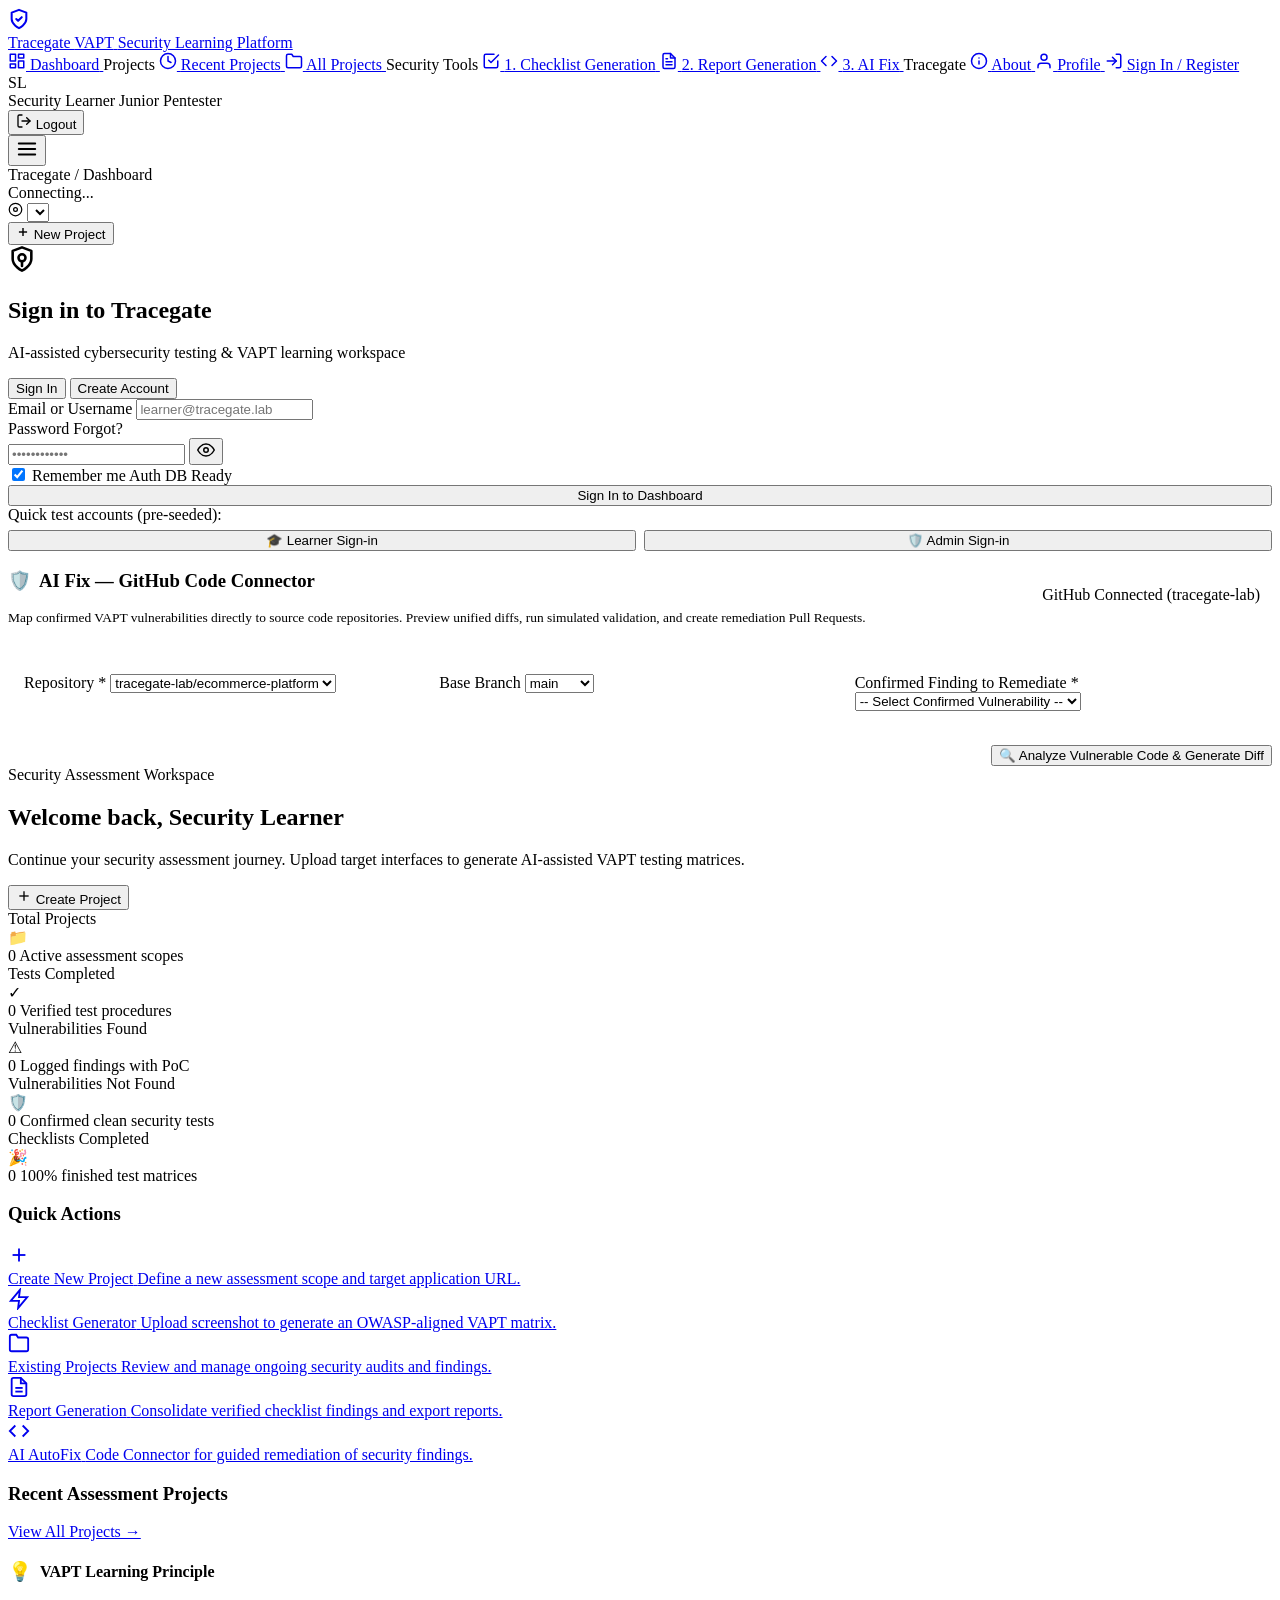
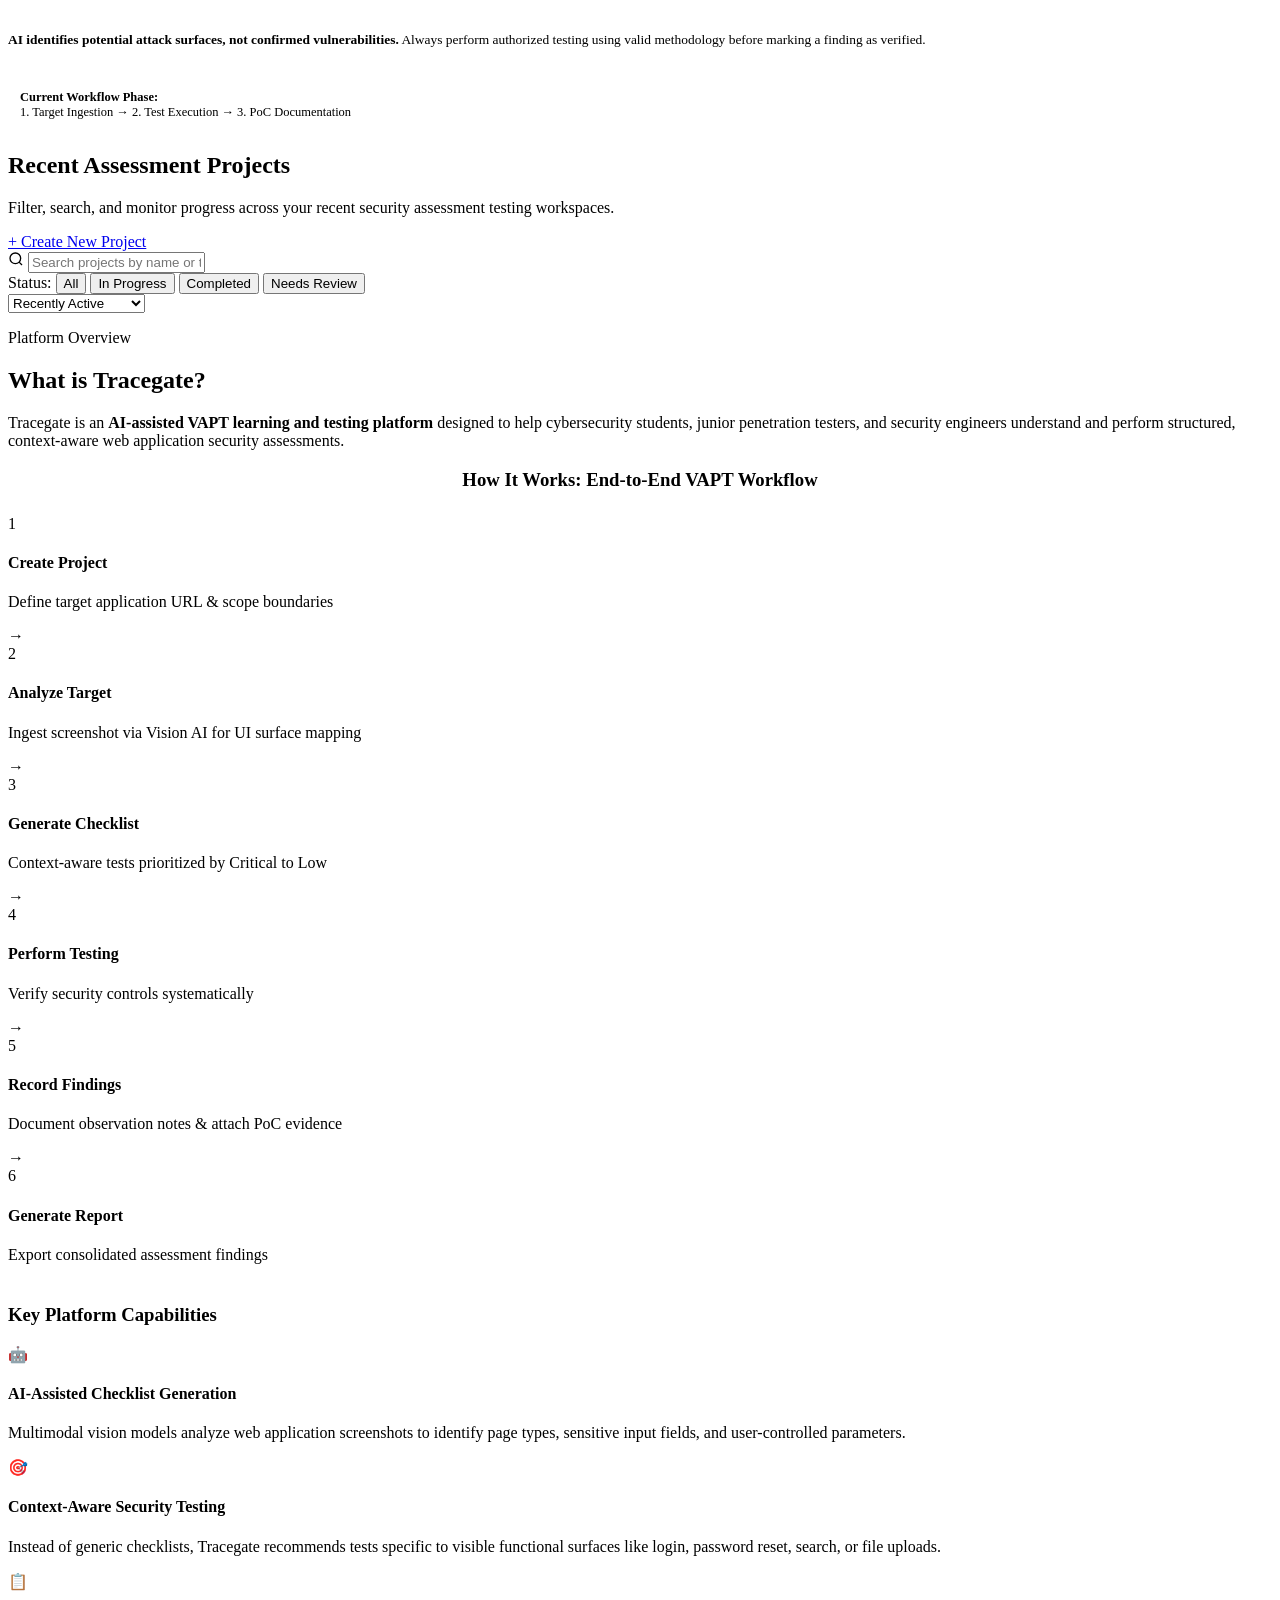
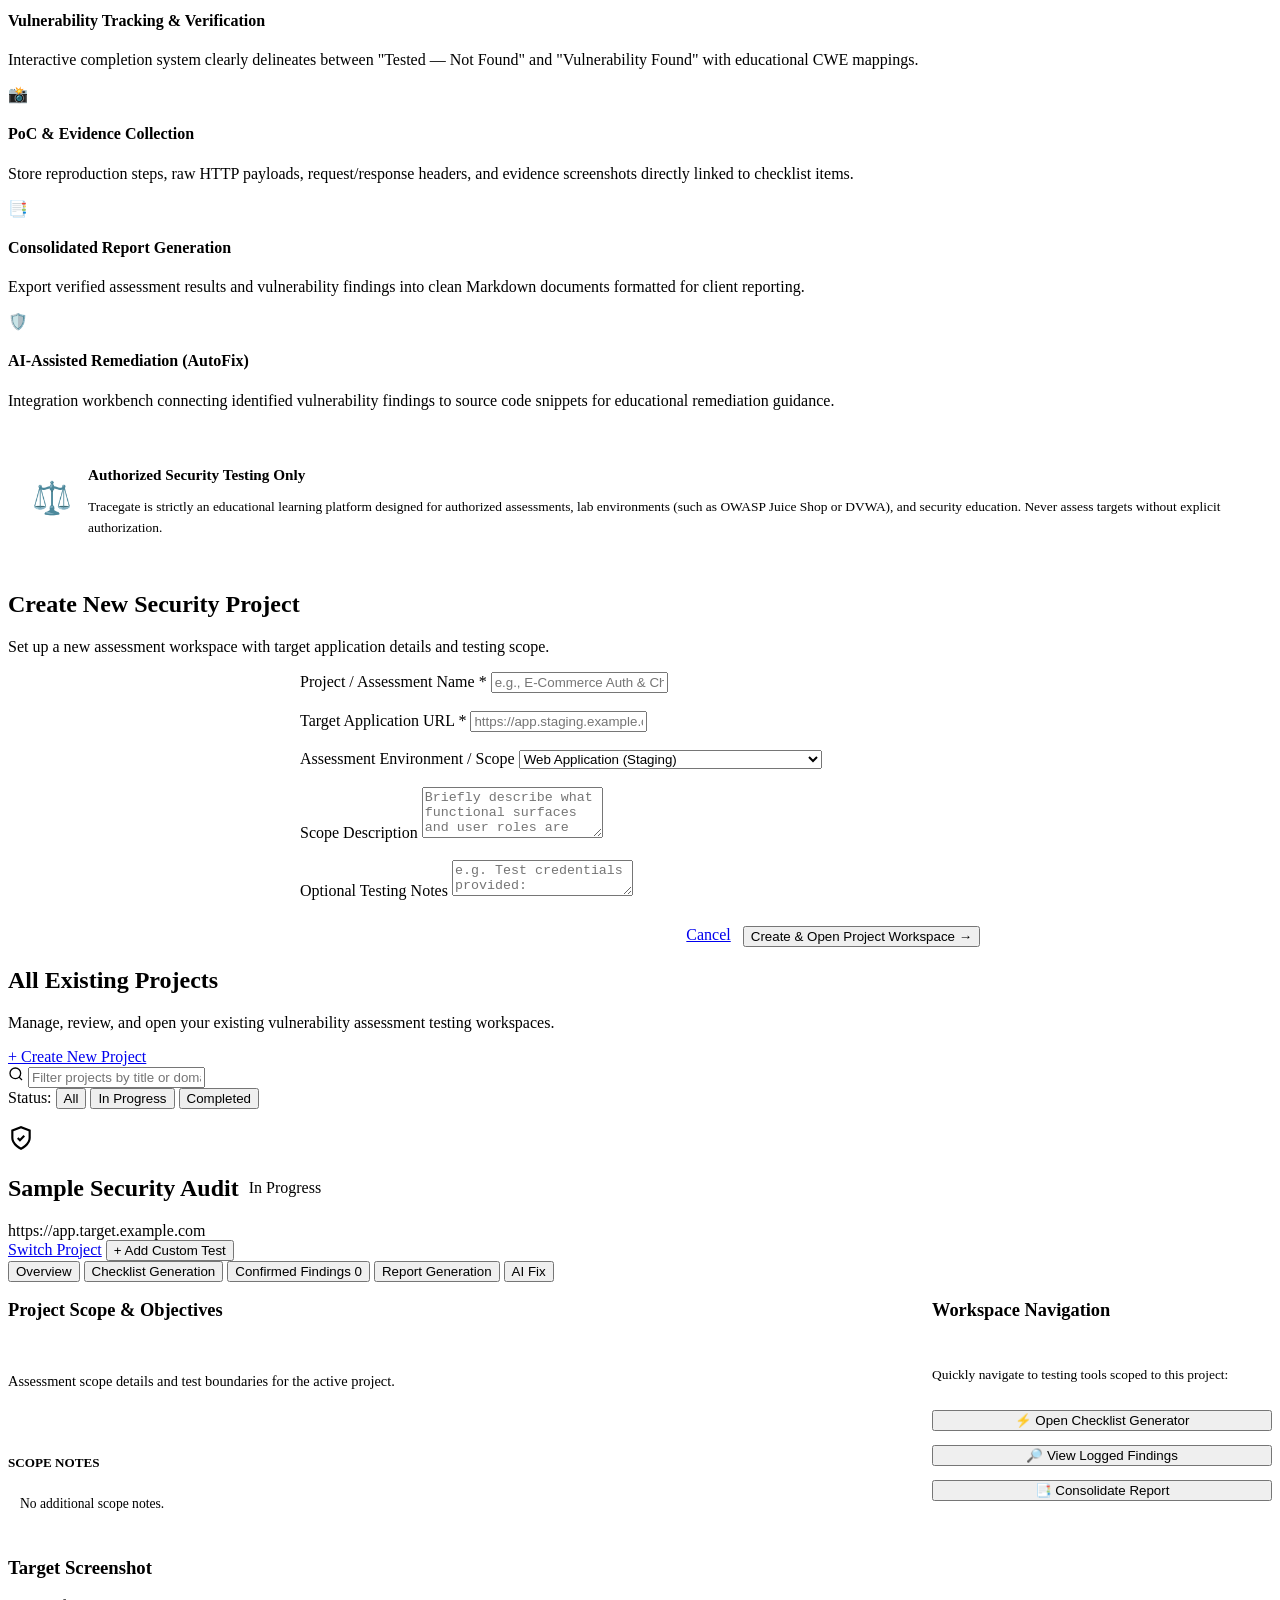
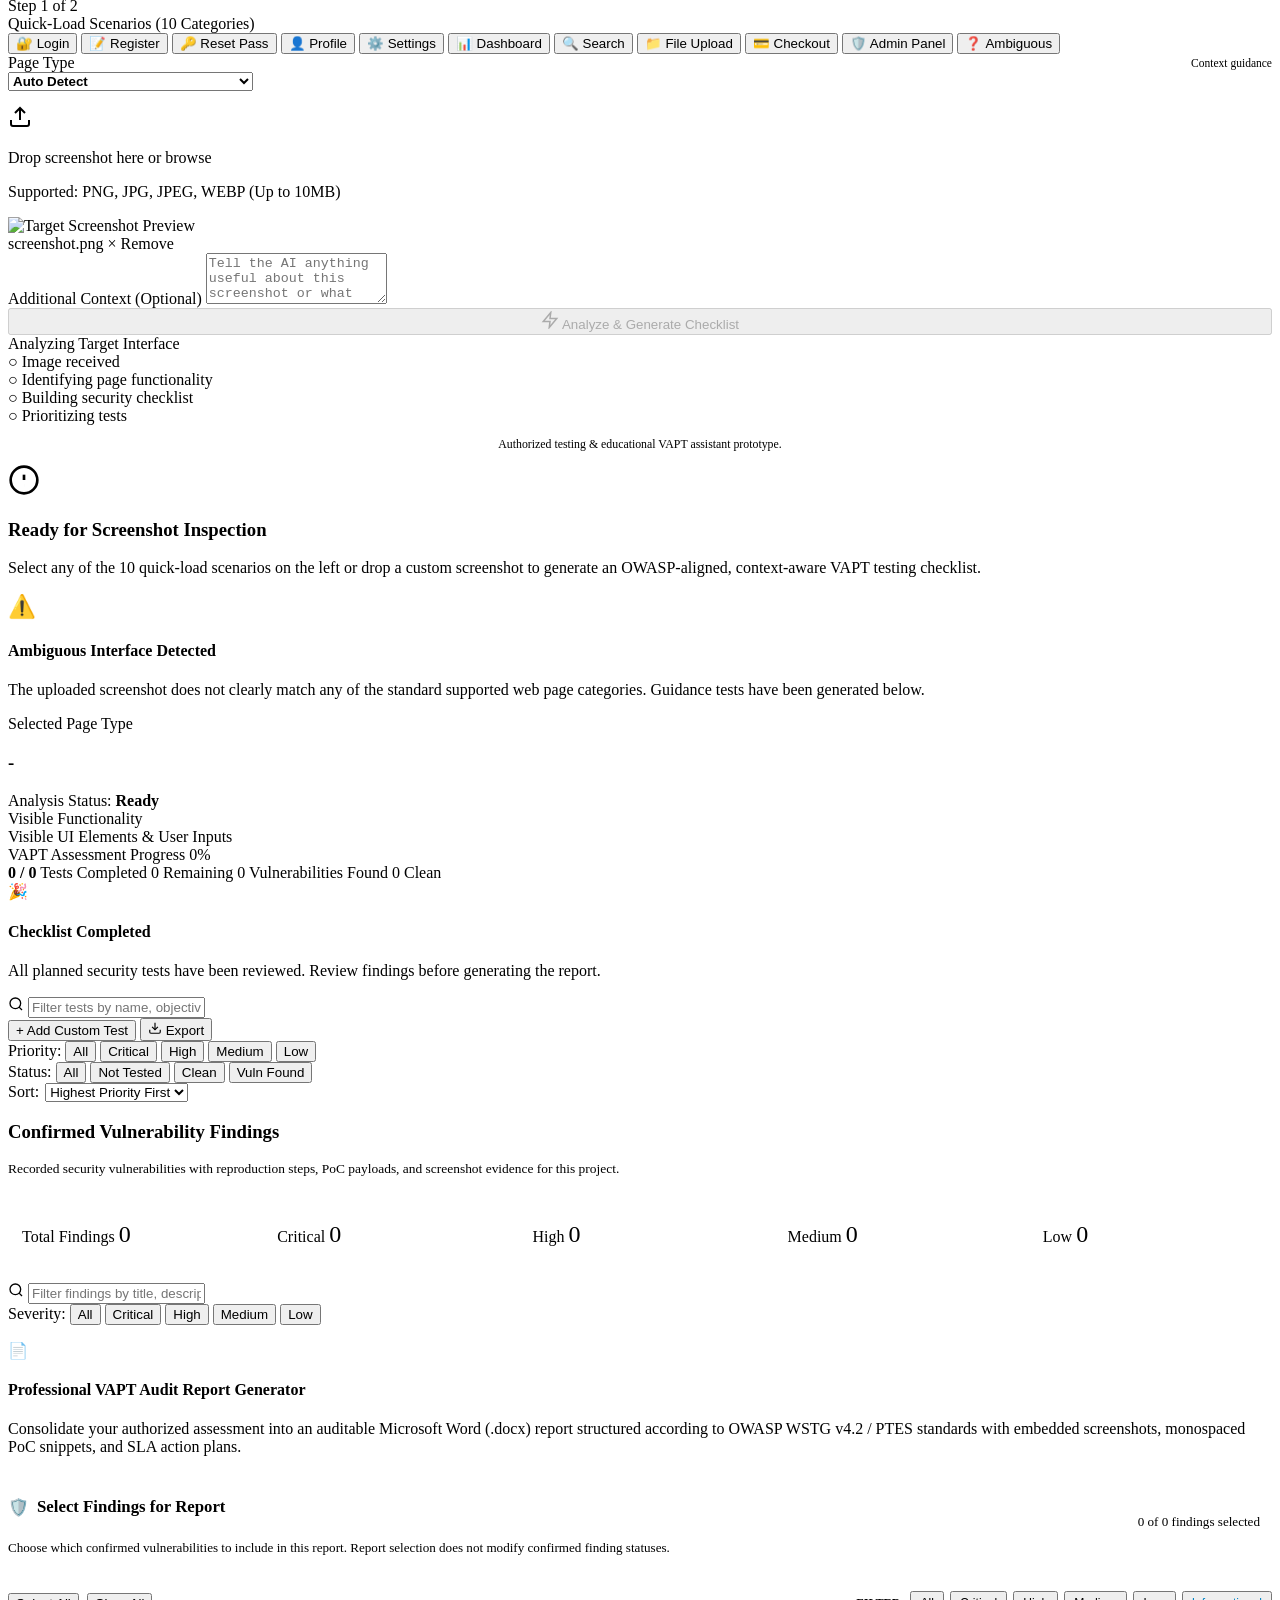
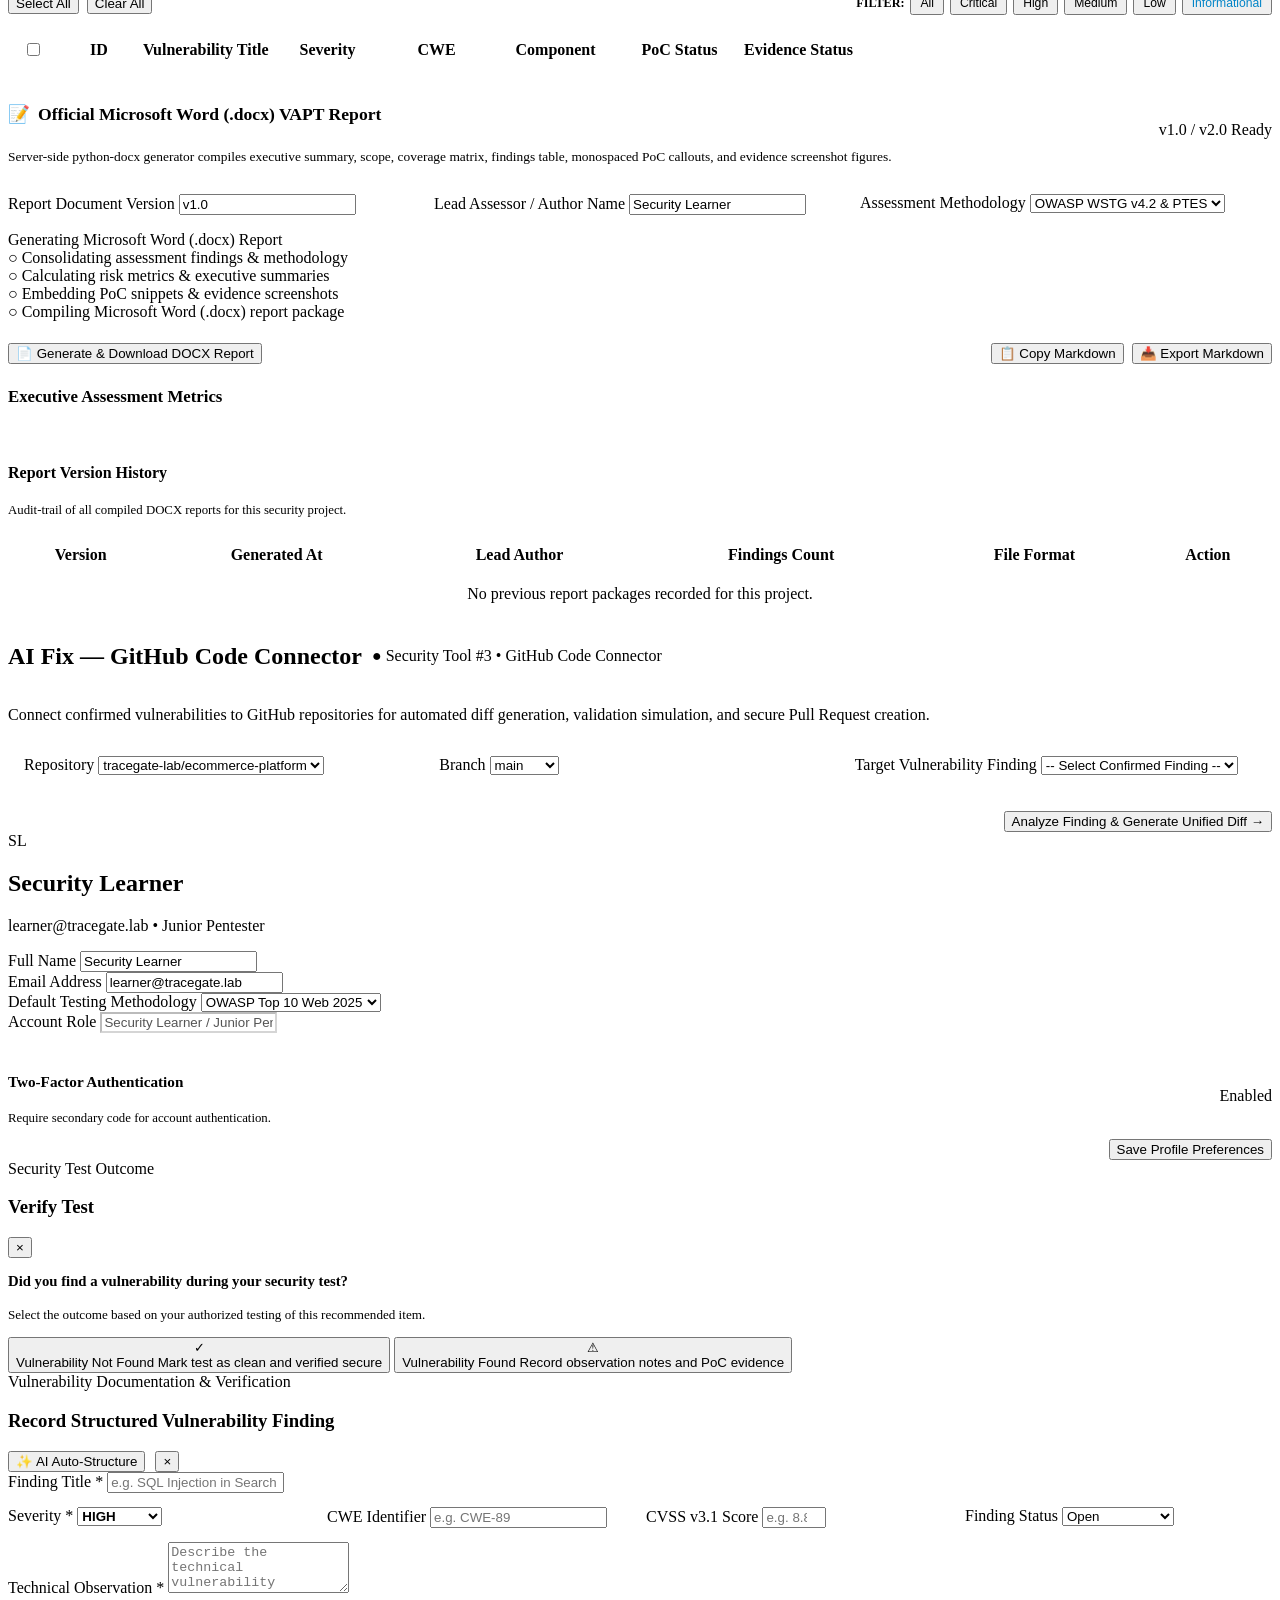
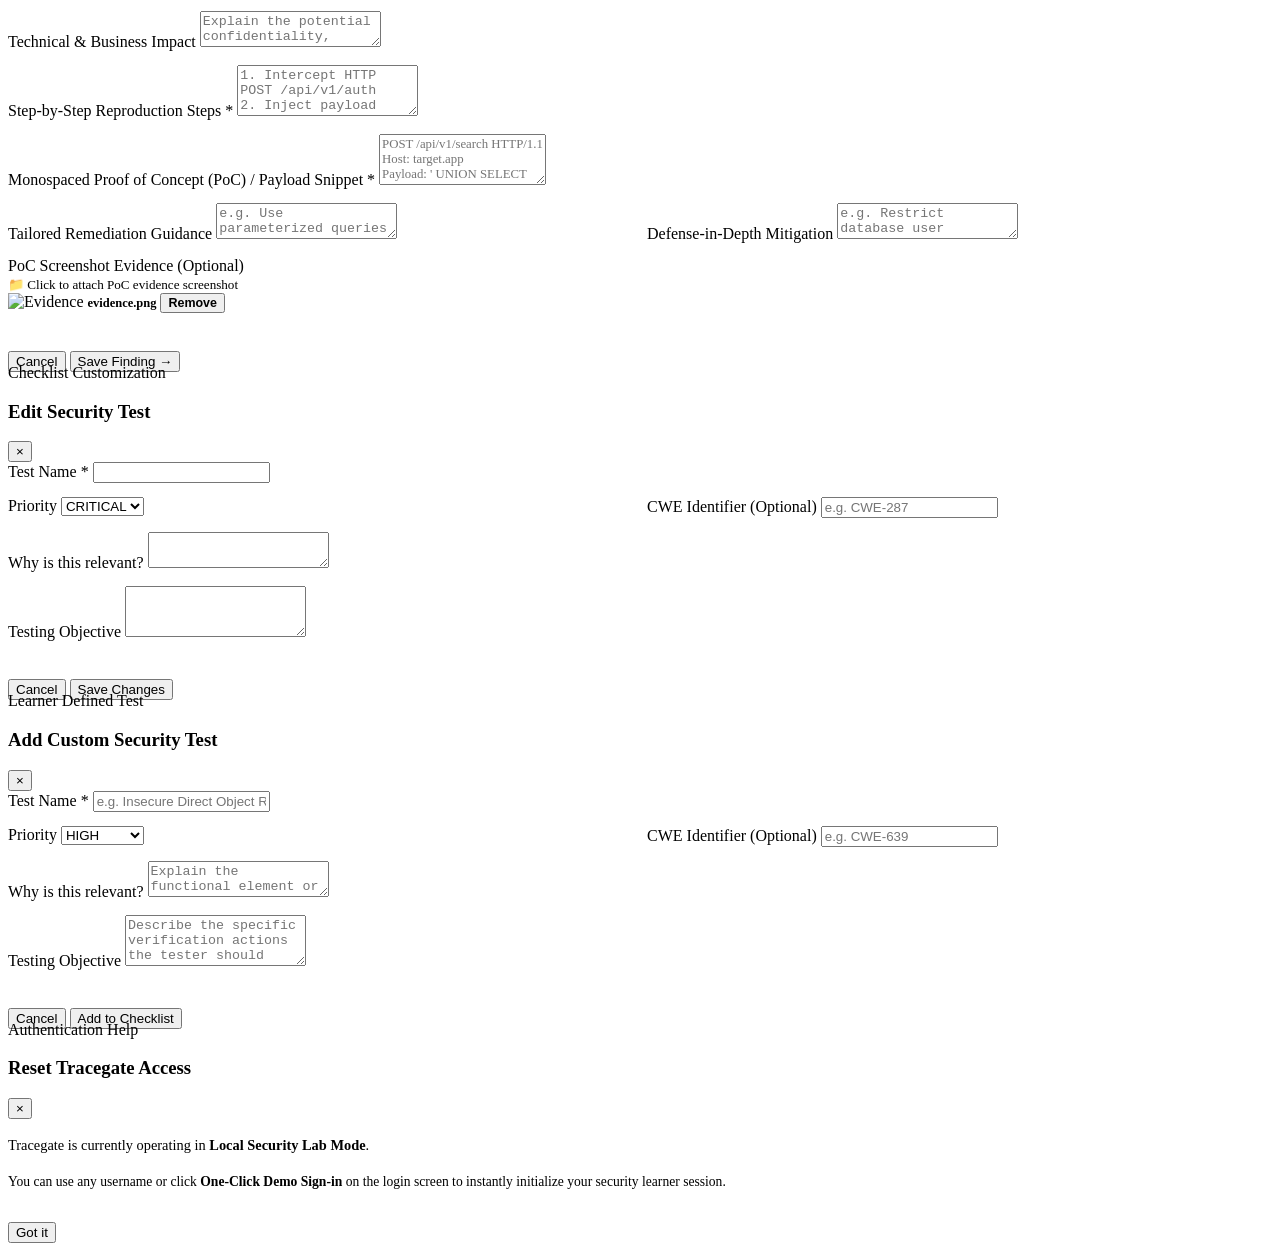
==== tracegate/frontend/index.html @ 669e4086 "Add files via upload" ====
<!DOCTYPE html>
<html lang="en">
<head>
    <meta charset="UTF-8">
    <meta name="viewport" content="width=device-width, initial-scale=1.0">
    <title>Tracegate — Premium Cybersecurity Learning & VAPT Platform</title>
    <meta name="description" content="Tracegate is an AI-assisted VAPT learning platform designed to help cybersecurity learners understand and perform structured security testing.">
    <link rel="preconnect" href="https://fonts.googleapis.com">
    <link rel="preconnect" href="https://fonts.gstatic.com" crossorigin>
    <link href="https://fonts.googleapis.com/css2?family=Fira+Code:wght@400;500;600&family=Plus+Jakarta+Sans:wght@400;500;600;700;800&display=swap" rel="stylesheet">
    <link rel="stylesheet" href="/static/css/style.css">
</head>
<body>
    <div class="app-wrapper">
        <!-- ================= SIDEBAR NAVIGATION ================= -->
        <aside class="sidebar" id="sidebar">
            <div class="sidebar-header">
                <a href="#dashboard" class="brand-link" id="brandLink">
                    <div class="brand-logo-icon">
                        <svg width="22" height="22" viewBox="0 0 24 24" fill="none" stroke="currentColor" stroke-width="2.2" stroke-linecap="round" stroke-linejoin="round">
                            <path d="M12 22s8-4 8-10V5l-8-3-8 3v7c0 6 8 10 8 10z"/>
                            <path d="M9 12l2 2 4-4"/>
                        </svg>
                    </div>
                    <div class="brand-meta">
                        <span class="brand-name">Tracegate <span class="brand-badge">VAPT</span></span>
                        <span class="brand-tagline">Security Learning Platform</span>
                    </div>
                </a>
            </div>

            <nav class="sidebar-nav">
                <!-- 1. Dashboard -->
                <a href="#dashboard" class="nav-item active" data-route="dashboard" title="Dashboard">
                    <span class="nav-icon">
                        <svg width="18" height="18" viewBox="0 0 24 24" fill="none" stroke="currentColor" stroke-width="2" stroke-linecap="round" stroke-linejoin="round">
                            <rect x="3" y="3" width="7" height="9"/>
                            <rect x="14" y="3" width="7" height="5"/>
                            <rect x="14" y="12" width="7" height="9"/>
                            <rect x="3" y="16" width="7" height="5"/>
                        </svg>
                    </span>
                    <span class="nav-label">Dashboard</span>
                </a>

                <!-- 2. Projects Section -->
                <span class="nav-section-title">Projects</span>
                <a href="#recent-projects" class="nav-item" data-route="recent-projects" title="Recent Projects">
                    <span class="nav-icon">
                        <svg width="18" height="18" viewBox="0 0 24 24" fill="none" stroke="currentColor" stroke-width="2" stroke-linecap="round" stroke-linejoin="round">
                            <circle cx="12" cy="12" r="10"/>
                            <polyline points="12 6 12 12 16 14"/>
                        </svg>
                    </span>
                    <span class="nav-label">Recent Projects</span>
                </a>
                <a href="#existing-projects" class="nav-item" data-route="existing-projects" title="All Projects">
                    <span class="nav-icon">
                        <svg width="18" height="18" viewBox="0 0 24 24" fill="none" stroke="currentColor" stroke-width="2" stroke-linecap="round" stroke-linejoin="round">
                            <path d="M22 19a2 2 0 0 1-2 2H4a2 2 0 0 1-2-2V5a2 2 0 0 1 2-2h5l2 3h9a2 2 0 0 1 2 2z"/>
                        </svg>
                    </span>
                    <span class="nav-label">All Projects</span>
                </a>

                <!-- 3. Security Tools (Strict Order: 1. Checklist Generation, 2. Report Generation, 3. AI Fix) -->
                <span class="nav-section-title">Security Tools</span>
                <a href="#tool-checklist" class="nav-item" data-route="tool-checklist" title="1. Checklist Generation">
                    <span class="nav-icon">
                        <svg width="18" height="18" viewBox="0 0 24 24" fill="none" stroke="currentColor" stroke-width="2" stroke-linecap="round" stroke-linejoin="round">
                            <polyline points="9 11 12 14 22 4"/>
                            <path d="M21 12v7a2 2 0 0 1-2 2H5a2 2 0 0 1-2-2V5a2 2 0 0 1 2-2h11"/>
                        </svg>
                    </span>
                    <span class="nav-label">1. Checklist Generation</span>
                </a>
                <a href="#tool-reports" class="nav-item" data-route="tool-reports" title="2. Report Generation">
                    <span class="nav-icon">
                        <svg width="18" height="18" viewBox="0 0 24 24" fill="none" stroke="currentColor" stroke-width="2" stroke-linecap="round" stroke-linejoin="round">
                            <path d="M14 2H6a2 2 0 0 0-2 2v16a2 2 0 0 0 2 2h12a2 2 0 0 0 2-2V8z"/>
                            <polyline points="14 2 14 8 20 8"/>
                            <line x1="16" y1="13" x2="8" y2="13"/>
                            <line x1="16" y1="17" x2="8" y2="17"/>
                            <polyline points="10 9 9 9 8 9"/>
                        </svg>
                    </span>
                    <span class="nav-label">2. Report Generation</span>
                </a>
                <a href="#autofix" class="nav-item" data-route="autofix" title="3. AI Fix (GitHub Connector)">
                    <span class="nav-icon">
                        <svg width="18" height="18" viewBox="0 0 24 24" fill="none" stroke="currentColor" stroke-width="2" stroke-linecap="round" stroke-linejoin="round">
                            <polyline points="16 18 22 12 16 6"/>
                            <polyline points="8 6 2 12 8 18"/>
                        </svg>
                    </span>
                    <span class="nav-label">3. AI Fix</span>
                </a>

                <!-- 4. Platform & User -->
                <span class="nav-section-title">Tracegate</span>
                <a href="#about" class="nav-item" data-route="about" title="About Tracegate">
                    <span class="nav-icon">
                        <svg width="18" height="18" viewBox="0 0 24 24" fill="none" stroke="currentColor" stroke-width="2" stroke-linecap="round" stroke-linejoin="round">
                            <circle cx="12" cy="12" r="10"/>
                            <line x1="12" y1="16" x2="12" y2="12"/>
                            <line x1="12" y1="8" x2="12.01" y2="8"/>
                        </svg>
                    </span>
                    <span class="nav-label">About</span>
                </a>
                <a href="#profile" class="nav-item" data-route="profile" title="Profile">
                    <span class="nav-icon">
                        <svg width="18" height="18" viewBox="0 0 24 24" fill="none" stroke="currentColor" stroke-width="2" stroke-linecap="round" stroke-linejoin="round">
                            <path d="M20 21v-2a4 4 0 0 0-4-4H8a4 4 0 0 0-4 4v2"/>
                            <circle cx="12" cy="7" r="4"/>
                        </svg>
                    </span>
                    <span class="nav-label">Profile</span>
                </a>
                <a href="#login" class="nav-item" id="navItemLogin" data-route="login" title="Sign In / Register">
                    <span class="nav-icon">
                        <svg width="18" height="18" viewBox="0 0 24 24" fill="none" stroke="currentColor" stroke-width="2" stroke-linecap="round" stroke-linejoin="round">
                            <path d="M15 3h4a2 2 0 0 1 2 2v14a2 2 0 0 1-2 2h-4"/>
                            <polyline points="10 17 15 12 10 7"/>
                            <line x1="15" y1="12" x2="3" y2="12"/>
                        </svg>
                    </span>
                    <span class="nav-label">Sign In / Register</span>
                </a>
            </nav>

            <div class="sidebar-footer">
                <div class="user-profile-widget" id="sidebarUserProfile" title="Logged in user profile">
                    <div class="user-avatar" id="sidebarUserAvatar">SL</div>
                    <div class="user-info">
                        <span class="user-name" id="sidebarUserName">Security Learner</span>
                        <span class="user-role" id="sidebarUserRole">Junior Pentester</span>
                    </div>
                </div>
                <button type="button" class="btn-sidebar-logout" id="btnLogout" title="Log out of session">
                    <svg width="16" height="16" viewBox="0 0 24 24" fill="none" stroke="currentColor" stroke-width="2" stroke-linecap="round" stroke-linejoin="round">
                        <path d="M9 21H5a2 2 0 0 1-2-2V5a2 2 0 0 1 2-2h4"/>
                        <polyline points="16 17 21 12 16 7"/>
                        <line x1="21" y1="12" x2="9" y2="12"/>
                    </svg>
                    <span class="nav-label">Logout</span>
                </button>
            </div>
        </aside>

        <!-- ================= MAIN LAYOUT WRAPPER ================= -->
        <div class="main-wrapper">
            <!-- Top App Bar -->
            <header class="topbar">
                <div class="topbar-left">
                    <button type="button" class="btn-mobile-toggle" id="btnMobileToggle" aria-label="Toggle Sidebar Navigation">
                        <svg width="22" height="22" viewBox="0 0 24 24" fill="none" stroke="currentColor" stroke-width="2" stroke-linecap="round" stroke-linejoin="round">
                            <line x1="3" y1="12" x2="21" y2="12"/>
                            <line x1="3" y1="6" x2="21" y2="6"/>
                            <line x1="3" y1="18" x2="21" y2="18"/>
                        </svg>
                    </button>
                    <div class="breadcrumbs" id="topbarBreadcrumbs">
                        <span>Tracegate</span>
                        <span>/</span>
                        <span class="crumb-current" id="crumbCurrentPage">Dashboard</span>
                    </div>
                </div>

                <div class="topbar-right">
                    <!-- Engine Status Indicator Pill -->
                    <div class="engine-status-pill" id="engineStatusPill" title="Backend Vision AI Status">
                        <span class="status-indicator-dot online-sim" id="engineStatusDot"></span>
                        <span id="engineStatusText">Connecting...</span>
                    </div>

                    <!-- Global Active Project Selector -->
                    <div class="topbar-project-select" id="topbarProjectSelectWrapper" title="Active Project Workspace">
                        <svg width="15" height="15" viewBox="0 0 24 24" fill="none" stroke="currentColor" stroke-width="2" stroke-linecap="round" stroke-linejoin="round">
                            <circle cx="12" cy="12" r="10"/>
                            <circle cx="12" cy="12" r="3"/>
                        </svg>
                        <select id="globalProjectSelect" aria-label="Active Security Assessment Project">
                            <!-- Populated dynamically by JS -->
                        </select>
                    </div>

                    <button type="button" class="btn btn-sm btn-outline-primary" id="btnTopNavNewProject">
                        <svg width="14" height="14" viewBox="0 0 24 24" fill="none" stroke="currentColor" stroke-width="2.5">
                            <line x1="12" y1="5" x2="12" y2="19"/>
                            <line x1="5" y1="12" x2="19" y2="12"/>
                        </svg>
                        <span>New Project</span>
                    </button>
                </div>
            </header>

            <!-- Page Views Container -->
            <main class="page-container">
                <!-- ================= 1. LOGIN VIEW ================= -->
                <section class="view-section" id="view-login">
                    <div class="login-view-wrapper">
                        <div class="login-card">
                            <div class="login-brand-header">
                                <div class="login-logo-circle">
                                    <svg width="28" height="28" viewBox="0 0 24 24" fill="none" stroke="currentColor" stroke-width="2.2" stroke-linecap="round" stroke-linejoin="round">
                                        <path d="M12 22s8-4 8-10V5l-8-3-8 3v7c0 6 8 10 8 10z"/>
                                        <circle cx="12" cy="11" r="3"/>
                                        <path d="M12 14v4"/>
                                    </svg>
                                </div>
                                <h2 class="login-title" id="authHeaderTitle">Sign in to Tracegate</h2>
                                <p class="login-subtitle">AI-assisted cybersecurity testing & VAPT learning workspace</p>
                            </div>

                            <!-- Auth Mode Switcher Tabs -->
                            <div class="auth-tabs-row">
                                <button type="button" class="auth-tab-btn active" id="tabAuthSignIn">Sign In</button>
                                <button type="button" class="auth-tab-btn" id="tabAuthSignUp">Create Account</button>
                            </div>

                            <!-- Backend Error / Notice Alert Box -->
                            <div class="auth-alert-box" id="authAlertBox" style="display: none;">
                                <span class="auth-alert-icon">⚠️</span>
                                <span class="auth-alert-message" id="authAlertMessage">Invalid credentials.</span>
                            </div>

                            <!-- Form 1: Sign In Form -->
                            <form id="loginForm" class="login-form" onsubmit="return false;">
                                <div class="form-group">
                                    <label for="loginEmailInput" class="form-label">Email or Username</label>
                                    <input type="text" id="loginEmailInput" class="form-input" placeholder="learner@tracegate.lab" required autocomplete="username" />
                                </div>

                                <div class="form-group">
                                    <div class="form-label">
                                        <span>Password</span>
                                        <span class="forgot-link" id="linkForgotPassword">Forgot?</span>
                                    </div>
                                    <div class="form-input-wrap">
                                        <input type="password" id="loginPasswordInput" class="form-input form-input-with-action" placeholder="••••••••••••" required autocomplete="current-password" />
                                        <button type="button" class="input-action-btn" id="btnTogglePassword" aria-label="Toggle password visibility">
                                            <svg width="18" height="18" viewBox="0 0 24 24" fill="none" stroke="currentColor" stroke-width="2" stroke-linecap="round" stroke-linejoin="round">
                                                <path d="M1 12s4-8 11-8 11 8 11 8-4 8-11 8-11-8-11-8z"/>
                                                <circle cx="12" cy="12" r="3"/>
                                            </svg>
                                        </button>
                                    </div>
                                </div>

                                <div class="form-options-row">
                                    <label class="checkbox-label">
                                        <input type="checkbox" id="chkRememberMe" class="checkbox-custom" checked />
                                        <span>Remember me</span>
                                    </label>
                                    <span class="badge badge-completed">Auth DB Ready</span>
                                </div>

                                <button type="button" class="btn btn-primary btn-lg" id="btnLoginSubmit" style="width: 100%;">
                                    <span id="loginBtnText">Sign In to Dashboard</span>
                                </button>

                                <div class="login-demo-bar">
                                    <span class="login-demo-hint">Quick test accounts (pre-seeded):</span>
                                    <div style="display: flex; gap: 8px; width: 100%; margin-top: 6px;">
                                        <button type="button" class="btn-demo-quickfill" id="btnDemoQuickLogin" style="flex: 1;">
                                            🎓 Learner Sign-in
                                        </button>
                                        <button type="button" class="btn-demo-quickfill" id="btnDemoQuickAdmin" style="flex: 1;">
                                            🛡️ Admin Sign-in
                                        </button>
                                    </div>
                                </div>
                            </form>

                            <!-- Form 2: Sign Up / Registration Form -->
                            <form id="signupForm" class="login-form" onsubmit="return false;" style="display: none;">
                                <div class="form-group">
                                    <label for="signupFullNameInput" class="form-label">Full Name *</label>
                                    <input type="text" id="signupFullNameInput" class="form-input" placeholder="e.g. Alex Mercer" required />
                                </div>

                                <div class="form-group">
                                    <label for="signupEmailInput" class="form-label">Email Address *</label>
                                    <input type="email" id="signupEmailInput" class="form-input" placeholder="alex@securitylab.test" required autocomplete="email" />
                                </div>

                                <div class="form-group">
                                    <label for="signupUsernameInput" class="form-label">Username *</label>
                                    <input type="text" id="signupUsernameInput" class="form-input" placeholder="alex_sec" required autocomplete="username" />
                                </div>

                                <div class="form-group">
                                    <label for="signupPasswordInput" class="form-label">Password * (Min 8 chars)</label>
                                    <input type="password" id="signupPasswordInput" class="form-input" placeholder="••••••••••••" required autocomplete="new-password" />
                                </div>

                                <div class="form-group">
                                    <label for="signupRoleSelect" class="form-label">Learner Experience / Role</label>
                                    <select id="signupRoleSelect" class="form-input">
                                        <option value="Junior Pentester / Security Learner">Junior Pentester / Security Learner</option>
                                        <option value="Cybersecurity Student">Cybersecurity Student</option>
                                        <option value="AppSec Engineer">AppSec Engineer</option>
                                        <option value="Senior Pentester">Senior Pentester / Lead Assessor</option>
                                    </select>
                                </div>

                                <button type="button" class="btn btn-primary btn-lg" id="btnSignupSubmit" style="width: 100%;">
                                    <span id="signupBtnText">Create Account & Sign In</span>
                                </button>
                            </form>
                        </div>
                    </div>
                    <!-- ================= TAB PANE 5: AI FIX (GITHUB CODE CONNECTOR) ================= -->
                    <div class="ws-tab-pane" id="pane-ws-autofix">
                        <div class="card">
                            <div class="card-body" style="display: flex; flex-direction: column; gap: 18px;">
                                <div class="section-title-row" style="display: flex; justify-content: space-between; align-items: center; flex-wrap: wrap; gap: 12px;">
                                    <div>
                                        <h3 class="section-title" style="display: flex; align-items: center; gap: 8px;">
                                            <span>🛡️</span> AI Fix — GitHub Code Connector
                                        </h3>
                                        <p style="font-size: 0.84rem; color: var(--text-muted);">
                                            Map confirmed VAPT vulnerabilities directly to source code repositories. Preview unified diffs, run simulated validation, and create remediation Pull Requests.
                                        </p>
                                    </div>
                                    <div id="githubConnectionPill" class="badge badge-in-progress" style="display: flex; align-items: center; gap: 6px; padding: 6px 12px;">
                                        <span class="status-indicator-dot online-sim"></span>
                                        <span id="githubStatusLabel">GitHub Connected (tracegate-lab)</span>
                                    </div>
                                </div>

                                <!-- Repository & Branch & Finding Controls -->
                                <div style="display: grid; grid-template-columns: repeat(auto-fit, minmax(220px, 1fr)); gap: 14px; background: var(--bg-subtle); padding: 16px; border-radius: var(--radius-md);">
                                    <div class="form-group">
                                        <label for="wsAutofixRepoSelect" class="form-label">Repository *</label>
                                        <select id="wsAutofixRepoSelect" class="form-input">
                                            <option value="tracegate-lab/ecommerce-platform">tracegate-lab/ecommerce-platform</option>
                                            <option value="tracegate-lab/identity-auth-service">tracegate-lab/identity-auth-service</option>
                                            <option value="tracegate-lab/patient-portal-api">tracegate-lab/patient-portal-api</option>
                                        </select>
                                    </div>
                                    <div class="form-group">
                                        <label for="wsAutofixBranchSelect" class="form-label">Base Branch</label>
                                        <select id="wsAutofixBranchSelect" class="form-input">
                                            <option value="main" selected>main</option>
                                            <option value="develop">develop</option>
                                            <option value="staging">staging</option>
                                        </select>
                                    </div>
                                    <div class="form-group">
                                        <label for="wsAutofixFindingSelect" class="form-label">Confirmed Finding to Remediate *</label>
                                        <select id="wsAutofixFindingSelect" class="form-input">
                                            <option value="">-- Select Confirmed Vulnerability --</option>
                                        </select>
                                    </div>
                                </div>

                                <div style="display: flex; justify-content: flex-end;">
                                    <button type="button" class="btn btn-primary" id="btnWsAnalyzeCodeFix">
                                        🔍 Analyze Vulnerable Code & Generate Diff
                                    </button>
                                </div>

                                <!-- Code Diff & Proposed Patch View -->
                                <div id="wsDiffViewerWrapper" style="display: none; flex-direction: column; gap: 14px;">
                                    <div style="background: #0f172a; border-radius: var(--radius-md); overflow: hidden; border: 1px solid #334155;">
                                        <div style="background: #1e293b; padding: 10px 16px; display: flex; justify-content: space-between; align-items: center; border-bottom: 1px solid #334155;">
                                            <span style="font-family: var(--font-mono); font-size: 0.85rem; color: #38bdf8;" id="wsDiffFilePath">server/controllers/userController.js</span>
                                            <span class="badge badge-warning" id="wsDiffVulnBadge">VULN-001 Remediation</span>
                                        </div>
                                        <div id="wsDiffContainer" style="padding: 14px; font-family: var(--font-mono); font-size: 0.82rem; line-height: 1.6; max-height: 360px; overflow-y: auto; color: #f8fafc; white-space: pre-wrap;">
                                            <!-- Injected diff lines -->
                                        </div>
                                    </div>

                                    <!-- Explanation & Safety Notice -->
                                    <div style="background: var(--bg-surface); border: 1px solid var(--border-subtle); padding: 14px 18px; border-radius: var(--radius-md); display: flex; flex-direction: column; gap: 6px;">
                                        <h5 style="font-size: 0.9rem; font-weight: 700; color: var(--primary-700);">Patch Rationale</h5>
                                        <p id="wsDiffExplanation" style="font-size: 0.84rem; color: var(--text-secondary); margin: 0;"></p>
                                        <span id="wsDiffSafetyNotes" style="font-size: 0.78rem; color: var(--text-muted); font-style: italic;"></span>
                                    </div>

                                    <!-- Decision Actions: Reject or Apply Fix -->
                                    <div style="display: flex; justify-content: flex-end; gap: 12px;">
                                        <button type="button" class="btn btn-secondary" id="btnWsRejectFix">
                                            ✕ Reject Fix
                                        </button>
                                        <button type="button" class="btn btn-primary" id="btnWsApplyFix">
                                            ✓ Apply Fix to Dedicated Branch
                                        </button>
                                    </div>
                                </div>

                                <!-- Post-Apply Status Card -->
                                <div id="wsFixAppliedCard" style="display: none; background: #ecfdf5; border: 1px solid #a7f3d0; border-radius: var(--radius-md); padding: 18px; flex-direction: column; gap: 12px;">
                                    <div style="display: flex; align-items: center; justify-content: space-between; flex-wrap: wrap; gap: 10px;">
                                        <div style="display: flex; align-items: center; gap: 10px;">
                                            <span style="font-size: 1.5rem;">🎉</span>
                                            <div>
                                                <h4 style="margin: 0; color: #065f46; font-size: 1rem; font-weight: 700;">Security Fix Successfully Applied</h4>
                                                <p style="margin: 2px 0 0; color: #047857; font-size: 0.82rem;">Dedicated branch created: <strong id="wsFixBranchName" style="font-family: var(--font-mono);">tracegate/fix/VULN-001</strong> | Commit SHA: <strong id="wsFixCommitSha" style="font-family: var(--font-mono);">a1b2c3d</strong></p>
                                            </div>
                                        </div>
                                        <button type="button" class="btn btn-primary btn-sm" id="btnWsCreatePR">
                                            🚀 Create GitHub Pull Request
                                        </button>
                                    </div>

                                    <div style="background: #ffffff; border: 1px solid #d1fae5; border-radius: var(--radius-sm); padding: 12px;">
                                        <span style="font-size: 0.78rem; font-weight: 700; color: #065f46; text-transform: uppercase; letter-spacing: 0.05em;">Automated Validation Pipeline:</span>
                                        <ul id="wsValidationList" style="margin: 6px 0 0 16px; font-size: 0.82rem; color: #047857; line-height: 1.6;">
                                            <li>1. Static AST Syntax & Lint Check: <strong>PASSED</strong></li>
                                            <li>2. Regression Test Suite: <strong>PASSED</strong></li>
                                            <li>3. Security Boundary Verification: <strong>VERIFIED</strong></li>
                                        </ul>
                                    </div>

                                    <div id="wsPRResultRow" style="display: none; align-items: center; justify-content: space-between; background: #f0fdf4; border: 1px solid #86efac; padding: 10px 14px; border-radius: var(--radius-sm);">
                                        <span style="font-size: 0.85rem; color: #166534;">Pull Request opened successfully!</span>
                                        <a href="#" target="_blank" id="wsPRLink" class="btn btn-outline-primary btn-sm">View PR on GitHub &rarr;</a>
                                    </div>
                                </div>
                            </div>
                        </div>
                    </div>
                </section>

                <!-- ================= 2. DASHBOARD VIEW ================= -->
                <section class="view-section active" id="view-dashboard">
                    <!-- Welcome Banner -->
                    <div class="dashboard-welcome-banner">
                        <div class="welcome-text-group">
                            <span class="welcome-eyebrow">Security Assessment Workspace</span>
                            <h2 class="welcome-heading">Welcome back, <span id="dashGreetingName">Security Learner</span></h2>
                            <p class="welcome-sub">Continue your security assessment journey. Upload target interfaces to generate AI-assisted VAPT testing matrices.</p>
                        </div>
                        <div class="view-header-actions">
                            <button type="button" class="btn btn-primary" id="btnDashQuickNewProject">
                                <svg width="16" height="16" viewBox="0 0 24 24" fill="none" stroke="currentColor" stroke-width="2">
                                    <line x1="12" y1="5" x2="12" y2="19"/>
                                    <line x1="5" y1="12" x2="19" y2="12"/>
                                </svg>
                                <span>Create Project</span>
                            </button>
                        </div>
                    </div>

                    <!-- 5 Statistics Cards -->
                    <div class="dashboard-stats-grid">
                        <div class="stat-card">
                            <div class="stat-header">
                                <span class="stat-label">Total Projects</span>
                                <div class="stat-icon-wrap stat-icon-blue">📁</div>
                            </div>
                            <span class="stat-value" id="statTotalProjects">0</span>
                            <span class="stat-footer-text">Active assessment scopes</span>
                        </div>

                        <div class="stat-card">
                            <div class="stat-header">
                                <span class="stat-label">Tests Completed</span>
                                <div class="stat-icon-wrap stat-icon-emerald">✓</div>
                            </div>
                            <span class="stat-value" id="statTestsCompleted">0</span>
                            <span class="stat-footer-text">Verified test procedures</span>
                        </div>

                        <div class="stat-card">
                            <div class="stat-header">
                                <span class="stat-label">Vulnerabilities Found</span>
                                <div class="stat-icon-wrap stat-icon-rose">⚠</div>
                            </div>
                            <span class="stat-value" id="statVulnsFound">0</span>
                            <span class="stat-footer-text">Logged findings with PoC</span>
                        </div>

                        <div class="stat-card">
                            <div class="stat-header">
                                <span class="stat-label">Vulnerabilities Not Found</span>
                                <div class="stat-icon-wrap stat-icon-amber">🛡️</div>
                            </div>
                            <span class="stat-value" id="statVulnsNotFound">0</span>
                            <span class="stat-footer-text">Confirmed clean security tests</span>
                        </div>

                        <div class="stat-card">
                            <div class="stat-header">
                                <span class="stat-label">Checklists Completed</span>
                                <div class="stat-icon-wrap stat-icon-purple">🎉</div>
                            </div>
                            <span class="stat-value" id="statChecklistsCompleted">0</span>
                            <span class="stat-footer-text">100% finished test matrices</span>
                        </div>
                    </div>

                    <!-- Quick Actions Grid (5 Items) -->
                    <div class="section-title-row">
                        <h3 class="section-title">Quick Actions</h3>
                    </div>
                    <div class="quick-actions-grid">
                        <a href="#create-project" class="quick-action-card">
                            <div class="quick-action-icon">
                                <svg width="22" height="22" viewBox="0 0 24 24" fill="none" stroke="currentColor" stroke-width="2">
                                    <line x1="12" y1="5" x2="12" y2="19"/>
                                    <line x1="5" y1="12" x2="19" y2="12"/>
                                </svg>
                            </div>
                            <span class="quick-action-name">Create New Project</span>
                            <span class="quick-action-desc">Define a new assessment scope and target application URL.</span>
                        </a>

                        <a href="#checklist-generator" class="quick-action-card">
                            <div class="quick-action-icon">
                                <svg width="22" height="22" viewBox="0 0 24 24" fill="none" stroke="currentColor" stroke-width="2">
                                    <polygon points="13 2 3 14 12 14 11 22 21 10 12 10 13 2"/>
                                </svg>
                            </div>
                            <span class="quick-action-name">Checklist Generator</span>
                            <span class="quick-action-desc">Upload screenshot to generate an OWASP-aligned VAPT matrix.</span>
                        </a>

                        <a href="#existing-projects" class="quick-action-card">
                            <div class="quick-action-icon">
                                <svg width="22" height="22" viewBox="0 0 24 24" fill="none" stroke="currentColor" stroke-width="2">
                                    <path d="M22 19a2 2 0 0 1-2 2H4a2 2 0 0 1-2-2V5a2 2 0 0 1 2-2h5l2 3h9a2 2 0 0 1 2 2z"/>
                                </svg>
                            </div>
                            <span class="quick-action-name">Existing Projects</span>
                            <span class="quick-action-desc">Review and manage ongoing security audits and findings.</span>
                        </a>

                        <a href="#report-generation" class="quick-action-card">
                            <div class="quick-action-icon">
                                <svg width="22" height="22" viewBox="0 0 24 24" fill="none" stroke="currentColor" stroke-width="2">
                                    <path d="M14 2H6a2 2 0 0 0-2 2v16a2 2 0 0 0 2 2h12a2 2 0 0 0 2-2V8z"/>
                                    <polyline points="14 2 14 8 20 8"/>
                                    <line x1="16" y1="13" x2="8" y2="13"/>
                                    <line x1="16" y1="17" x2="8" y2="17"/>
                                </svg>
                            </div>
                            <span class="quick-action-name">Report Generation</span>
                            <span class="quick-action-desc">Consolidate verified checklist findings and export reports.</span>
                        </a>

                        <a href="#autofix" class="quick-action-card">
                            <div class="quick-action-icon">
                                <svg width="22" height="22" viewBox="0 0 24 24" fill="none" stroke="currentColor" stroke-width="2">
                                    <polyline points="16 18 22 12 16 6"/>
                                    <polyline points="8 6 2 12 8 18"/>
                                </svg>
                            </div>
                            <span class="quick-action-name">AI AutoFix</span>
                            <span class="quick-action-desc">Code Connector for guided remediation of security findings.</span>
                        </a>
                    </div>

                    <!-- Recent Projects & Security Tip Grid -->
                    <div class="dashboard-content-grid">
                        <div class="card">
                            <div class="card-body">
                                <div class="section-title-row">
                                    <h3 class="section-title">Recent Assessment Projects</h3>
                                    <a href="#recent-projects" class="section-link">View All Projects &rarr;</a>
                                </div>
                                <div class="project-card-list" id="dashRecentProjectsList">
                                    <!-- Populated dynamically by JS -->
                                </div>
                            </div>
                        </div>

                        <div class="card" style="align-self: start;">
                            <div class="card-body" style="display: flex; flex-direction: column; gap: 14px;">
                                <div style="display: flex; align-items: center; gap: 8px;">
                                    <span style="font-size: 1.2rem;">💡</span>
                                    <h4 style="font-size: 1rem; font-weight: 700;">VAPT Learning Principle</h4>
                                </div>
                                <p style="font-size: 0.84rem; color: var(--text-secondary); line-height: 1.6;">
                                    <strong>AI identifies potential attack surfaces, not confirmed vulnerabilities.</strong>
                                    Always perform authorized testing using valid methodology before marking a finding as verified.
                                </p>
                                <div style="background-color: var(--primary-50); border: 1px solid var(--primary-200); border-radius: var(--radius-md); padding: 12px; font-size: 0.78rem; color: var(--primary-700);">
                                    <strong>Current Workflow Phase:</strong><br/>
                                    1. Target Ingestion &rarr; 2. Test Execution &rarr; 3. PoC Documentation
                                </div>
                            </div>
                        </div>
                    </div>
                </section>

                <!-- ================= 3. RECENT PROJECTS VIEW ================= -->
                <section class="view-section" id="view-recent-projects">
                    <div class="view-header">
                        <div class="view-header-content">
                            <h2 class="view-title">Recent Assessment Projects</h2>
                            <p class="view-subtitle">Filter, search, and monitor progress across your recent security assessment testing workspaces.</p>
                        </div>
                        <div class="view-header-actions">
                            <a href="#create-project" class="btn btn-primary">+ Create New Project</a>
                        </div>
                    </div>

                    <div class="card">
                        <div class="card-body" style="display: flex; flex-direction: column; gap: 16px;">
                            <!-- Filter Strip -->
                            <div class="controls-top-row">
                                <div class="checklist-search-box">
                                    <svg class="checklist-search-icon" width="16" height="16" viewBox="0 0 24 24" fill="none" stroke="currentColor" stroke-width="2">
                                        <circle cx="11" cy="11" r="8"/>
                                        <line x1="21" y1="21" x2="16.65" y2="16.65"/>
                                    </svg>
                                    <input type="text" id="recentProjectsSearchInput" placeholder="Search projects by name or target URL..." />
                                </div>
                                <div class="filter-group">
                                    <span class="filter-group-label">Status:</span>
                                    <button type="button" class="filter-btn active" data-recent-status="ALL">All</button>
                                    <button type="button" class="filter-btn" data-recent-status="IN_PROGRESS">In Progress</button>
                                    <button type="button" class="filter-btn" data-recent-status="COMPLETED">Completed</button>
                                    <button type="button" class="filter-btn" data-recent-status="NEEDS_REVIEW">Needs Review</button>
                                </div>
                                <select class="sort-select" id="recentProjectsSortSelect">
                                    <option value="recent">Recently Active</option>
                                    <option value="progress">Highest Progress</option>
                                    <option value="name">Project Name (A-Z)</option>
                                </select>
                            </div>

                            <!-- Projects List Container -->
                            <div class="project-card-list" id="recentProjectsFullList">
                                <!-- Populated dynamically by JS -->
                            </div>
                        </div>
                    </div>
                </section>

                <!-- ================= 4. ABOUT VIEW ================= -->
                <section class="view-section" id="view-about">
                    <div class="about-hero">
                        <span class="about-eyebrow">Platform Overview</span>
                        <h2 class="about-title">What is Tracegate?</h2>
                        <p class="about-desc">
                            Tracegate is an <strong>AI-assisted VAPT learning and testing platform</strong> designed to help cybersecurity students, junior penetration testers, and security engineers understand and perform structured, context-aware web application security assessments.
                        </p>
                    </div>

                    <!-- Interactive Workflow Pipeline -->
                    <div class="section-title-row" style="text-align: center; justify-content: center; margin-bottom: 24px;">
                        <h3 class="section-title">How It Works: End-to-End VAPT Workflow</h3>
                    </div>

                    <div class="workflow-pipeline">
                        <div class="pipeline-step">
                            <div class="pipeline-step-num">1</div>
                            <h4 class="pipeline-step-title">Create Project</h4>
                            <p class="pipeline-step-sub">Define target application URL & scope boundaries</p>
                        </div>
                        <span class="pipeline-arrow">&rarr;</span>

                        <div class="pipeline-step">
                            <div class="pipeline-step-num">2</div>
                            <h4 class="pipeline-step-title">Analyze Target</h4>
                            <p class="pipeline-step-sub">Ingest screenshot via Vision AI for UI surface mapping</p>
                        </div>
                        <span class="pipeline-arrow">&rarr;</span>

                        <div class="pipeline-step">
                            <div class="pipeline-step-num">3</div>
                            <h4 class="pipeline-step-title">Generate Checklist</h4>
                            <p class="pipeline-step-sub">Context-aware tests prioritized by Critical to Low</p>
                        </div>
                        <span class="pipeline-arrow">&rarr;</span>

                        <div class="pipeline-step">
                            <div class="pipeline-step-num">4</div>
                            <h4 class="pipeline-step-title">Perform Testing</h4>
                            <p class="pipeline-step-sub">Verify security controls systematically</p>
                        </div>
                        <span class="pipeline-arrow">&rarr;</span>

                        <div class="pipeline-step">
                            <div class="pipeline-step-num">5</div>
                            <h4 class="pipeline-step-title">Record Findings</h4>
                            <p class="pipeline-step-sub">Document observation notes & attach PoC evidence</p>
                        </div>
                        <span class="pipeline-arrow">&rarr;</span>

                        <div class="pipeline-step">
                            <div class="pipeline-step-num">6</div>
                            <h4 class="pipeline-step-title">Generate Report</h4>
                            <p class="pipeline-step-sub">Export consolidated assessment findings</p>
                        </div>
                    </div>

                    <!-- Key Platform Features Grid -->
                    <div class="section-title-row" style="margin-top: 40px;">
                        <h3 class="section-title">Key Platform Capabilities</h3>
                    </div>

                    <div class="features-grid">
                        <div class="feature-box">
                            <div class="feature-icon-circle">🤖</div>
                            <h4 class="feature-title">AI-Assisted Checklist Generation</h4>
                            <p class="feature-desc">Multimodal vision models analyze web application screenshots to identify page types, sensitive input fields, and user-controlled parameters.</p>
                        </div>

                        <div class="feature-box">
                            <div class="feature-icon-circle">🎯</div>
                            <h4 class="feature-title">Context-Aware Security Testing</h4>
                            <p class="feature-desc">Instead of generic checklists, Tracegate recommends tests specific to visible functional surfaces like login, password reset, search, or file uploads.</p>
                        </div>

                        <div class="feature-box">
                            <div class="feature-icon-circle">📋</div>
                            <h4 class="feature-title">Vulnerability Tracking & Verification</h4>
                            <p class="feature-desc">Interactive completion system clearly delineates between "Tested — Not Found" and "Vulnerability Found" with educational CWE mappings.</p>
                        </div>

                        <div class="feature-box">
                            <div class="feature-icon-circle">📸</div>
                            <h4 class="feature-title">PoC & Evidence Collection</h4>
                            <p class="feature-desc">Store reproduction steps, raw HTTP payloads, request/response headers, and evidence screenshots directly linked to checklist items.</p>
                        </div>

                        <div class="feature-box">
                            <div class="feature-icon-circle">📑</div>
                            <h4 class="feature-title">Consolidated Report Generation</h4>
                            <p class="feature-desc">Export verified assessment results and vulnerability findings into clean Markdown documents formatted for client reporting.</p>
                        </div>

                        <div class="feature-box">
                            <div class="feature-icon-circle">🛡️</div>
                            <h4 class="feature-title">AI-Assisted Remediation (AutoFix)</h4>
                            <p class="feature-desc">Integration workbench connecting identified vulnerability findings to source code snippets for educational remediation guidance.</p>
                        </div>
                    </div>

                    <!-- Ethical Notice -->
                    <div style="background-color: var(--primary-50); border: 1px solid var(--primary-200); border-radius: var(--radius-lg); padding: 20px 24px; display: flex; align-items: center; gap: 16px;">
                        <span style="font-size: 2rem;">⚖️</span>
                        <div>
                            <h4 style="font-size: 0.95rem; font-weight: 700; color: var(--primary-700); margin-bottom: 2px;">Authorized Security Testing Only</h4>
                            <p style="font-size: 0.84rem; color: var(--text-secondary); line-height: 1.5;">
                                Tracegate is strictly an educational learning platform designed for authorized assessments, lab environments (such as OWASP Juice Shop or DVWA), and security education. Never assess targets without explicit authorization.
                            </p>
                        </div>
                    </div>
                </section>

                <!-- ================= 5. CREATE PROJECT VIEW ================= -->
                <section class="view-section" id="view-create-project">
                    <div class="view-header">
                        <div class="view-header-content">
                            <h2 class="view-title">Create New Security Project</h2>
                            <p class="view-subtitle">Set up a new assessment workspace with target application details and testing scope.</p>
                        </div>
                    </div>

                    <div class="card" style="max-width: 680px; margin: 0 auto;">
                        <div class="card-body">
                            <form id="createProjectForm" onsubmit="return false;" style="display: flex; flex-direction: column; gap: 18px;">
                                <div class="form-group">
                                    <label for="newProjName" class="form-label">Project / Assessment Name *</label>
                                    <input type="text" id="newProjName" class="form-input" placeholder="e.g., E-Commerce Auth & Checkout Audit" required />
                                </div>

                                <div class="form-group">
                                    <label for="newProjTarget" class="form-label">Target Application URL *</label>
                                    <input type="url" id="newProjTarget" class="form-input" placeholder="https://app.staging.example.com" required />
                                </div>

                                <div class="form-group">
                                    <label for="newProjEnv" class="form-label">Assessment Environment / Scope</label>
                                    <select id="newProjEnv" class="form-input">
                                        <option value="Web Application (Staging)">Web Application (Staging)</option>
                                        <option value="Web Application (Production)">Web Application (Production / Authorized)</option>
                                        <option value="API & Microservices">API & Microservices</option>
                                        <option value="Vulnerable Lab / CTF">Vulnerable Lab / CTF (Juice Shop, DVWA, etc.)</option>
                                    </select>
                                </div>

                                <div class="form-group">
                                    <label for="newProjDesc" class="form-label">Scope Description</label>
                                    <textarea id="newProjDesc" class="form-input" rows="3" placeholder="Briefly describe what functional surfaces and user roles are within scope for this test..."></textarea>
                                </div>

                                <div class="form-group">
                                    <label for="newProjNotes" class="form-label">Optional Testing Notes</label>
                                    <textarea id="newProjNotes" class="form-input" rows="2" placeholder="e.g. Test credentials provided: testuser@example.com / TestPass123!"></textarea>
                                </div>

                                <div style="display: flex; justify-content: flex-end; gap: 12px; margin-top: 8px;">
                                    <a href="#existing-projects" class="btn btn-secondary">Cancel</a>
                                    <button type="button" class="btn btn-primary" id="btnSubmitCreateProject">
                                        Create & Open Project Workspace &rarr;
                                    </button>
                                </div>
                            </form>
                        </div>
                    </div>
                </section>

                <!-- ================= 6. EXISTING PROJECTS VIEW ================= -->
                <section class="view-section" id="view-existing-projects">
                    <div class="view-header">
                        <div class="view-header-content">
                            <h2 class="view-title">All Existing Projects</h2>
                            <p class="view-subtitle">Manage, review, and open your existing vulnerability assessment testing workspaces.</p>
                        </div>
                        <div class="view-header-actions">
                            <a href="#create-project" class="btn btn-primary">+ Create New Project</a>
                        </div>
                    </div>

                    <div class="card">
                        <div class="card-body" style="display: flex; flex-direction: column; gap: 16px;">
                            <div class="controls-top-row">
                                <div class="checklist-search-box">
                                    <svg class="checklist-search-icon" width="16" height="16" viewBox="0 0 24 24" fill="none" stroke="currentColor" stroke-width="2">
                                        <circle cx="11" cy="11" r="8"/>
                                        <line x1="21" y1="21" x2="16.65" y2="16.65"/>
                                    </svg>
                                    <input type="text" id="existingProjectsSearchInput" placeholder="Filter projects by title or domain..." />
                                </div>
                                <div class="filter-group">
                                    <span class="filter-group-label">Status:</span>
                                    <button type="button" class="filter-btn active" data-existing-status="ALL">All</button>
                                    <button type="button" class="filter-btn" data-existing-status="IN_PROGRESS">In Progress</button>
                                    <button type="button" class="filter-btn" data-existing-status="COMPLETED">Completed</button>
                                </div>
                            </div>

                            <div class="project-card-list" id="existingProjectsFullList">
                                <!-- Populated dynamically by JS -->
                            </div>
                        </div>
                    </div>
                </section>

                <!-- ================= 7. PROJECT WORKSPACE VIEW ================= -->
                <section class="view-section" id="view-project-workspace">
                    <!-- Project Context Header Card -->
                    <div class="workspace-header-card">
                        <div class="workspace-header-top">
                            <div class="workspace-title-group">
                                <div class="workspace-badge-icon">
                                    <svg width="26" height="26" viewBox="0 0 24 24" fill="none" stroke="currentColor" stroke-width="2">
                                        <path d="M12 22s8-4 8-10V5l-8-3-8 3v7c0 6 8 10 8 10z"/>
                                        <path d="M9 12l2 2 4-4"/>
                                    </svg>
                                </div>
                                <div class="workspace-title-meta">
                                    <div style="display: flex; align-items: center; gap: 10px;">
                                        <h2 class="workspace-name" id="wsProjectName">Sample Security Audit</h2>
                                        <span class="badge badge-in-progress" id="wsProjectStatusBadge">In Progress</span>
                                    </div>
                                    <span class="workspace-target-url" id="wsProjectTargetUrl">https://app.target.example.com</span>
                                </div>
                            </div>

                            <div class="view-header-actions">
                                <a href="#existing-projects" class="btn btn-secondary btn-sm">Switch Project</a>
                                <button type="button" class="btn btn-outline-primary btn-sm" id="btnWsQuickAddTest">+ Add Custom Test</button>
                            </div>
                        </div>

                        <!-- 5 Workspace Sub-Tabs -->
                        <div class="workspace-tabs">
                            <button type="button" class="ws-tab-btn" data-tab="overview">
                                <span>Overview</span>
                            </button>
                            <button type="button" class="ws-tab-btn active" data-tab="checklist">
                                <span>Checklist Generation</span>
                            </button>
                            <button type="button" class="ws-tab-btn" data-tab="findings">
                                <span>Confirmed Findings</span>
                                <span class="ws-tab-badge" id="wsFindingsBadgeCount">0</span>
                            </button>
                            <button type="button" class="ws-tab-btn" data-tab="report">
                                <span>Report Generation</span>
                            </button>
                            <button type="button" class="ws-tab-btn" data-tab="autofix">
                                <span>AI Fix</span>
                            </button>
                        </div>
                    </div>

                    <!-- ================= TAB PANE 1: OVERVIEW ================= -->
                    <div class="ws-tab-pane" id="pane-ws-overview">
                        <div style="display: grid; grid-template-columns: 1fr 340px; gap: 24px;">
                            <div class="card">
                                <div class="card-body" style="display: flex; flex-direction: column; gap: 16px;">
                                    <h3 style="font-size: 1.15rem; font-weight: 700;">Project Scope & Objectives</h3>
                                    <p id="wsOverviewDescription" style="font-size: 0.9rem; line-height: 1.6;">
                                        Assessment scope details and test boundaries for the active project.
                                    </p>
                                    <div style="border-top: 1px solid var(--border-subtle); padding-top: 14px;">
                                        <h4 style="font-size: 0.82rem; text-transform: uppercase; color: var(--text-muted); margin-bottom: 8px;">Scope Notes</h4>
                                        <p id="wsOverviewNotes" style="font-size: 0.85rem; color: var(--text-secondary); background: var(--bg-main); padding: 12px; border-radius: var(--radius-md); border: 1px solid var(--border-subtle);">
                                            No additional scope notes.
                                        </p>
                                    </div>
                                </div>
                            </div>

                            <div class="card">
                                <div class="card-body" style="display: flex; flex-direction: column; gap: 14px;">
                                    <h3 style="font-size: 1.15rem; font-weight: 700;">Workspace Navigation</h3>
                                    <p style="font-size: 0.84rem; color: var(--text-muted);">Quickly navigate to testing tools scoped to this project:</p>
                                    <button type="button" class="btn btn-outline-primary" style="justify-content: flex-start;" onclick="switchWorkspaceTab('checklist')">
                                        ⚡ Open Checklist Generator
                                    </button>
                                    <button type="button" class="btn btn-secondary" style="justify-content: flex-start;" onclick="switchWorkspaceTab('findings')">
                                        🔎 View Logged Findings
                                    </button>
                                    <button type="button" class="btn btn-secondary" style="justify-content: flex-start;" onclick="switchWorkspaceTab('report')">
                                        📑 Consolidate Report
                                    </button>
                                </div>
                            </div>
                        </div>
                    </div>

                    <!-- ================= TAB PANE 2: CHECKLIST GENERATOR (CORE FEATURE) ================= -->
                    <div class="ws-tab-pane active" id="pane-ws-checklist">
                        <div class="checklist-workspace-layout">
                            <!-- Left Column: Upload & Inspection Control -->
                            <div class="control-column">
                                <div class="control-panel">
                                    <div class="panel-header-row">
                                        <h3 class="panel-title">Target Screenshot</h3>
                                        <span class="step-indicator">Step 1 of 2</span>
                                    </div>

                                    <!-- 10 Quick-Load Scenarios -->
                                    <div class="quick-samples-wrapper">
                                        <span class="quick-samples-label">Quick-Load Scenarios (10 Categories)</span>
                                        <div class="samples-pill-container" id="samplePills">
                                            <button type="button" class="sample-pill-btn" data-sample="login" title="Login Page">🔐 Login</button>
                                            <button type="button" class="sample-pill-btn" data-sample="registration" title="Registration Page">📝 Register</button>
                                            <button type="button" class="sample-pill-btn" data-sample="forgot_password" title="Forgot Password">🔑 Reset Pass</button>
                                            <button type="button" class="sample-pill-btn" data-sample="profile" title="Account / Profile">👤 Profile</button>
                                            <button type="button" class="sample-pill-btn" data-sample="settings" title="Settings Page">⚙️ Settings</button>
                                            <button type="button" class="sample-pill-btn" data-sample="dashboard" title="Home / Dashboard">📊 Dashboard</button>
                                            <button type="button" class="sample-pill-btn" data-sample="search" title="Search Page">🔍 Search</button>
                                            <button type="button" class="sample-pill-btn" data-sample="file_upload" title="File Upload">📁 File Upload</button>
                                            <button type="button" class="sample-pill-btn" data-sample="checkout" title="Checkout / Payment">💳 Checkout</button>
                                            <button type="button" class="sample-pill-btn" data-sample="admin_panel" title="Admin Panel">🛡️ Admin Panel</button>
                                            <button type="button" class="sample-pill-btn" data-sample="ambiguous" title="Non-Web / Ambiguous">❓ Ambiguous</button>
                                        </div>
                                    </div>

                                    <!-- Page Type Selector (Section 6) -->
                                    <div class="form-group" style="margin-bottom: 14px;">
                                        <label for="pageTypeSelect" class="form-label" style="display: flex; justify-content: space-between; align-items: center;">
                                            <span>Page Type</span>
                                            <span style="font-size: 0.72rem; color: var(--text-muted); font-weight: 500;">Context guidance</span>
                                        </label>
                                        <select id="pageTypeSelect" class="form-input" style="font-weight: 600; cursor: pointer;">
                                            <option value="Auto Detect" selected>Auto Detect</option>
                                            <option value="Login / Sign In">Login / Sign In</option>
                                            <option value="Sign Up / Registration">Sign Up / Registration</option>
                                            <option value="Forgot Password / Password Reset">Forgot Password / Password Reset</option>
                                            <option value="Account / Profile">Account / Profile</option>
                                            <option value="Settings / Security Settings">Settings / Security Settings</option>
                                            <option value="Dashboard">Dashboard</option>
                                            <option value="Search / Search Results">Search / Search Results</option>
                                            <option value="File Upload">File Upload</option>
                                            <option value="Checkout / Payment">Checkout / Payment</option>
                                            <option value="Admin Panel">Admin Panel</option>
                                            <option value="Other">Other</option>
                                        </select>
                                        <div id="pageTypeOtherContainer" style="display: none; margin-top: 8px;">
                                            <input type="text" id="pageTypeOtherInput" class="form-input" placeholder="Specify custom page type (e.g., API Docs, Multi-step Wizard)..." />
                                        </div>
                                    </div>

                                    <!-- Drag & Drop Upload Zone -->
                                    <div class="dropzone-area" id="dropZone">
                                        <input type="file" id="fileInput" accept="image/png,image/jpeg,image/jpg,image/webp" hidden>
                                        
                                        <div class="dropzone-empty-content" id="uploadEmptyState">
                                            <div class="dropzone-icon-circle">
                                                <svg width="24" height="24" viewBox="0 0 24 24" fill="none" stroke="currentColor" stroke-width="2">
                                                    <path d="M21 15v4a2 2 0 0 1-2 2H5a2 2 0 0 1-2-2v-4"/>
                                                    <polyline points="17 8 12 3 7 8"/>
                                                    <line x1="12" y1="3" x2="12" y2="15"/>
                                                </svg>
                                            </div>
                                            <p class="dropzone-prompt">Drop screenshot here or <span>browse</span></p>
                                            <p class="dropzone-limits">Supported: PNG, JPG, JPEG, WEBP (Up to 10MB)</p>
                                        </div>

                                        <!-- Preview State -->
                                        <div class="dropzone-preview" id="uploadPreviewState">
                                            <div class="preview-image-box">
                                                <img id="imagePreview" alt="Target Screenshot Preview" />
                                            </div>
                                            <div class="preview-file-bar">
                                                <span class="preview-file-name" id="previewFileName">screenshot.png</span>
                                                <span class="btn-remove-preview" id="btnClearImage">&times; Remove</span>
                                            </div>
                                        </div>
                                    </div>

                                    <!-- Optional Additional Context (Section 7) -->
                                    <div class="instructions-box">
                                        <label for="promptInput" class="form-label">Additional Context (Optional)</label>
                                        <textarea id="promptInput" rows="3" placeholder="Tell the AI anything useful about this screenshot or what you want to focus on."></textarea>
                                    </div>

                                    <!-- Action Button -->
                                    <button type="button" class="btn btn-primary btn-lg" id="btnAnalyze" disabled style="width: 100%;">
                                        <svg width="18" height="18" viewBox="0 0 24 24" fill="none" stroke="currentColor" stroke-width="2">
                                            <polygon points="13 2 3 14 12 14 11 22 21 10 12 10 13 2"/>
                                        </svg>
                                        <span id="btnAnalyzeText">Analyze & Generate Checklist</span>
                                    </button>

                                    <!-- 4-Step Animated AI Loading Experience -->
                                    <div class="analysis-stepper-box" id="analysisStepperBox">
                                        <div class="stepper-header">
                                            <div class="stepper-spinner"></div>
                                            <span class="stepper-title">Analyzing Target Interface</span>
                                        </div>
                                        <div class="stepper-steps-list">
                                            <div class="step-item" id="loadingStep1">○ Image received</div>
                                            <div class="step-item" id="loadingStep2">○ Identifying page functionality</div>
                                            <div class="step-item" id="loadingStep3">○ Building security checklist</div>
                                            <div class="step-item" id="loadingStep4">○ Prioritizing tests</div>
                                        </div>
                                    </div>

                                    <p style="font-size: 0.74rem; color: var(--text-light); text-align: center;">
                                        Authorized testing & educational VAPT assistant prototype.
                                    </p>
                                </div>
                            </div>

                            <!-- Right Column: Analysis & VAPT Checklist Results -->
                            <div class="results-column">
                                <!-- Initial Idle State -->
                                <div class="checklist-idle-card" id="idleState">
                                    <div class="idle-icon-sphere">
                                        <svg width="32" height="32" viewBox="0 0 24 24" fill="none" stroke="currentColor" stroke-width="2">
                                            <circle cx="12" cy="12" r="10"/>
                                            <line x1="12" y1="8" x2="12" y2="12"/>
                                            <line x1="12" y1="16" x2="12.01" y2="16"/>
                                        </svg>
                                    </div>
                                    <h3 class="idle-title">Ready for Screenshot Inspection</h3>
                                    <p class="idle-desc">Select any of the 10 quick-load scenarios on the left or drop a custom screenshot to generate an OWASP-aligned, context-aware VAPT testing checklist.</p>
                                </div>

                                <!-- Results Content View -->
                                <div class="checklist-results-view" id="resultsContent">
                                    <!-- Mismatch Alert Banner permanently disabled for simplified architecture -->
                                    <div class="conflict-alert-box" id="pageTypeConflictBanner" style="display: none !important;">
                                        <div class="conflict-alert-icon">ℹ️</div>
                                        <div class="conflict-alert-body">
                                            <div class="conflict-alert-header">
                                                <h4>Page Type Mismatch Detected</h4>
                                                <span class="badge badge-warning">Informational Context</span>
                                            </div>
                                            <p id="conflictReasonText">Visual features extracted from screenshot.</p>
                                        </div>
                                    </div>

                                    <!-- Stale Analysis Invalidation Banner -->
                                    <div class="stale-analysis-box" id="staleAnalysisBanner" style="display: none;">
                                        <div style="display: flex; align-items: center; gap: 10px;">
                                            <span style="font-size: 1.2rem;">🔄</span>
                                            <div class="stale-content">
                                                <h4 style="margin: 0; font-size: 0.92rem; font-weight: 700; color: #92400e;">Page Type Changed</h4>
                                                <p style="margin: 2px 0 0; font-size: 0.82rem; color: #b45309;">Page type changed. Generate a new checklist using the selected page type.</p>
                                            </div>
                                        </div>
                                        <button type="button" class="btn btn-sm btn-primary" id="btnRegenerateChecklist">
                                            Generate Checklist
                                        </button>
                                    </div>

                                    <!-- Ambiguity Warning Banner -->
                                    <div class="ambiguity-box" id="ambiguityBanner">
                                        <span style="font-size: 1.4rem;">⚠️</span>
                                        <div class="ambiguity-body">
                                            <h4>Ambiguous Interface Detected</h4>
                                            <p id="ambiguityText">The uploaded screenshot does not clearly match any of the standard supported web page categories. Guidance tests have been generated below.</p>
                                        </div>
                                    </div>

                                    <!-- Page Analysis Card -->
                                    <div class="page-analysis-card">
                                        <div class="analysis-header-row">
                                            <div class="detected-category-group">
                                                <span class="detected-eyebrow">Selected Page Type</span>
                                                <h3 class="detected-page-name" id="detectedPageType">-</h3>
                                            </div>
                                            <div class="confidence-widget">
                                                <span class="confidence-readout">Analysis Status: <strong id="confidenceValue">Ready</strong></span>
                                                <div class="confidence-bar-track">
                                                    <div class="confidence-bar-value" id="confidenceBarFill" style="width: 0%;"></div>
                                                </div>
                                            </div>
                                        </div>

                                        <div class="analysis-tags-section">
                                            <span class="tags-label">Visible Functionality</span>
                                            <div class="tags-cloud" id="detectedFunctionalitiesList">
                                                <!-- Functionality pills injected here -->
                                            </div>
                                        </div>

                                        <div class="analysis-tags-section">
                                            <span class="tags-label">Visible UI Elements & User Inputs</span>
                                            <div class="tags-cloud" id="detectedElementsList">
                                                <!-- Element tags injected here -->
                                            </div>
                                        </div>
                                    </div>

                                    <!-- Dynamic Checklist Progress Header -->
                                    <div class="checklist-progress-panel">
                                        <div class="progress-headline-row">
                                            <span class="progress-title">VAPT Assessment Progress</span>
                                            <span class="progress-pct-badge" id="progressPctText">0%</span>
                                        </div>
                                        <div class="assessment-progress-track">
                                            <div class="assessment-progress-fill" id="progressTrackFill" style="width: 0%;"></div>
                                        </div>
                                        <div class="progress-stats-row">
                                            <span class="stat-metric-pill" id="statCompletedFraction"><strong>0 / 0</strong> Tests Completed</span>
                                            <span class="stat-metric-pill" id="statRemainingCount">0 Remaining</span>
                                            <span class="stat-metric-pill" style="color: var(--crit-color);" id="statVulnsBadge">0 Vulnerabilities Found</span>
                                            <span class="stat-metric-pill" style="color: var(--clean-color);" id="statCleanBadge">0 Clean</span>
                                        </div>
                                    </div>

                                    <!-- Completion Milestone Celebration Banner -->
                                    <div class="completion-banner" id="completionBanner">
                                        <span class="completion-icon">🎉</span>
                                        <div class="completion-text">
                                            <h4>Checklist Completed</h4>
                                            <p>All planned security tests have been reviewed. Review findings before generating the report.</p>
                                        </div>
                                    </div>

                                    <!-- Controls & Filter Toolbar -->
                                    <div class="checklist-controls-card">
                                        <div class="controls-top-row">
                                            <div class="checklist-search-box">
                                                <svg class="checklist-search-icon" width="16" height="16" viewBox="0 0 24 24" fill="none" stroke="currentColor" stroke-width="2">
                                                    <circle cx="11" cy="11" r="8"/>
                                                    <line x1="21" y1="21" x2="16.65" y2="16.65"/>
                                                </svg>
                                                <input type="text" id="checklistSearchInput" placeholder="Filter tests by name, objective, or CWE..." />
                                            </div>
                                            <div class="controls-actions-group">
                                                <button type="button" class="btn btn-outline-primary btn-sm" id="btnAddCustomTestBtn">
                                                    + Add Custom Test
                                                </button>
                                                <button type="button" class="btn btn-secondary btn-sm" id="btnExportMarkdown">
                                                    <svg width="14" height="14" viewBox="0 0 24 24" fill="none" stroke="currentColor" stroke-width="2">
                                                        <path d="M21 15v4a2 2 0 0 1-2 2H5a2 2 0 0 1-2-2v-4"/>
                                                        <polyline points="7 10 12 15 17 10"/>
                                                        <line x1="12" y1="15" x2="12" y2="3"/>
                                                    </svg>
                                                    <span>Export</span>
                                                </button>
                                            </div>
                                        </div>

                                        <div class="filters-pills-row">
                                            <div class="filter-group">
                                                <span class="filter-group-label">Priority:</span>
                                                <button type="button" class="filter-btn active" data-priority="ALL">All</button>
                                                <button type="button" class="filter-btn" data-priority="CRITICAL">Critical</button>
                                                <button type="button" class="filter-btn" data-priority="HIGH">High</button>
                                                <button type="button" class="filter-btn" data-priority="MEDIUM">Medium</button>
                                                <button type="button" class="filter-btn" data-priority="LOW">Low</button>
                                            </div>

                                            <div class="filter-group">
                                                <span class="filter-group-label">Status:</span>
                                                <button type="button" class="filter-btn active" data-status="ALL">All</button>
                                                <button type="button" class="filter-btn" data-status="NOT_TESTED">Not Tested</button>
                                                <button type="button" class="filter-btn" data-status="TESTED_NOT_FOUND">Clean</button>
                                                <button type="button" class="filter-btn" data-status="VULNERABILITY_FOUND">Vuln Found</button>
                                            </div>

                                            <div style="display: flex; align-items: center; gap: 6px;">
                                                <span class="filter-group-label">Sort:</span>
                                                <select class="sort-select" id="sortChecklistSelect">
                                                    <option value="priority_desc">Highest Priority First</option>
                                                    <option value="priority_asc">Lowest Priority First</option>
                                                    <option value="untested_first">Not Tested First</option>
                                                    <option value="recently_completed">Recently Completed</option>
                                                </select>
                                            </div>
                                        </div>
                                    </div>

                                    <!-- Dynamic Checklist Items Container -->
                                    <div class="checklist-container" id="checklistContainer">
                                        <!-- Injected by JavaScript -->
                                    </div>
                                </div>
                            </div>
                        </div>
                    </div>

                    <!-- ================= TAB PANE 3: FINDINGS ================= -->
                    <div class="ws-tab-pane" id="pane-ws-findings">
                        <div class="card">
                            <div class="card-body" style="display: flex; flex-direction: column; gap: 16px;">
                                <div class="section-title-row">
                                    <div>
                                        <h3 class="section-title">Confirmed Vulnerability Findings</h3>
                                        <p style="font-size: 0.84rem; color: var(--text-muted);">Recorded security vulnerabilities with reproduction steps, PoC payloads, and screenshot evidence for this project.</p>
                                    </div>
                                </div>

                                <!-- Findings Metrics Grid -->
                                <div class="findings-stats-grid" style="display: grid; grid-template-columns: repeat(auto-fit, minmax(130px, 1fr)); gap: 12px;">
                                    <div class="stat-card" style="padding: 14px;">
                                        <span class="stat-label">Total Findings</span>
                                        <span class="stat-value" id="findingsStatTotal" style="font-size: 1.5rem; margin-top: 4px;">0</span>
                                    </div>
                                    <div class="stat-card" style="padding: 14px; border-left: 3px solid var(--crit-color);">
                                        <span class="stat-label" style="color: var(--crit-color);">Critical</span>
                                        <span class="stat-value" id="findingsStatCrit" style="font-size: 1.5rem; margin-top: 4px; color: var(--crit-color);">0</span>
                                    </div>
                                    <div class="stat-card" style="padding: 14px; border-left: 3px solid var(--high-color);">
                                        <span class="stat-label" style="color: var(--high-color);">High</span>
                                        <span class="stat-value" id="findingsStatHigh" style="font-size: 1.5rem; margin-top: 4px; color: var(--high-color);">0</span>
                                    </div>
                                    <div class="stat-card" style="padding: 14px; border-left: 3px solid var(--med-color);">
                                        <span class="stat-label" style="color: var(--med-color);">Medium</span>
                                        <span class="stat-value" id="findingsStatMed" style="font-size: 1.5rem; margin-top: 4px; color: var(--med-color);">0</span>
                                    </div>
                                    <div class="stat-card" style="padding: 14px; border-left: 3px solid var(--low-color);">
                                        <span class="stat-label" style="color: var(--low-color);">Low</span>
                                        <span class="stat-value" id="findingsStatLow" style="font-size: 1.5rem; margin-top: 4px; color: var(--low-color);">0</span>
                                    </div>
                                </div>

                                <!-- Findings Search & Filter Controls -->
                                <div class="controls-top-row" style="margin-top: 4px;">
                                    <div class="checklist-search-box">
                                        <svg class="checklist-search-icon" width="16" height="16" viewBox="0 0 24 24" fill="none" stroke="currentColor" stroke-width="2">
                                            <circle cx="11" cy="11" r="8"/>
                                            <line x1="21" y1="21" x2="16.65" y2="16.65"/>
                                        </svg>
                                        <input type="text" id="findingsSearchInput" placeholder="Filter findings by title, description, or test..." />
                                    </div>
                                    <div class="filter-group">
                                        <span class="filter-group-label">Severity:</span>
                                        <button type="button" class="filter-btn active" data-finding-severity="ALL">All</button>
                                        <button type="button" class="filter-btn" data-finding-severity="CRITICAL">Critical</button>
                                        <button type="button" class="filter-btn" data-finding-severity="HIGH">High</button>
                                        <button type="button" class="filter-btn" data-finding-severity="MEDIUM">Medium</button>
                                        <button type="button" class="filter-btn" data-finding-severity="LOW">Low</button>
                                    </div>
                                </div>

                                <div class="findings-container" id="wsFindingsList">
                                    <!-- Populated dynamically by JS -->
                                </div>
                            </div>
                        </div>
                    </div>

                    <!-- ================= TAB PANE 4: REPORT GENERATION ================= -->
                    <div class="ws-tab-pane" id="pane-ws-report">
                        <div class="report-workspace-card">
                            <!-- Notice Banner -->
                            <div class="report-notice-banner">
                                <div class="report-notice-icon">📄</div>
                                <div class="report-notice-body">
                                    <h4>Professional VAPT Audit Report Generator</h4>
                                    <p>Consolidate your authorized assessment into an auditable Microsoft Word (.docx) report structured according to OWASP WSTG v4.2 / PTES standards with embedded screenshots, monospaced PoC snippets, and SLA action plans.</p>
                                </div>
                            </div>

                            <!-- 1. Select Findings for Report (Per-Finding Selection & Summary) -->
                            <div class="card" style="margin-top: 18px;" id="reportFindingsSelectionCard">
                                <div class="card-body" style="display: flex; flex-direction: column; gap: 14px;">
                                    <div style="display: flex; align-items: center; justify-content: space-between; flex-wrap: wrap; gap: 10px;">
                                        <div>
                                            <h4 style="font-size: 1.05rem; font-weight: 700; color: var(--text-primary); display: flex; align-items: center; gap: 8px;">
                                                <span>🛡️</span> Select Findings for Report
                                            </h4>
                                            <p style="font-size: 0.82rem; color: var(--text-muted); margin-top: 2px;">
                                                Choose which confirmed vulnerabilities to include in this report. Report selection does not modify confirmed finding statuses.
                                            </p>
                                        </div>
                                        <div style="display: flex; align-items: center; gap: 8px;">
                                            <span class="badge badge-completed" id="reportSelectionBadge" style="font-size: 0.82rem; padding: 6px 12px;">0 of 0 findings selected</span>
                                        </div>
                                    </div>

                                    <!-- Selection Controls & Severity Filters -->
                                    <div style="display: flex; align-items: center; justify-content: space-between; flex-wrap: wrap; gap: 10px; padding: 8px 0; border-top: 1px solid var(--border-subtle); border-bottom: 1px solid var(--border-subtle);">
                                        <div style="display: flex; gap: 8px; flex-wrap: wrap;">
                                            <button type="button" class="btn btn-outline-primary btn-sm" id="btnReportSelectAll">Select All</button>
                                            <button type="button" class="btn btn-secondary btn-sm" id="btnReportClearAll">Clear All</button>
                                        </div>
                                        <div style="display: flex; gap: 6px; align-items: center; flex-wrap: wrap;">
                                            <span style="font-size: 0.76rem; font-weight: 600; color: var(--text-muted); text-transform: uppercase;">Filter:</span>
                                            <button type="button" class="btn btn-secondary btn-sm" id="btnFilterAll" style="font-size: 0.76rem; padding: 3px 8px;">All</button>
                                            <button type="button" class="btn btn-secondary btn-sm" id="btnFilterCrit" style="font-size: 0.76rem; padding: 3px 8px; color: var(--crit-badge);">Critical</button>
                                            <button type="button" class="btn btn-secondary btn-sm" id="btnFilterHigh" style="font-size: 0.76rem; padding: 3px 8px; color: var(--high-badge);">High</button>
                                            <button type="button" class="btn btn-secondary btn-sm" id="btnFilterMed" style="font-size: 0.76rem; padding: 3px 8px; color: var(--med-badge);">Medium</button>
                                            <button type="button" class="btn btn-secondary btn-sm" id="btnFilterLow" style="font-size: 0.76rem; padding: 3px 8px; color: var(--low-badge);">Low</button>
                                            <button type="button" class="btn btn-secondary btn-sm" id="btnFilterInfo" style="font-size: 0.76rem; padding: 3px 8px; color: #0284c7;">Informational</button>
                                        </div>
                                    </div>

                                    <!-- Findings Selection Table -->
                                    <div style="overflow-x: auto;">
                                        <table class="report-table" id="reportFindingsTable">
                                            <thead>
                                                <tr>
                                                    <th style="width: 44px; text-align: center;">
                                                        <input type="checkbox" id="chkReportSelectAllHeader" title="Toggle All" style="cursor: pointer;" />
                                                    </th>
                                                    <th style="width: 80px;">ID</th>
                                                    <th>Vulnerability Title</th>
                                                    <th style="width: 110px;">Severity</th>
                                                    <th style="width: 100px;">CWE</th>
                                                    <th style="width: 130px;">Component</th>
                                                    <th style="width: 110px;">PoC Status</th>
                                                    <th style="width: 120px;">Evidence Status</th>
                                                </tr>
                                            </thead>
                                            <tbody id="reportFindingsSelectTbody">
                                                <!-- Populated dynamically by JS -->
                                            </tbody>
                                        </table>
                                    </div>

                                    <!-- Clean Assessment Report Option (Section 27) -->
                                    <div id="cleanReportOptionBox" style="display: none; background: var(--bg-subtle); padding: 12px 16px; border-radius: var(--radius-md); border: 1px dashed var(--border-default); align-items: center; justify-content: space-between;">
                                        <div style="display: flex; align-items: center; gap: 10px;">
                                            <input type="checkbox" id="chkAllowCleanReport" style="width: 16px; height: 16px; cursor: pointer;" />
                                            <label for="chkAllowCleanReport" style="cursor: pointer; font-size: 0.85rem; font-weight: 600; color: var(--text-primary); margin: 0;">
                                                Generate Clean Assessment Report (Formal certification of 0 identified vulnerabilities across evaluated controls)
                                            </label>
                                        </div>
                                    </div>

                                    <!-- Selected Findings Dynamic Metrics Summary (Section 6 & 44) -->
                                    <div id="reportSelectedMetricsPanel" style="display: grid; grid-template-columns: repeat(auto-fit, minmax(130px, 1fr)); gap: 10px; margin-top: 4px;">
                                        <!-- Populated dynamically by JS -->
                                    </div>
                                </div>
                            </div>

                            <!-- Real Microsoft Word (.docx) Generation Control Box -->
                            <div class="card" style="border: 1px solid var(--primary-200); background: linear-gradient(135deg, #ffffff 0%, var(--primary-50) 100%);">
                                <div class="card-body" style="display: flex; flex-direction: column; gap: 16px;">
                                    <div style="display: flex; align-items: center; justify-content: space-between; flex-wrap: wrap; gap: 12px;">
                                        <div>
                                            <h4 style="font-size: 1.1rem; font-weight: 700; color: var(--primary-700); display: flex; align-items: center; gap: 8px;">
                                                <span>📝</span> Official Microsoft Word (.docx) VAPT Report
                                            </h4>
                                            <p style="font-size: 0.84rem; color: var(--text-secondary); margin-top: 2px;">
                                                Server-side python-docx generator compiles executive summary, scope, coverage matrix, findings table, monospaced PoC callouts, and evidence screenshot figures.
                                            </p>
                                        </div>
                                        <span class="badge badge-completed">v1.0 / v2.0 Ready</span>
                                    </div>

                                    <div style="display: grid; grid-template-columns: repeat(auto-fit, minmax(220px, 1fr)); gap: 14px;">
                                        <div class="form-group">
                                            <label for="docxReportVersion" class="form-label">Report Document Version</label>
                                            <input type="text" id="docxReportVersion" class="form-input" value="v1.0" placeholder="e.g. v1.0, v1.1" />
                                        </div>
                                        <div class="form-group">
                                            <label for="docxAuthorName" class="form-label">Lead Assessor / Author Name</label>
                                            <input type="text" id="docxAuthorName" class="form-input" value="Security Learner" placeholder="Your Name" />
                                        </div>
                                        <div class="form-group">
                                            <label for="docxMethodologySelect" class="form-label">Assessment Methodology</label>
                                            <select id="docxMethodologySelect" class="form-input">
                                                <option value="owasp_wstg" selected>OWASP WSTG v4.2 & PTES</option>
                                                <option value="owasp_top10">OWASP Top 10 Web (2025)</option>
                                                <option value="asvs_l2">OWASP ASVS Level 2</option>
                                            </select>
                                        </div>
                                    </div>

                                    <!-- Stepper for DOCX Generation -->
                                    <div class="analysis-stepper-box" id="reportGenStepperBox">
                                        <div class="stepper-header">
                                            <div class="stepper-spinner"></div>
                                            <span class="stepper-title" id="reportGenStepperTitle">Generating Microsoft Word (.docx) Report</span>
                                        </div>
                                        <div class="stepper-steps-list">
                                            <div class="step-item" id="loadingDocxStep1">○ Consolidating assessment findings & methodology</div>
                                            <div class="step-item" id="loadingDocxStep2">○ Calculating risk metrics & executive summaries</div>
                                            <div class="step-item" id="loadingDocxStep3">○ Embedding PoC snippets & evidence screenshots</div>
                                            <div class="step-item" id="loadingDocxStep4">○ Compiling Microsoft Word (.docx) report package</div>
                                        </div>
                                    </div>

                                    <div style="display: flex; align-items: center; justify-content: space-between; flex-wrap: wrap; gap: 12px; padding-top: 6px;">
                                        <div style="display: flex; gap: 10px;">
                                            <button type="button" class="btn btn-primary btn-lg" id="btnGenerateDocxReport">
                                                <span>📄 Generate & Download DOCX Report</span>
                                            </button>
                                        </div>
                                        <div style="display: flex; gap: 8px;">
                                            <button type="button" class="btn btn-outline-primary btn-sm" id="btnReportCopyMarkdown">
                                                📋 Copy Markdown
                                            </button>
                                            <button type="button" class="btn btn-secondary btn-sm" id="btnReportDownloadMarkdown">
                                                📥 Export Markdown
                                            </button>
                                        </div>
                                    </div>
                                </div>
                            </div>

                            <!-- Executive Summary & Metrics Preview -->
                            <div class="report-summary-preview" style="margin-top: 20px;">
                                <h4 style="font-size: 1.05rem; font-weight: 700; margin-bottom: 12px;">Executive Assessment Metrics</h4>
                                <div id="reportSummaryContent" style="display: flex; flex-direction: column; gap: 14px; font-size: 0.88rem;">
                                    <!-- Populated dynamically by JS -->
                                </div>
                            </div>

                            <!-- Generated Report Version History Table -->
                            <div class="card" style="margin-top: 24px;">
                                <div class="card-body" style="display: flex; flex-direction: column; gap: 12px;">
                                    <div class="section-title-row">
                                        <div>
                                            <h4 style="font-size: 1rem; font-weight: 700;">Report Version History</h4>
                                            <p style="font-size: 0.8rem; color: var(--text-muted);">Audit-trail of all compiled DOCX reports for this security project.</p>
                                        </div>
                                    </div>
                                    <table class="report-table">
                                        <thead>
                                            <tr>
                                                <th>Version</th>
                                                <th>Generated At</th>
                                                <th>Lead Author</th>
                                                <th>Findings Count</th>
                                                <th>File Format</th>
                                                <th>Action</th>
                                            </tr>
                                        </thead>
                                        <tbody id="reportHistoryTableBody">
                                            <tr><td colspan="6" style="text-align: center; color: var(--text-muted); padding: 18px;">No previous report packages recorded for this project.</td></tr>
                                        </tbody>
                                    </table>
                                </div>
                            </div>
                        </div>
                    </div>
                </section>

                <!-- ================= 8. STANDALONE AI AUTOFIX VIEW ================= -->
                <section class="view-section" id="view-autofix">
                    <div class="view-header">
                        <div class="view-header-content">
                            <div style="display: flex; align-items: center; gap: 10px;">
                                <h2 class="view-title">AI Fix — GitHub Code Connector</h2>
                                <span class="connector-status-badge">● Security Tool #3 • GitHub Code Connector</span>
                            </div>
                            <p class="view-subtitle">Connect confirmed vulnerabilities to GitHub repositories for automated diff generation, validation simulation, and secure Pull Request creation.</p>
                        </div>
                    </div>

                    <div class="card">
                        <div class="card-body" style="display: flex; flex-direction: column; gap: 20px;">
                            <!-- Repository, Branch & Finding Controls -->
                            <div style="display: grid; grid-template-columns: repeat(auto-fit, minmax(220px, 1fr)); gap: 14px; background: var(--bg-subtle); padding: 16px; border-radius: var(--radius-md);">
                                <div class="form-group">
                                    <label for="standaloneRepoSelect" class="form-label">Repository</label>
                                    <select id="standaloneRepoSelect" class="form-input">
                                        <option value="tracegate-lab/ecommerce-platform">tracegate-lab/ecommerce-platform</option>
                                        <option value="tracegate-lab/identity-auth-service">tracegate-lab/identity-auth-service</option>
                                        <option value="tracegate-lab/patient-portal-api">tracegate-lab/patient-portal-api</option>
                                    </select>
                                </div>
                                <div class="form-group">
                                    <label for="standaloneBranchSelect" class="form-label">Branch</label>
                                    <select id="standaloneBranchSelect" class="form-input">
                                        <option value="main" selected>main</option>
                                        <option value="develop">develop</option>
                                    </select>
                                </div>
                                <div class="form-group">
                                    <label for="autofixFindingSelect" class="form-label">Target Vulnerability Finding</label>
                                    <select id="autofixFindingSelect" class="form-input">
                                        <option value="">-- Select Confirmed Finding --</option>
                                    </select>
                                </div>
                            </div>

                            <div style="display: flex; justify-content: flex-end;">
                                <button type="button" class="btn btn-primary" id="btnRunAutoFixPreview">
                                    Analyze Finding & Generate Unified Diff &rarr;
                                </button>
                            </div>

                            <!-- Diff & Remediation Area -->
                            <div id="standaloneDiffWrapper" style="display: none; flex-direction: column; gap: 14px;">
                                <div style="background: #0f172a; border-radius: var(--radius-md); overflow: hidden; border: 1px solid #334155;">
                                    <div style="background: #1e293b; padding: 10px 16px; display: flex; justify-content: space-between; align-items: center; border-bottom: 1px solid #334155;">
                                        <span style="font-family: var(--font-mono); font-size: 0.85rem; color: #38bdf8;" id="standaloneDiffFilePath">server/controllers/userController.js</span>
                                        <span class="badge badge-warning" id="standaloneVulnBadge">Remediation Patch</span>
                                    </div>
                                    <div id="autofixOutputBox" style="padding: 14px; font-family: var(--font-mono); font-size: 0.82rem; line-height: 1.6; max-height: 360px; overflow-y: auto; color: #f8fafc; white-space: pre-wrap;"></div>
                                </div>

                                <div style="display: flex; justify-content: flex-end; gap: 12px;">
                                    <button type="button" class="btn btn-secondary" id="btnStandaloneReject">✕ Reject Fix</button>
                                    <button type="button" class="btn btn-primary" id="btnApplyAutoFix">✓ Apply Fix to Dedicated Branch</button>
                                </div>
                            </div>

                            <div id="standaloneFixAppliedCard" style="display: none; background: #ecfdf5; border: 1px solid #a7f3d0; border-radius: var(--radius-md); padding: 18px; flex-direction: column; gap: 12px;">
                                <div style="display: flex; align-items: center; justify-content: space-between; flex-wrap: wrap; gap: 10px;">
                                    <div>
                                        <h4 style="margin: 0; color: #065f46; font-size: 1rem; font-weight: 700;">Security Fix Branch Created</h4>
                                        <p style="margin: 2px 0 0; color: #047857; font-size: 0.82rem;">Branch: <strong id="standaloneFixBranch" style="font-family: var(--font-mono);">tracegate/fix/VULN-001</strong> | Validation: <strong>PASSED (38/38 checks)</strong></p>
                                    </div>
                                    <button type="button" class="btn btn-primary btn-sm" id="btnStandaloneCreatePR">🚀 Create Pull Request</button>
                                </div>
                                <div id="standalonePRResultRow" style="display: none; background: #f0fdf4; border: 1px solid #86efac; padding: 10px 14px; border-radius: var(--radius-sm);">
                                    <a href="#" target="_blank" id="standalonePRLink" class="btn btn-outline-primary btn-sm">View Created PR on GitHub &rarr;</a>
                                </div>
                            </div>
                        </div>
                    </div>
                </section>

                <!-- ================= 8. PROFILE VIEW ================= -->
                <section class="view-section" id="view-profile">
                    <div class="profile-card">
                        <div class="profile-top-row">
                            <div class="profile-avatar-large" id="profileAvatarLarge">SL</div>
                            <div class="profile-name-block">
                                <h2 id="profileNameDisplay">Security Learner</h2>
                                <p id="profileEmailDisplay">learner@tracegate.lab • Junior Pentester</p>
                            </div>
                        </div>

                        <div class="profile-fields-grid">
                            <div class="form-group">
                                <label class="form-label">Full Name</label>
                                <input type="text" id="profileInputName" class="form-input" value="Security Learner" />
                            </div>
                            <div class="form-group">
                                <label class="form-label">Email Address</label>
                                <input type="email" id="profileInputEmail" class="form-input" value="learner@tracegate.lab" />
                            </div>
                            <div class="form-group">
                                <label class="form-label">Default Testing Methodology</label>
                                <select class="form-input" id="profileSelectMethodology">
                                    <option value="owasp_top10" selected>OWASP Top 10 Web 2025</option>
                                    <option value="asvs_l2">OWASP ASVS Level 2</option>
                                    <option value="cwe_sans">CWE/SANS Top 25</option>
                                </select>
                            </div>
                            <div class="form-group">
                                <label class="form-label">Account Role</label>
                                <input type="text" class="form-input" value="Security Learner / Junior Pentester" disabled style="background-color: var(--bg-subtle);" />
                            </div>
                        </div>

                        <div style="border-top: 1px solid var(--border-subtle); padding-top: 20px; display: flex; justify-content: space-between; align-items: center; flex-wrap: wrap; gap: 12px;">
                            <div>
                                <h4 style="font-size: 0.95rem; font-weight: 700;">Two-Factor Authentication</h4>
                                <p style="font-size: 0.8rem; color: var(--text-muted);">Require secondary code for account authentication.</p>
                            </div>
                            <span class="badge badge-completed">Enabled</span>
                        </div>

                        <div style="display: flex; justify-content: flex-end; gap: 10px;">
                            <button type="button" class="btn btn-primary" id="btnSaveProfile">Save Profile Preferences</button>
                        </div>
                    </div>
                </section>
            </main>
        </div>
    </div>

    <!-- ================= MODALS CONTAINER ================= -->

    <!-- 1. Verification Modal (Did you find a vulnerability?) -->
    <div class="modal-overlay" id="modalVerify">
        <div class="modal-card modal-sm">
            <div class="modal-header-bar">
                <div class="modal-title-group">
                    <span class="modal-title-eyebrow">Security Test Outcome</span>
                    <h3 id="verifyTestTitle">Verify Test</h3>
                </div>
                <button type="button" class="modal-close-icon" id="btnCloseVerifyModal">&times;</button>
            </div>
            <div class="modal-body-content">
                <p style="font-size: 0.92rem; font-weight: 600; color: var(--text-primary);">
                    Did you find a vulnerability during your security test?
                </p>
                <p style="font-size: 0.82rem; color: var(--text-muted); line-height: 1.5;">
                    Select the outcome based on your authorized testing of this recommended item.
                </p>

                <div class="verify-choice-grid">
                    <button type="button" class="btn-choice-option btn-choice-not-found" id="btnVerifyClean">
                        <div class="choice-icon-box choice-icon-clean">✓</div>
                        <div class="choice-text-col">
                            <span class="choice-heading">Vulnerability Not Found</span>
                            <span class="choice-sub">Mark test as clean and verified secure</span>
                        </div>
                    </button>

                    <button type="button" class="btn-choice-option btn-choice-found" id="btnVerifyVuln">
                        <div class="choice-icon-box choice-icon-vuln">⚠</div>
                        <div class="choice-text-col">
                            <span class="choice-heading">Vulnerability Found</span>
                            <span class="choice-sub">Record observation notes and PoC evidence</span>
                        </div>
                    </button>
                </div>
            </div>
        </div>
    </div>

    <!-- 2. Record Vulnerability Finding Modal -->
    <div class="modal-overlay" id="modalFinding">
        <div class="modal-card modal-lg">
            <div class="modal-header-bar">
                <div class="modal-title-group">
                    <span class="modal-title-eyebrow" style="color: var(--crit-color);">Vulnerability Documentation & Verification</span>
                    <h3>Record Structured Vulnerability Finding</h3>
                </div>
                <div style="display: flex; align-items: center; gap: 10px;">
                    <button type="button" class="btn btn-outline-primary btn-sm" id="btnAiAutoStructure" title="Auto-populate observation, CWE, CVSS, PoC, remediation, and mitigation from controlled knowledge base">
                        ✨ AI Auto-Structure
                    </button>
                    <button type="button" class="modal-close-icon" id="btnCloseFindingModal">&times;</button>
                </div>
            </div>
            <div class="modal-body-content">
                <form id="findingForm" onsubmit="return false;" style="display: flex; flex-direction: column; gap: 14px;">
                    <div class="form-group">
                        <label for="findingNameInput" class="form-label">Finding Title *</label>
                        <input type="text" id="findingNameInput" class="form-input" placeholder="e.g. SQL Injection in Search Parameter" required />
                    </div>

                    <div style="display: grid; grid-template-columns: repeat(auto-fit, minmax(140px, 1fr)); gap: 12px;">
                        <div class="form-group">
                            <label for="findingSeverityInput" class="form-label">Severity *</label>
                            <select id="findingSeverityInput" class="form-input" style="font-weight: 700;">
                                <option value="CRITICAL">CRITICAL</option>
                                <option value="HIGH" selected>HIGH</option>
                                <option value="MEDIUM">MEDIUM</option>
                                <option value="LOW">LOW</option>
                            </select>
                        </div>

                        <div class="form-group">
                            <label for="findingCweInput" class="form-label">CWE Identifier</label>
                            <input type="text" id="findingCweInput" class="form-input" placeholder="e.g. CWE-89" />
                        </div>

                        <div class="form-group">
                            <label for="findingCvssInput" class="form-label">CVSS v3.1 Score</label>
                            <input type="number" step="0.1" min="0" max="10" id="findingCvssInput" class="form-input" placeholder="e.g. 8.8" />
                        </div>

                        <div class="form-group">
                            <label for="findingStatusInput" class="form-label">Finding Status</label>
                            <select id="findingStatusInput" class="form-input">
                                <option value="Open" selected>Open</option>
                                <option value="In Remediation">In Remediation</option>
                                <option value="Remediated">Remediated</option>
                                <option value="Accepted Risk">Accepted Risk</option>
                            </select>
                        </div>
                    </div>

                    <div class="form-group">
                        <label for="findingDescInput" class="form-label">Technical Observation *</label>
                        <textarea id="findingDescInput" class="form-input" rows="3" placeholder="Describe the technical vulnerability observation, mechanism, and root cause..." required></textarea>
                    </div>

                    <div class="form-group">
                        <label for="findingImpactInput" class="form-label">Technical & Business Impact</label>
                        <textarea id="findingImpactInput" class="form-input" rows="2" placeholder="Explain the potential confidentiality, integrity, availability, or business impact..."></textarea>
                    </div>

                    <div class="form-group">
                        <label for="findingNotesInput" class="form-label">Step-by-Step Reproduction Steps *</label>
                        <textarea id="findingNotesInput" class="form-input" rows="3" placeholder="1. Intercept HTTP POST /api/v1/auth&#10;2. Inject payload into username parameter&#10;3. Observe response and bypass verification" required></textarea>
                    </div>

                    <div class="form-group">
                        <label for="findingPocInput" class="form-label">Monospaced Proof of Concept (PoC) / Payload Snippet *</label>
                        <textarea id="findingPocInput" class="form-input" rows="3" style="font-family: var(--font-mono); font-size: 0.8rem;" placeholder="POST /api/v1/search HTTP/1.1&#10;Host: target.app&#10;Payload: ' UNION SELECT null, username, password FROM users--" required></textarea>
                    </div>

                    <div style="display: grid; grid-template-columns: 1fr 1fr; gap: 14px;">
                        <div class="form-group">
                            <label for="findingRemediationInput" class="form-label">Tailored Remediation Guidance</label>
                            <textarea id="findingRemediationInput" class="form-input" rows="2" placeholder="e.g. Use parameterized queries / prepared statements (CWE-89)"></textarea>
                        </div>
                        <div class="form-group">
                            <label for="findingMitigationInput" class="form-label">Defense-in-Depth Mitigation</label>
                            <textarea id="findingMitigationInput" class="form-input" rows="2" placeholder="e.g. Restrict database user privileges, deploy WAF rules"></textarea>
                        </div>
                    </div>

                    <div class="form-group">
                        <label class="form-label">PoC Screenshot Evidence (Optional)</label>
                        <div class="evidence-dropzone" id="evidenceDropzone">
                            <input type="file" id="evidenceFileInput" accept="image/png,image/jpeg,image/webp" hidden />
                            <span id="evidenceEmptyLabel" style="font-size: 0.82rem; color: var(--text-muted);">
                                📁 Click to attach PoC evidence screenshot
                            </span>
                            <div class="evidence-preview-wrap" id="evidencePreviewWrap">
                                <img id="evidencePreviewImg" class="evidence-img-thumb" alt="Evidence" />
                                <span id="evidenceFileName" style="font-size: 0.78rem; font-weight: 600;">evidence.png</span>
                                <button type="button" id="btnClearEvidence" style="color: var(--crit-color); font-weight: 600; font-size: 0.78rem;">Remove</button>
                            </div>
                        </div>
                    </div>

                    <div class="modal-footer-bar" style="margin: 8px -24px -24px; padding: 16px 24px;">
                        <button type="button" class="btn btn-secondary" id="btnCancelFinding">Cancel</button>
                        <button type="button" class="btn btn-danger" id="btnSaveFinding">
                            Save Finding &rarr;
                        </button>
                    </div>
                </form>
            </div>
        </div>
    </div>

    <!-- 3. Edit Checklist Item Modal -->
    <div class="modal-overlay" id="modalEditItem">
        <div class="modal-card modal-md">
            <div class="modal-header-bar">
                <div class="modal-title-group">
                    <span class="modal-title-eyebrow">Checklist Customization</span>
                    <h3>Edit Security Test</h3>
                </div>
                <button type="button" class="modal-close-icon" id="btnCloseEditModal">&times;</button>
            </div>
            <div class="modal-body-content">
                <form id="editItemForm" onsubmit="return false;" style="display: flex; flex-direction: column; gap: 14px;">
                    <div class="form-group">
                        <label for="editItemName" class="form-label">Test Name *</label>
                        <input type="text" id="editItemName" class="form-input" required />
                    </div>

                    <div style="display: grid; grid-template-columns: 1fr 1fr; gap: 14px;">
                        <div class="form-group">
                            <label for="editItemPriority" class="form-label">Priority</label>
                            <select id="editItemPriority" class="form-input">
                                <option value="CRITICAL">CRITICAL</option>
                                <option value="HIGH">HIGH</option>
                                <option value="MEDIUM">MEDIUM</option>
                                <option value="LOW">LOW</option>
                            </select>
                        </div>
                        <div class="form-group">
                            <label for="editItemCwe" class="form-label">CWE Identifier (Optional)</label>
                            <input type="text" id="editItemCwe" class="form-input" placeholder="e.g. CWE-287" />
                        </div>
                    </div>

                    <div class="form-group">
                        <label for="editItemReason" class="form-label">Why is this relevant?</label>
                        <textarea id="editItemReason" class="form-input" rows="2" required></textarea>
                    </div>

                    <div class="form-group">
                        <label for="editItemObjective" class="form-label">Testing Objective</label>
                        <textarea id="editItemObjective" class="form-input" rows="3" required></textarea>
                    </div>

                    <div class="modal-footer-bar" style="margin: 8px -24px -24px; padding: 16px 24px;">
                        <button type="button" class="btn btn-secondary" id="btnCancelEdit">Cancel</button>
                        <button type="button" class="btn btn-primary" id="btnSaveEdit">Save Changes</button>
                    </div>
                </form>
            </div>
        </div>
    </div>

    <!-- 4. Add Custom Test Modal -->
    <div class="modal-overlay" id="modalAddCustomTest">
        <div class="modal-card modal-md">
            <div class="modal-header-bar">
                <div class="modal-title-group">
                    <span class="modal-title-eyebrow">Learner Defined Test</span>
                    <h3>Add Custom Security Test</h3>
                </div>
                <button type="button" class="modal-close-icon" id="btnCloseAddCustomModal">&times;</button>
            </div>
            <div class="modal-body-content">
                <form id="addCustomTestForm" onsubmit="return false;" style="display: flex; flex-direction: column; gap: 14px;">
                    <div class="form-group">
                        <label for="customTestName" class="form-label">Test Name *</label>
                        <input type="text" id="customTestName" class="form-input" placeholder="e.g. Insecure Direct Object Reference (IDOR)" required />
                    </div>

                    <div style="display: grid; grid-template-columns: 1fr 1fr; gap: 14px;">
                        <div class="form-group">
                            <label for="customTestPriority" class="form-label">Priority</label>
                            <select id="customTestPriority" class="form-input">
                                <option value="CRITICAL">CRITICAL</option>
                                <option value="HIGH" selected>HIGH</option>
                                <option value="MEDIUM">MEDIUM</option>
                                <option value="LOW">LOW</option>
                            </select>
                        </div>
                        <div class="form-group">
                            <label for="customTestCwe" class="form-label">CWE Identifier (Optional)</label>
                            <input type="text" id="customTestCwe" class="form-input" placeholder="e.g. CWE-639" />
                        </div>
                    </div>

                    <div class="form-group">
                        <label for="customTestReason" class="form-label">Why is this relevant?</label>
                        <textarea id="customTestReason" class="form-input" rows="2" placeholder="Explain the functional element or parameter motivating this test..." required></textarea>
                    </div>

                    <div class="form-group">
                        <label for="customTestObjective" class="form-label">Testing Objective</label>
                        <textarea id="customTestObjective" class="form-input" rows="3" placeholder="Describe the specific verification actions the tester should perform..." required></textarea>
                    </div>

                    <div class="modal-footer-bar" style="margin: 8px -24px -24px; padding: 16px 24px;">
                        <button type="button" class="btn btn-secondary" id="btnCancelCustomTest">Cancel</button>
                        <button type="button" class="btn btn-primary" id="btnSaveCustomTest">Add to Checklist</button>
                    </div>
                </form>
            </div>
        </div>
    </div>

    <!-- 5. Forgot Password Info Modal -->
    <div class="modal-overlay" id="modalForgotPassword">
        <div class="modal-card modal-sm">
            <div class="modal-header-bar">
                <div class="modal-title-group">
                    <span class="modal-title-eyebrow">Authentication Help</span>
                    <h3>Reset Tracegate Access</h3>
                </div>
                <button type="button" class="modal-close-icon" id="btnCloseForgotModal">&times;</button>
            </div>
            <div class="modal-body-content">
                <p style="font-size: 0.9rem; line-height: 1.6; color: var(--text-secondary);">
                    Tracegate is currently operating in <strong>Local Security Lab Mode</strong>.
                </p>
                <p style="font-size: 0.85rem; line-height: 1.6; color: var(--text-muted);">
                    You can use any username or click <strong>One-Click Demo Sign-in</strong> on the login screen to instantly initialize your security learner session.
                </p>
                <div class="modal-footer-bar" style="margin: 8px -24px -24px; padding: 16px 24px;">
                    <button type="button" class="btn btn-primary" id="btnForgotModalOk">Got it</button>
                </div>
            </div>
        </div>
    </div>

    <!-- Toast Container -->
    <div class="toast-container" id="toastContainer"></div>

    <!-- Main JavaScript Application Bundle -->
    <script src="/static/js/app.js"></script>
</body>
</html>
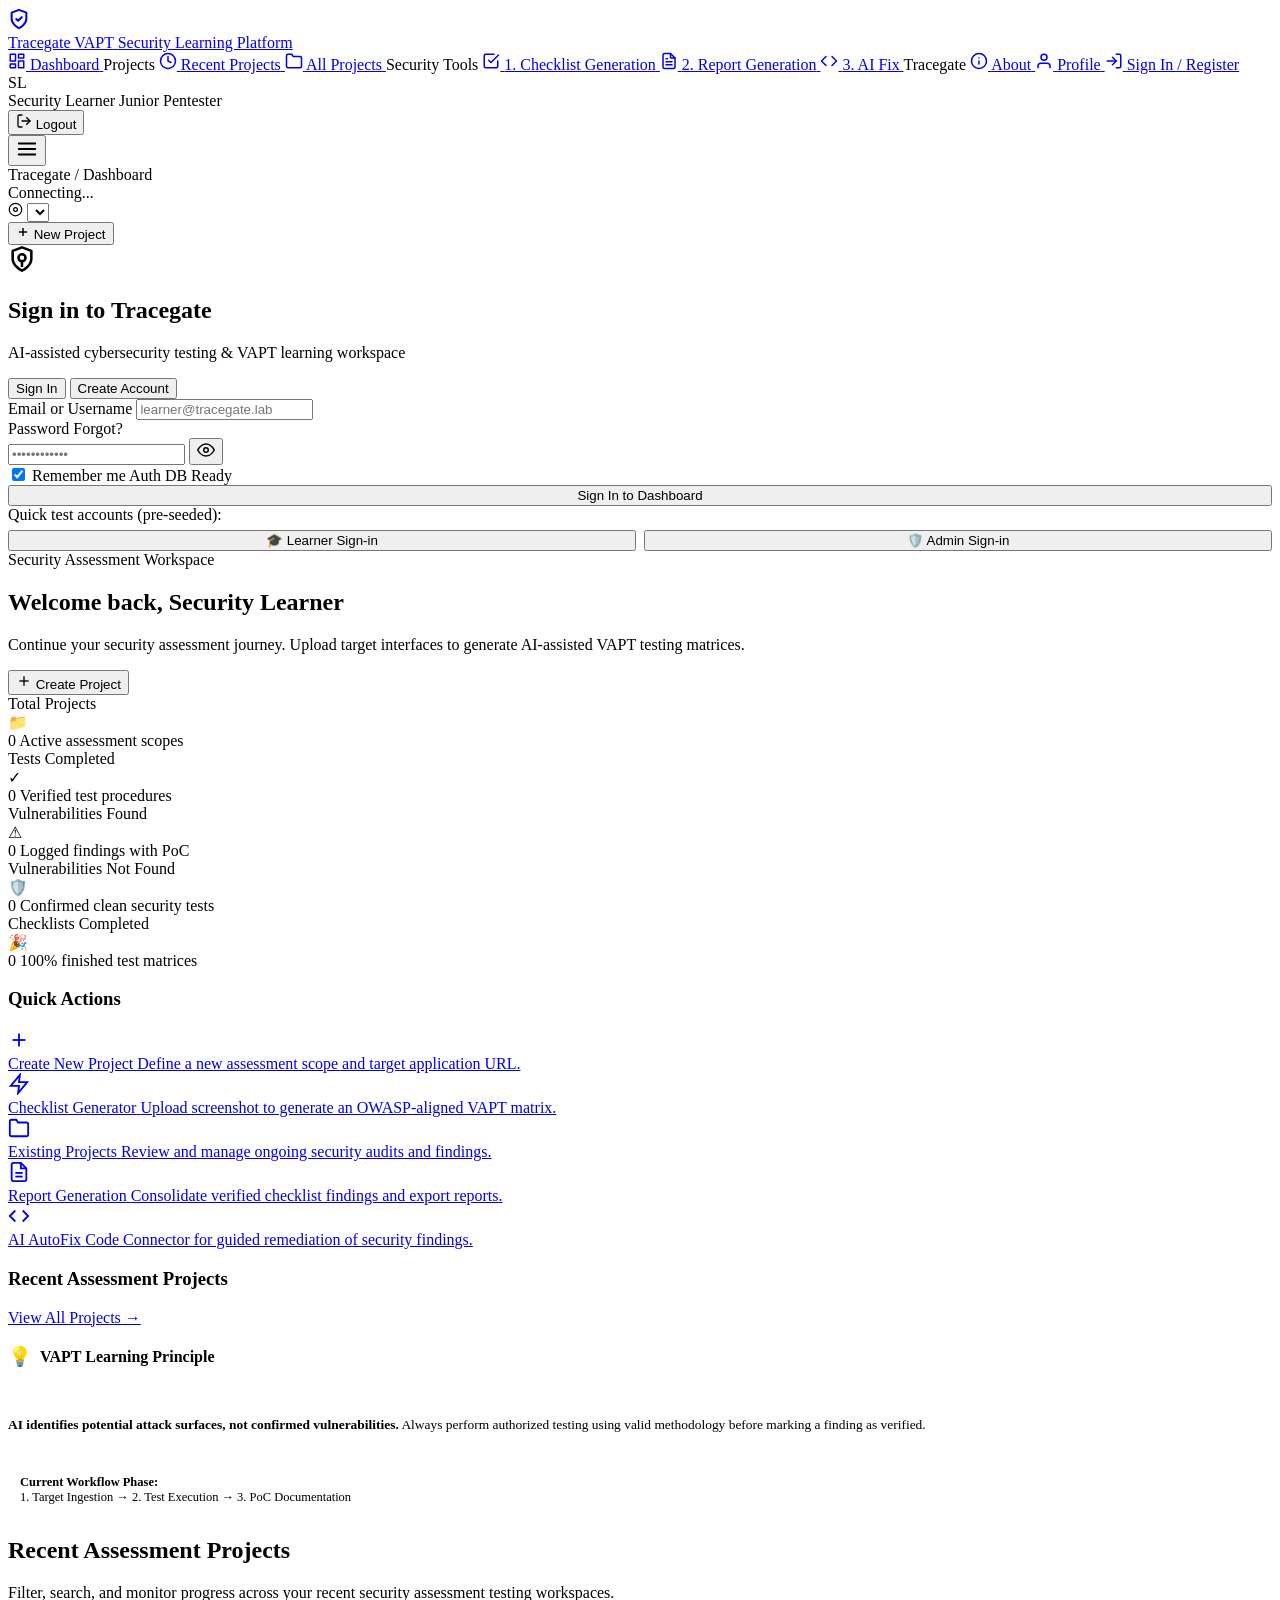
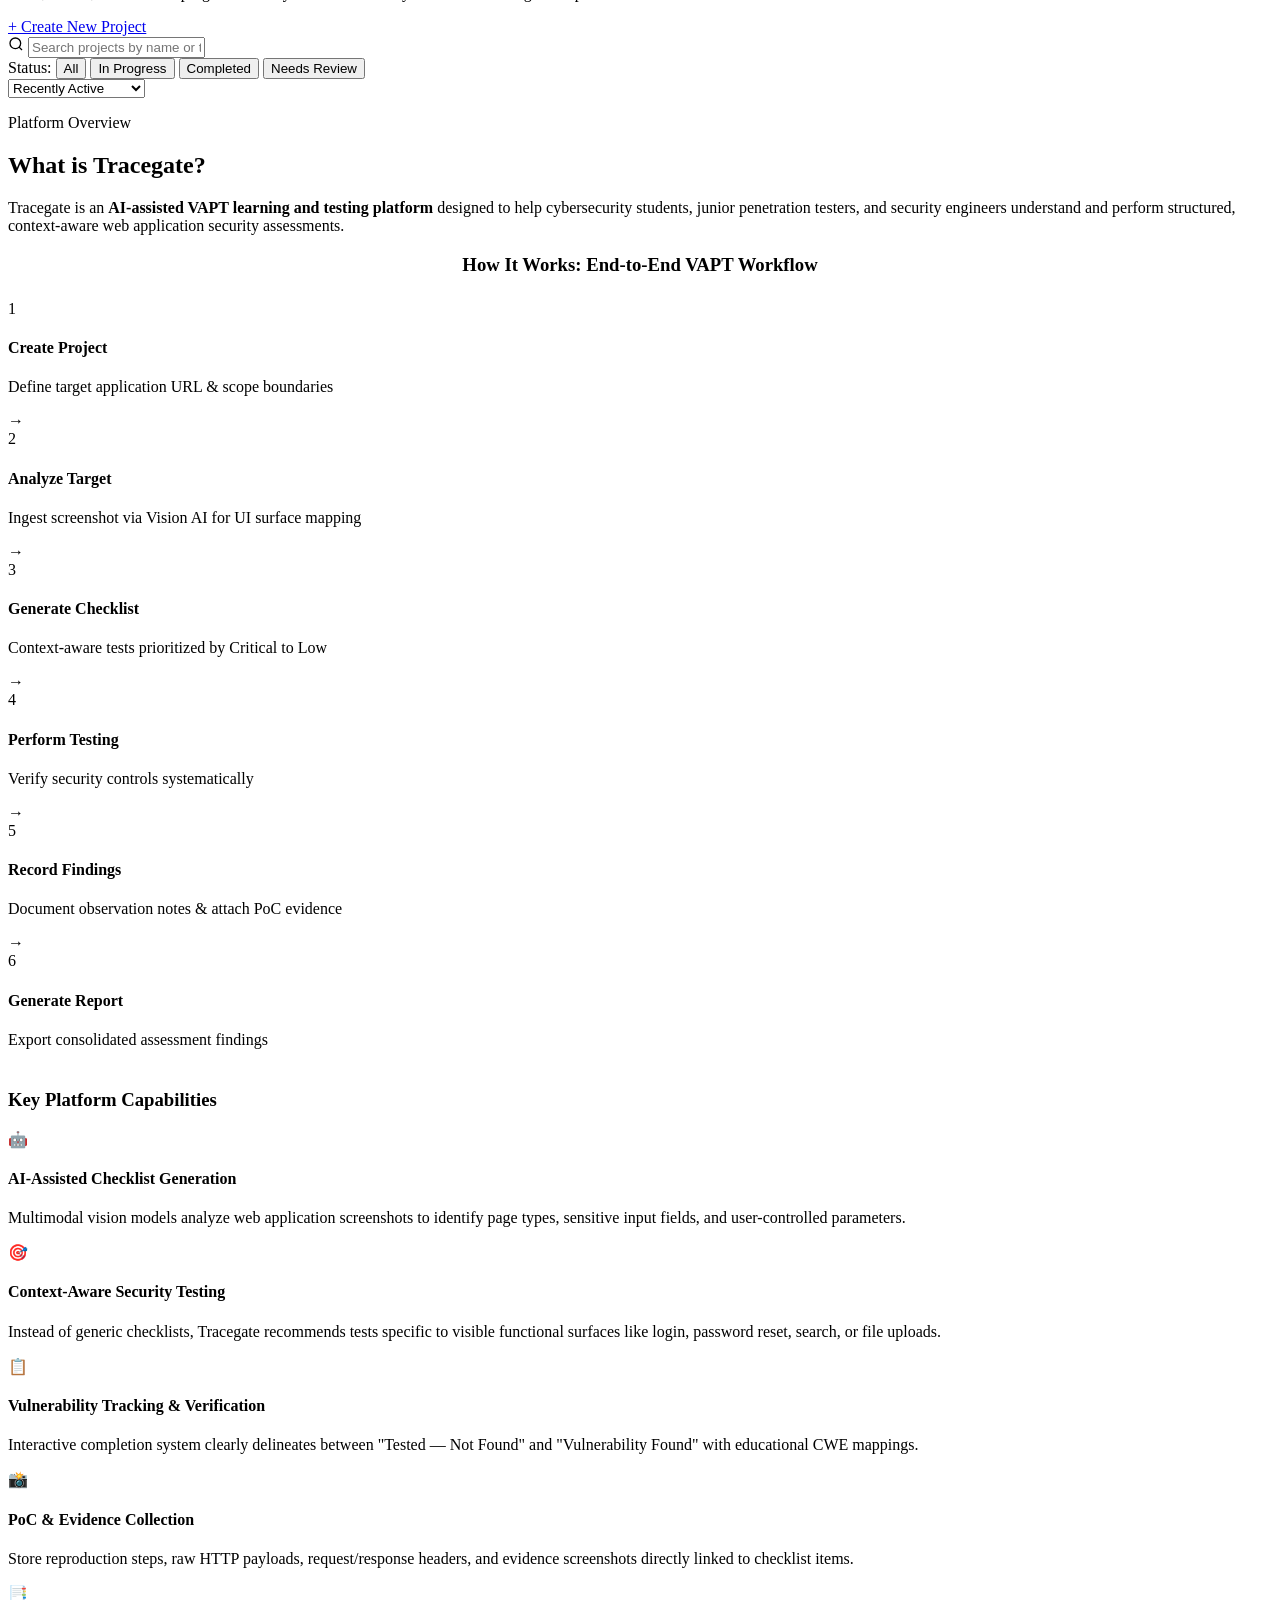
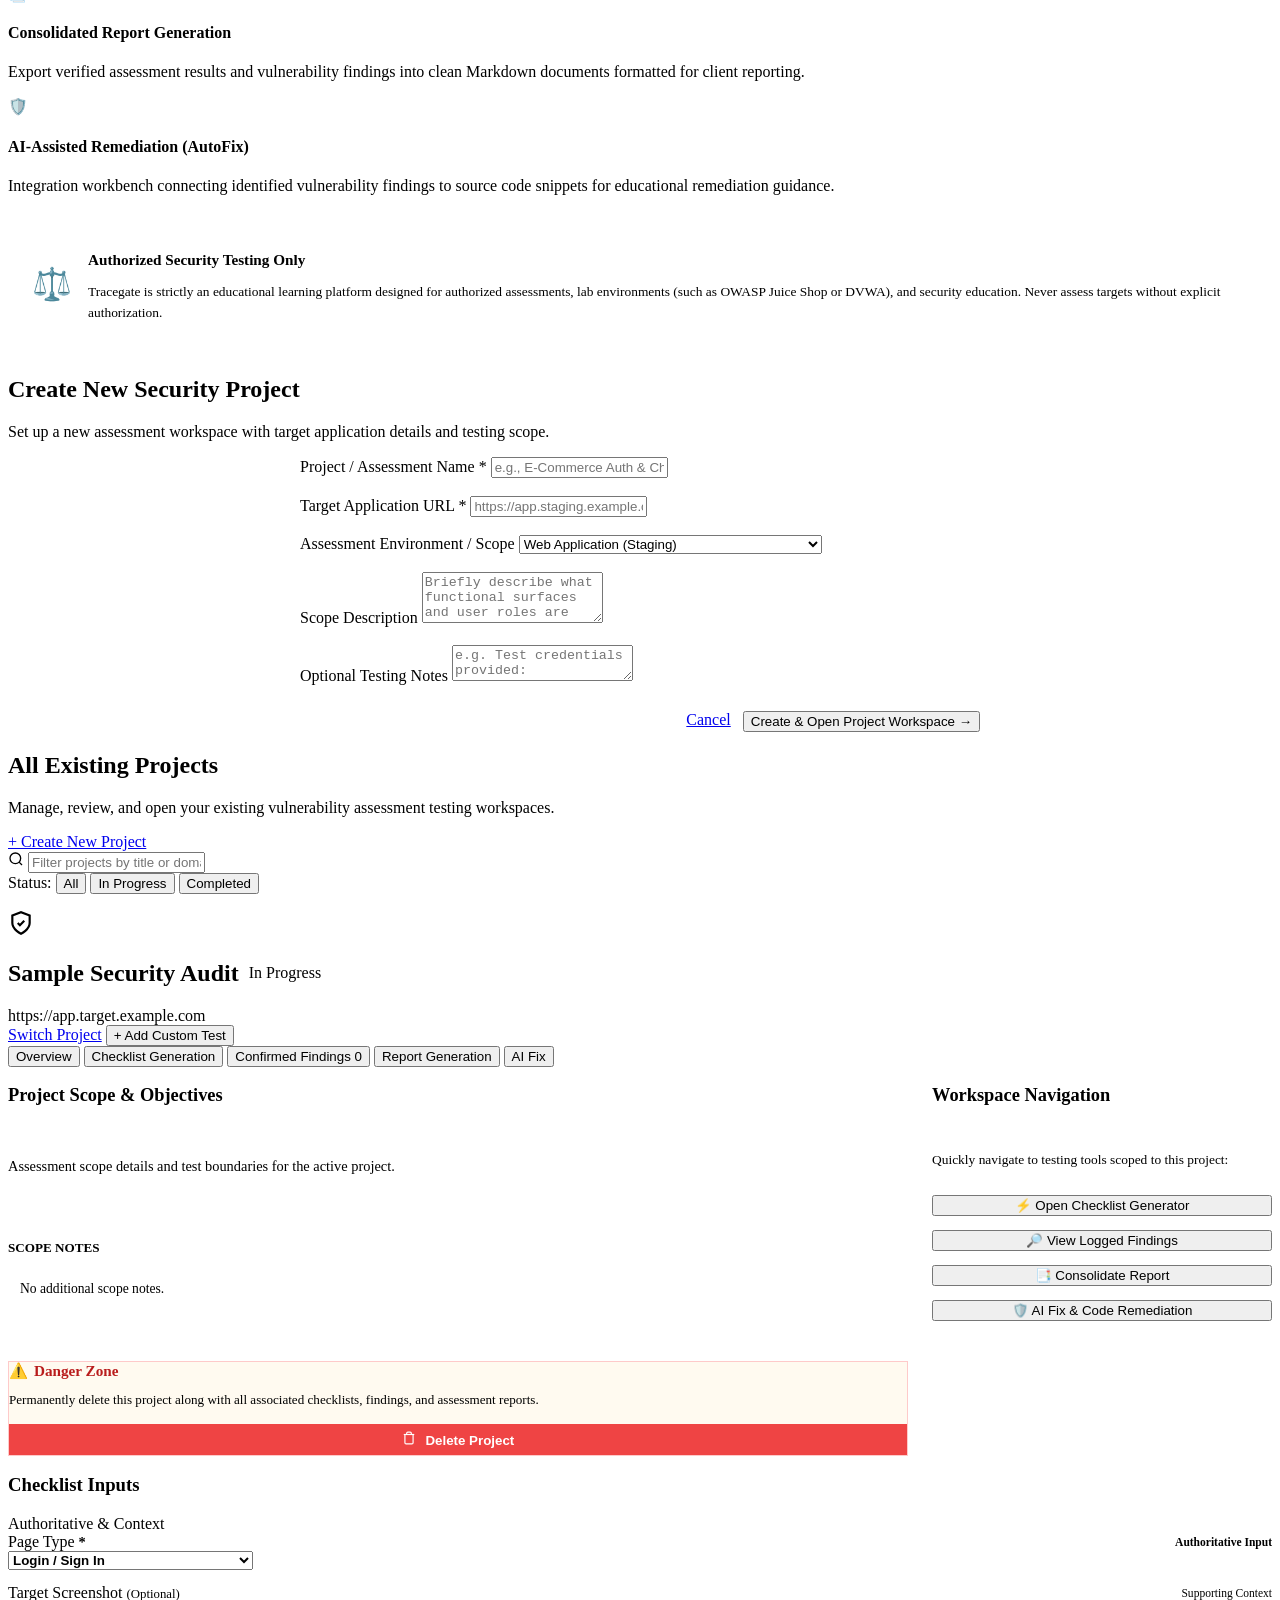
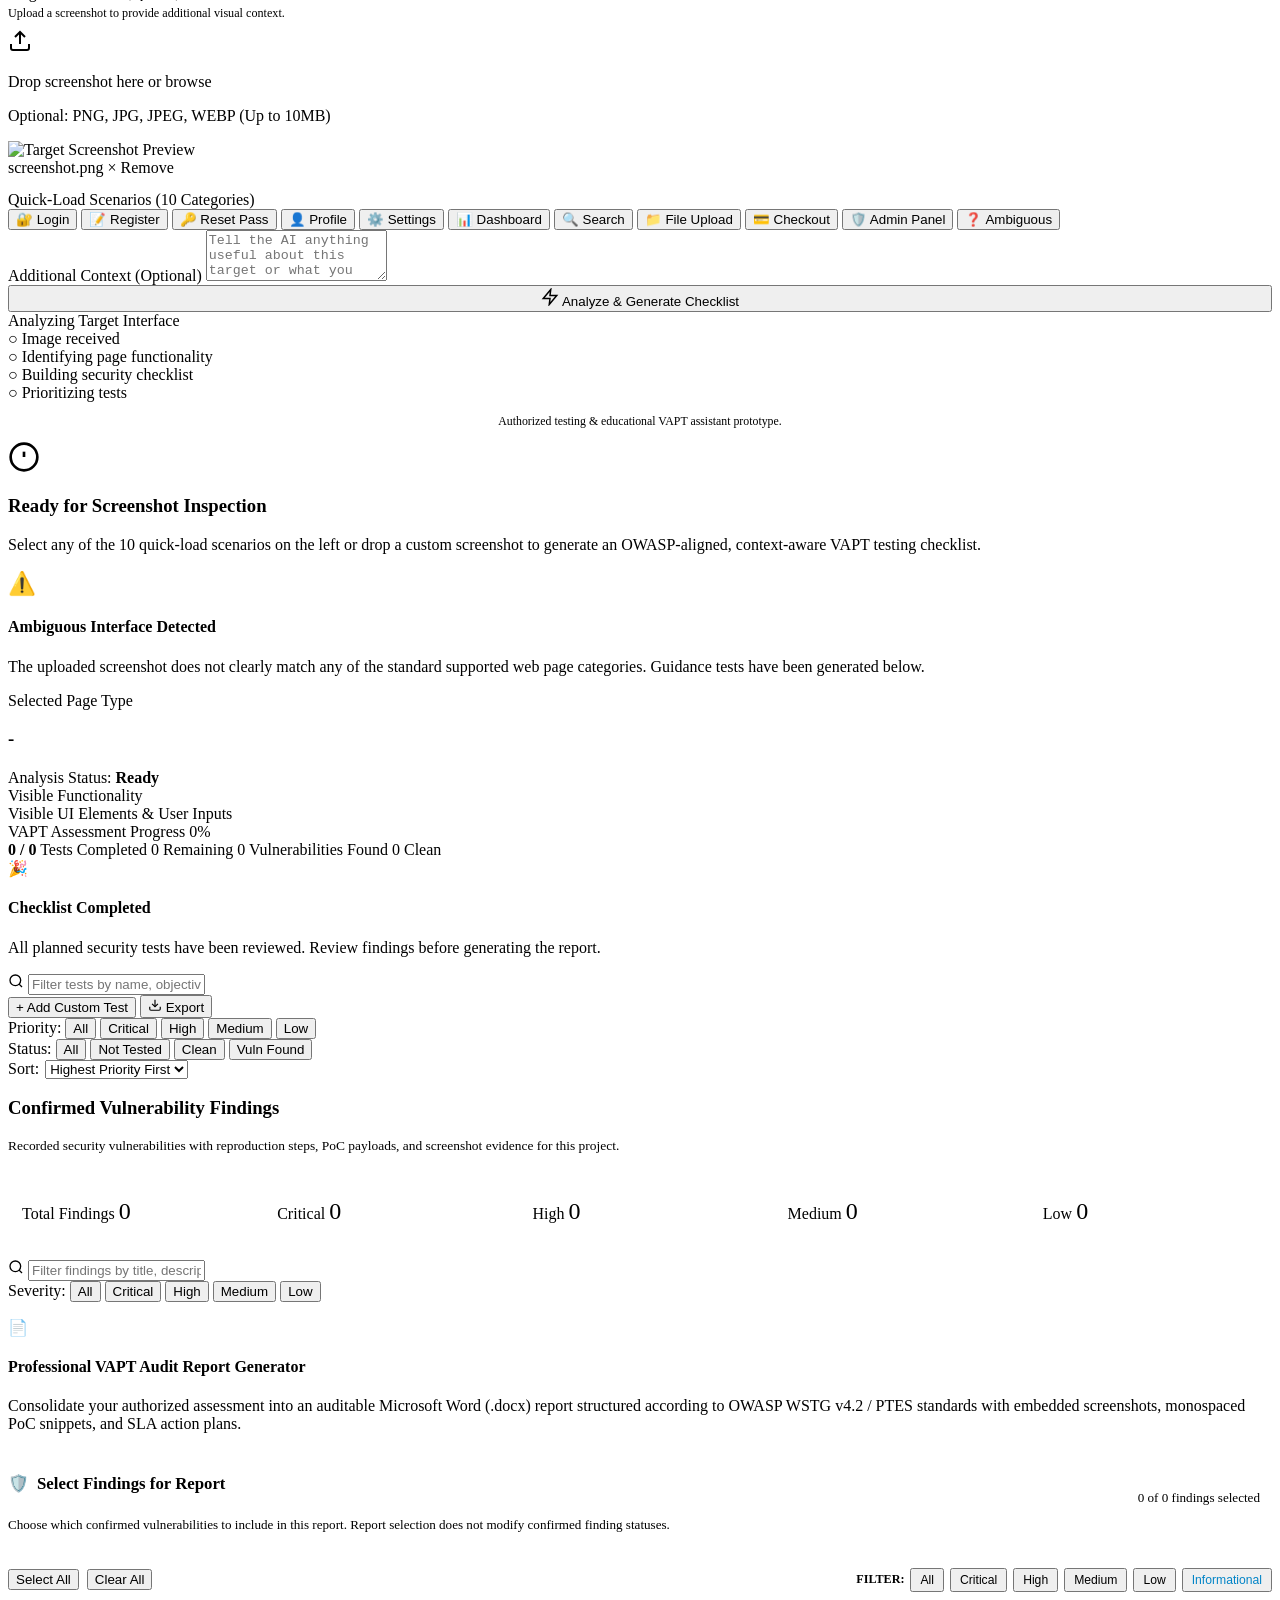
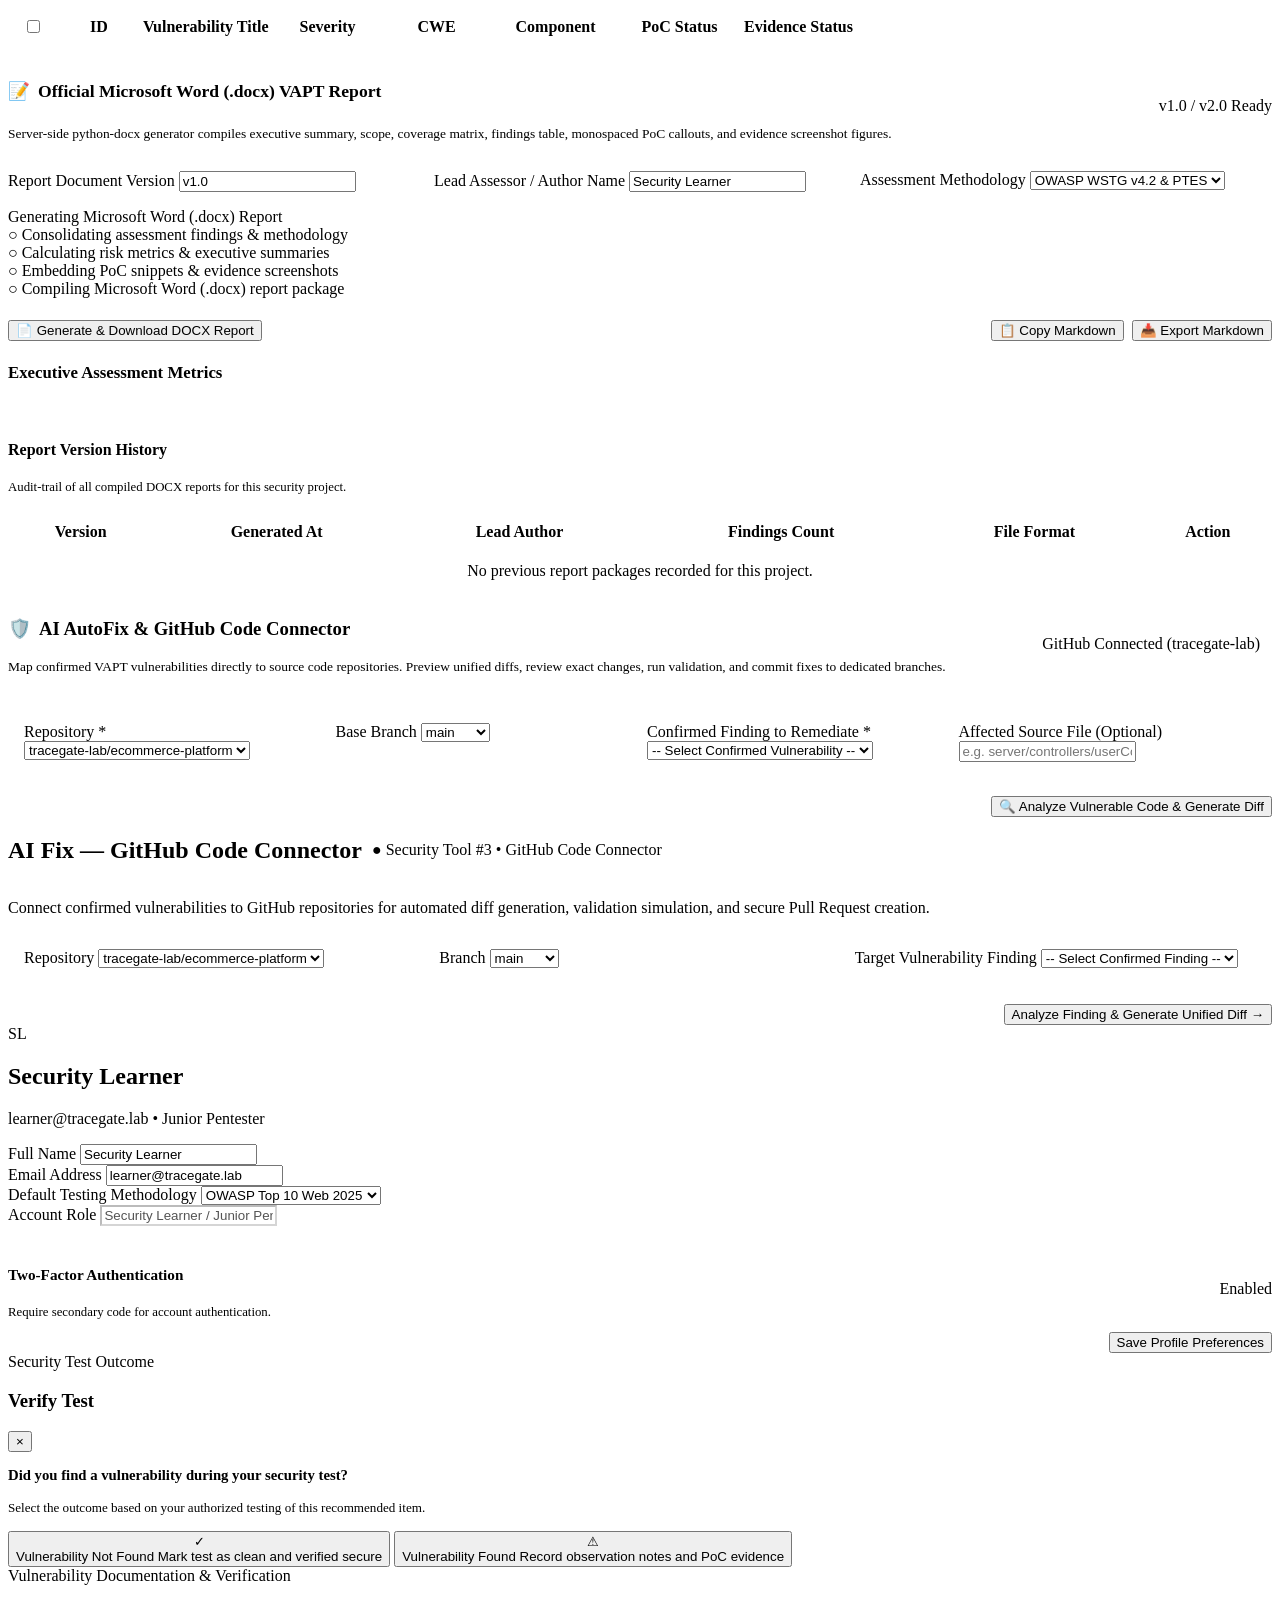
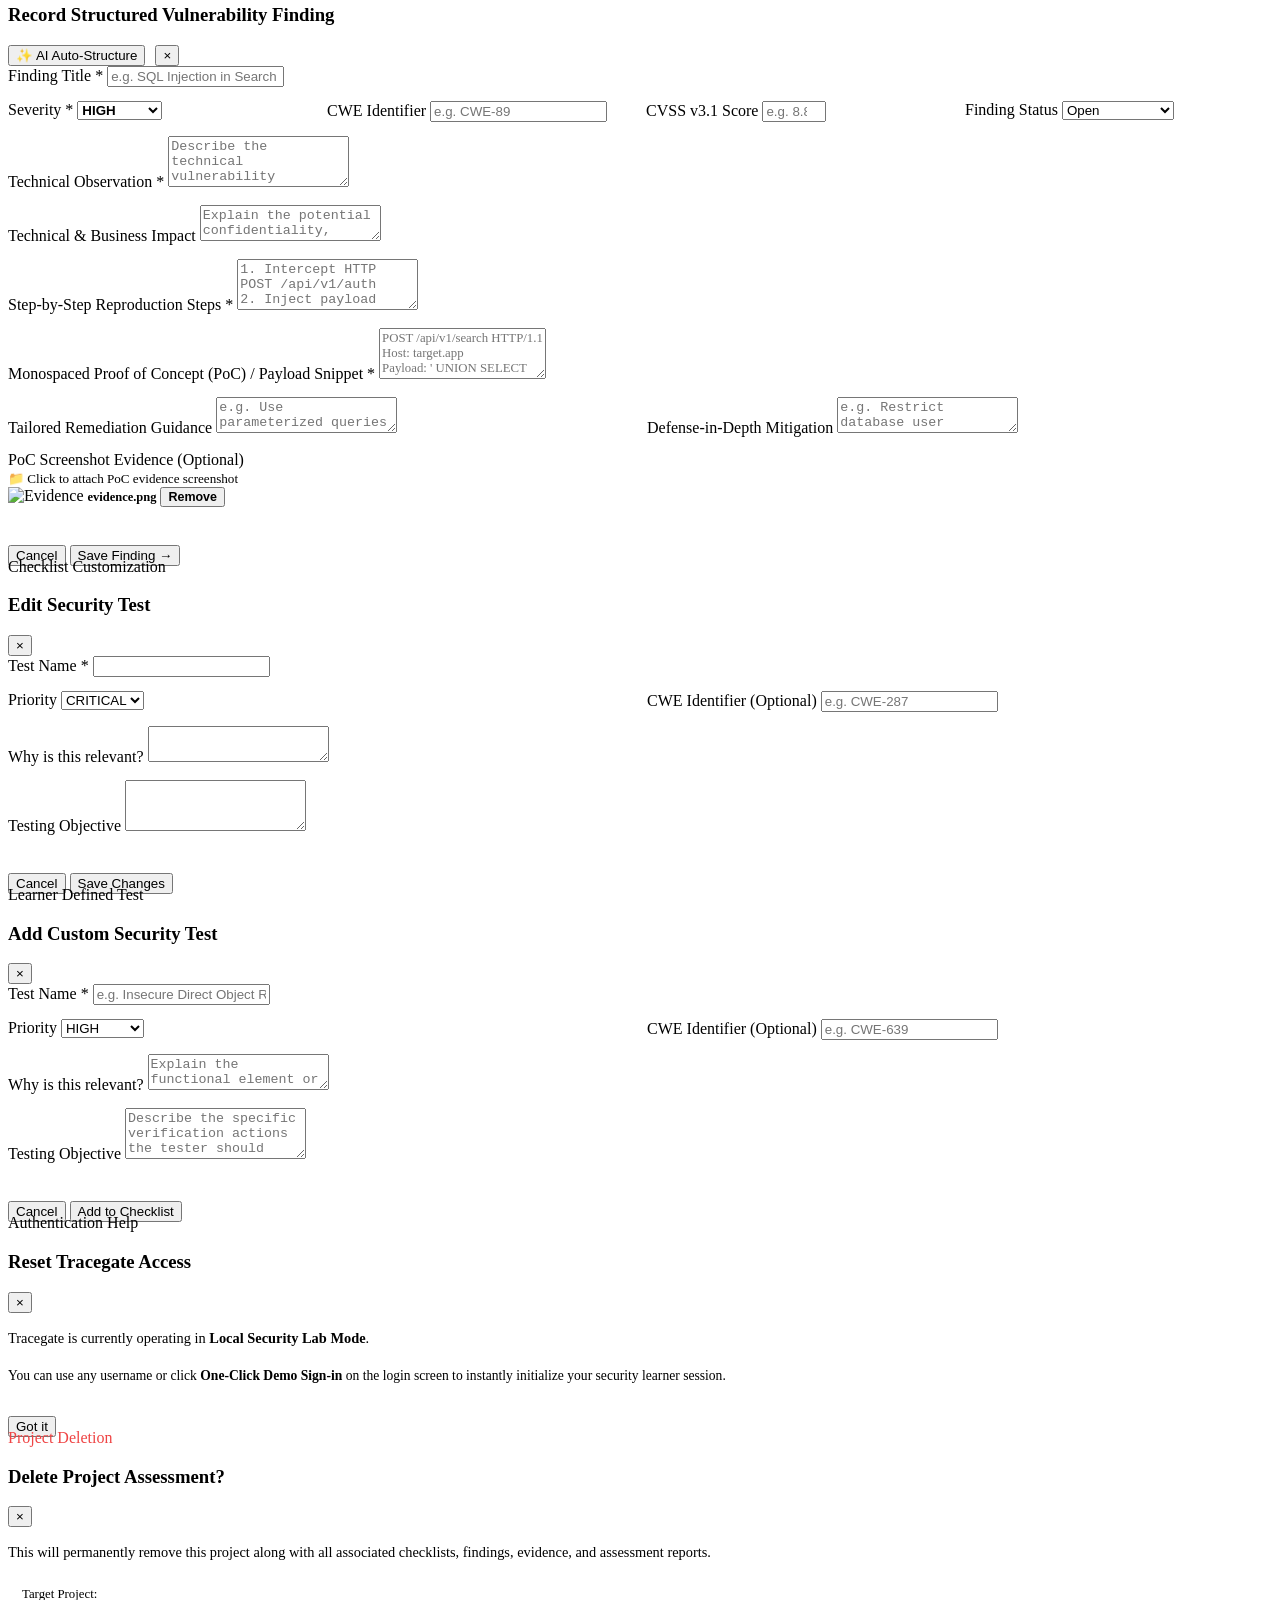
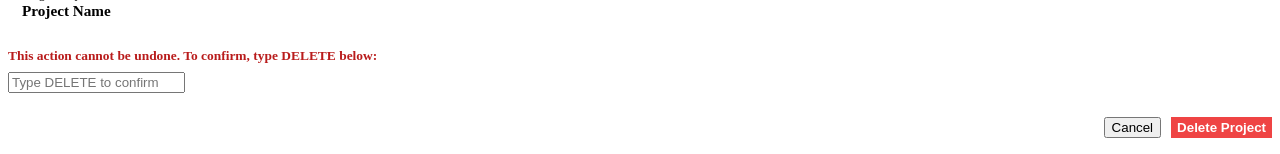
==== commit 486a6998: "Add files via upload" ====
--- a/tracegate/frontend/index.html
+++ b/tracegate/frontend/index.html
@@ -311,120 +311,7 @@
                             </form>
                         </div>
                     </div>
-                    <!-- ================= TAB PANE 5: AI FIX (GITHUB CODE CONNECTOR) ================= -->
-                    <div class="ws-tab-pane" id="pane-ws-autofix">
-                        <div class="card">
-                            <div class="card-body" style="display: flex; flex-direction: column; gap: 18px;">
-                                <div class="section-title-row" style="display: flex; justify-content: space-between; align-items: center; flex-wrap: wrap; gap: 12px;">
-                                    <div>
-                                        <h3 class="section-title" style="display: flex; align-items: center; gap: 8px;">
-                                            <span>🛡️</span> AI Fix — GitHub Code Connector
-                                        </h3>
-                                        <p style="font-size: 0.84rem; color: var(--text-muted);">
-                                            Map confirmed VAPT vulnerabilities directly to source code repositories. Preview unified diffs, run simulated validation, and create remediation Pull Requests.
-                                        </p>
-                                    </div>
-                                    <div id="githubConnectionPill" class="badge badge-in-progress" style="display: flex; align-items: center; gap: 6px; padding: 6px 12px;">
-                                        <span class="status-indicator-dot online-sim"></span>
-                                        <span id="githubStatusLabel">GitHub Connected (tracegate-lab)</span>
-                                    </div>
-                                </div>
-
-                                <!-- Repository & Branch & Finding Controls -->
-                                <div style="display: grid; grid-template-columns: repeat(auto-fit, minmax(220px, 1fr)); gap: 14px; background: var(--bg-subtle); padding: 16px; border-radius: var(--radius-md);">
-                                    <div class="form-group">
-                                        <label for="wsAutofixRepoSelect" class="form-label">Repository *</label>
-                                        <select id="wsAutofixRepoSelect" class="form-input">
-                                            <option value="tracegate-lab/ecommerce-platform">tracegate-lab/ecommerce-platform</option>
-                                            <option value="tracegate-lab/identity-auth-service">tracegate-lab/identity-auth-service</option>
-                                            <option value="tracegate-lab/patient-portal-api">tracegate-lab/patient-portal-api</option>
-                                        </select>
-                                    </div>
-                                    <div class="form-group">
-                                        <label for="wsAutofixBranchSelect" class="form-label">Base Branch</label>
-                                        <select id="wsAutofixBranchSelect" class="form-input">
-                                            <option value="main" selected>main</option>
-                                            <option value="develop">develop</option>
-                                            <option value="staging">staging</option>
-                                        </select>
-                                    </div>
-                                    <div class="form-group">
-                                        <label for="wsAutofixFindingSelect" class="form-label">Confirmed Finding to Remediate *</label>
-                                        <select id="wsAutofixFindingSelect" class="form-input">
-                                            <option value="">-- Select Confirmed Vulnerability --</option>
-                                        </select>
-                                    </div>
-                                </div>
-
-                                <div style="display: flex; justify-content: flex-end;">
-                                    <button type="button" class="btn btn-primary" id="btnWsAnalyzeCodeFix">
-                                        🔍 Analyze Vulnerable Code & Generate Diff
-                                    </button>
-                                </div>
-
-                                <!-- Code Diff & Proposed Patch View -->
-                                <div id="wsDiffViewerWrapper" style="display: none; flex-direction: column; gap: 14px;">
-                                    <div style="background: #0f172a; border-radius: var(--radius-md); overflow: hidden; border: 1px solid #334155;">
-                                        <div style="background: #1e293b; padding: 10px 16px; display: flex; justify-content: space-between; align-items: center; border-bottom: 1px solid #334155;">
-                                            <span style="font-family: var(--font-mono); font-size: 0.85rem; color: #38bdf8;" id="wsDiffFilePath">server/controllers/userController.js</span>
-                                            <span class="badge badge-warning" id="wsDiffVulnBadge">VULN-001 Remediation</span>
-                                        </div>
-                                        <div id="wsDiffContainer" style="padding: 14px; font-family: var(--font-mono); font-size: 0.82rem; line-height: 1.6; max-height: 360px; overflow-y: auto; color: #f8fafc; white-space: pre-wrap;">
-                                            <!-- Injected diff lines -->
-                                        </div>
-                                    </div>
-
-                                    <!-- Explanation & Safety Notice -->
-                                    <div style="background: var(--bg-surface); border: 1px solid var(--border-subtle); padding: 14px 18px; border-radius: var(--radius-md); display: flex; flex-direction: column; gap: 6px;">
-                                        <h5 style="font-size: 0.9rem; font-weight: 700; color: var(--primary-700);">Patch Rationale</h5>
-                                        <p id="wsDiffExplanation" style="font-size: 0.84rem; color: var(--text-secondary); margin: 0;"></p>
-                                        <span id="wsDiffSafetyNotes" style="font-size: 0.78rem; color: var(--text-muted); font-style: italic;"></span>
-                                    </div>
-
-                                    <!-- Decision Actions: Reject or Apply Fix -->
-                                    <div style="display: flex; justify-content: flex-end; gap: 12px;">
-                                        <button type="button" class="btn btn-secondary" id="btnWsRejectFix">
-                                            ✕ Reject Fix
-                                        </button>
-                                        <button type="button" class="btn btn-primary" id="btnWsApplyFix">
-                                            ✓ Apply Fix to Dedicated Branch
-                                        </button>
-                                    </div>
-                                </div>
-
-                                <!-- Post-Apply Status Card -->
-                                <div id="wsFixAppliedCard" style="display: none; background: #ecfdf5; border: 1px solid #a7f3d0; border-radius: var(--radius-md); padding: 18px; flex-direction: column; gap: 12px;">
-                                    <div style="display: flex; align-items: center; justify-content: space-between; flex-wrap: wrap; gap: 10px;">
-                                        <div style="display: flex; align-items: center; gap: 10px;">
-                                            <span style="font-size: 1.5rem;">🎉</span>
-                                            <div>
-                                                <h4 style="margin: 0; color: #065f46; font-size: 1rem; font-weight: 700;">Security Fix Successfully Applied</h4>
-                                                <p style="margin: 2px 0 0; color: #047857; font-size: 0.82rem;">Dedicated branch created: <strong id="wsFixBranchName" style="font-family: var(--font-mono);">tracegate/fix/VULN-001</strong> | Commit SHA: <strong id="wsFixCommitSha" style="font-family: var(--font-mono);">a1b2c3d</strong></p>
-                                            </div>
-                                        </div>
-                                        <button type="button" class="btn btn-primary btn-sm" id="btnWsCreatePR">
-                                            🚀 Create GitHub Pull Request
-                                        </button>
-                                    </div>
-
-                                    <div style="background: #ffffff; border: 1px solid #d1fae5; border-radius: var(--radius-sm); padding: 12px;">
-                                        <span style="font-size: 0.78rem; font-weight: 700; color: #065f46; text-transform: uppercase; letter-spacing: 0.05em;">Automated Validation Pipeline:</span>
-                                        <ul id="wsValidationList" style="margin: 6px 0 0 16px; font-size: 0.82rem; color: #047857; line-height: 1.6;">
-                                            <li>1. Static AST Syntax & Lint Check: <strong>PASSED</strong></li>
-                                            <li>2. Regression Test Suite: <strong>PASSED</strong></li>
-                                            <li>3. Security Boundary Verification: <strong>VERIFIED</strong></li>
-                                        </ul>
-                                    </div>
-
-                                    <div id="wsPRResultRow" style="display: none; align-items: center; justify-content: space-between; background: #f0fdf4; border: 1px solid #86efac; padding: 10px 14px; border-radius: var(--radius-sm);">
-                                        <span style="font-size: 0.85rem; color: #166534;">Pull Request opened successfully!</span>
-                                        <a href="#" target="_blank" id="wsPRLink" class="btn btn-outline-primary btn-sm">View PR on GitHub &rarr;</a>
-                                    </div>
-                                </div>
-                            </div>
-                        </div>
-                    </div>
-                </section>
+                    </section>
 
                 <!-- ================= 2. DASHBOARD VIEW ================= -->
                 <section class="view-section active" id="view-dashboard">
@@ -865,10 +752,10 @@
 
                         <!-- 5 Workspace Sub-Tabs -->
                         <div class="workspace-tabs">
-                            <button type="button" class="ws-tab-btn" data-tab="overview">
+                            <button type="button" class="ws-tab-btn active" data-tab="overview">
                                 <span>Overview</span>
                             </button>
-                            <button type="button" class="ws-tab-btn active" data-tab="checklist">
+                            <button type="button" class="ws-tab-btn" data-tab="checklist">
                                 <span>Checklist Generation</span>
                             </button>
                             <button type="button" class="ws-tab-btn" data-tab="findings">
@@ -885,7 +772,7 @@
                     </div>
 
                     <!-- ================= TAB PANE 1: OVERVIEW ================= -->
-                    <div class="ws-tab-pane" id="pane-ws-overview">
+                    <div class="ws-tab-pane active" id="pane-ws-overview">
                         <div style="display: grid; grid-template-columns: 1fr 340px; gap: 24px;">
                             <div class="card">
                                 <div class="card-body" style="display: flex; flex-direction: column; gap: 16px;">
@@ -915,20 +802,104 @@
                                     <button type="button" class="btn btn-secondary" style="justify-content: flex-start;" onclick="switchWorkspaceTab('report')">
                                         📑 Consolidate Report
                                     </button>
+                                    <button type="button" class="btn btn-secondary" style="justify-content: flex-start;" onclick="switchWorkspaceTab('autofix')">
+                                        🛡️ AI Fix & Code Remediation
+                                    </button>
+                                </div>
+                            </div>
+
+                            <!-- Project Actions / Danger Zone Card -->
+                            <div class="card" style="border: 1px solid #fecaca; background: #fffaf0; margin-top: 14px;">
+                                <div class="card-body" style="display: flex; flex-direction: column; gap: 10px;">
+                                    <h4 style="font-size: 0.95rem; font-weight: 700; color: #b91c1c; display: flex; align-items: center; gap: 6px; margin: 0;">
+                                        <span>⚠️</span> Danger Zone
+                                    </h4>
+                                    <p style="font-size: 0.82rem; color: var(--text-secondary); line-height: 1.5; margin: 0;">
+                                        Permanently delete this project along with all associated checklists, findings, and assessment reports.
+                                    </p>
+                                    <button type="button" class="btn btn-sm" id="btnDeleteProject" style="background: #ef4444; color: #ffffff; border: none; font-weight: 600; justify-content: center; padding: 7px 12px; margin-top: 4px;">
+                                        <svg width="14" height="14" viewBox="0 0 24 24" fill="none" stroke="currentColor" stroke-width="2" style="margin-right: 6px;">
+                                            <polyline points="3 6 5 6 21 6"></polyline>
+                                            <path d="M19 6v14a2 2 0 0 1-2 2H7a2 2 0 0 1-2-2V6m3 0V4a2 2 0 0 1 2-2h4a2 2 0 0 1 2 2v2"></path>
+                                        </svg>
+                                        Delete Project
+                                    </button>
                                 </div>
                             </div>
                         </div>
                     </div>
 
                     <!-- ================= TAB PANE 2: CHECKLIST GENERATOR (CORE FEATURE) ================= -->
-                    <div class="ws-tab-pane active" id="pane-ws-checklist">
+                    <div class="ws-tab-pane" id="pane-ws-checklist">
                         <div class="checklist-workspace-layout">
                             <!-- Left Column: Upload & Inspection Control -->
                             <div class="control-column">
                                 <div class="control-panel">
                                     <div class="panel-header-row">
-                                        <h3 class="panel-title">Target Screenshot</h3>
-                                        <span class="step-indicator">Step 1 of 2</span>
+                                        <h3 class="panel-title">Checklist Inputs</h3>
+                                        <span class="step-indicator">Authoritative & Context</span>
+                                    </div>
+
+                                    <!-- Page Type Selector (Primary & Authoritative Input) -->
+                                    <div class="form-group" style="margin-bottom: 14px;">
+                                        <label for="pageTypeSelect" class="form-label" style="display: flex; justify-content: space-between; align-items: center;">
+                                            <span>Page Type <strong style="color: var(--crit-color); font-size: 0.9em;">*</strong></span>
+                                            <span style="font-size: 0.72rem; color: var(--accent-primary); font-weight: 600;">Authoritative Input</span>
+                                        </label>
+                                        <select id="pageTypeSelect" class="form-input" style="font-weight: 600; cursor: pointer;">
+                                            <option value="Login / Sign In" selected>Login / Sign In</option>
+                                            <option value="Sign Up / Registration">Sign Up / Registration</option>
+                                            <option value="Forgot Password / Password Reset">Forgot Password / Password Reset</option>
+                                            <option value="Account / Profile">Account / Profile</option>
+                                            <option value="Settings / Security Settings">Settings / Security Settings</option>
+                                            <option value="Dashboard">Dashboard</option>
+                                            <option value="Search / Search Results">Search / Search Results</option>
+                                            <option value="File Upload">File Upload</option>
+                                            <option value="Checkout / Payment">Checkout / Payment</option>
+                                            <option value="Admin Panel">Admin Panel</option>
+                                            <option value="Auto Detect">Auto Detect</option>
+                                            <option value="Other">Other</option>
+                                        </select>
+                                        <div id="pageTypeOtherContainer" style="display: none; margin-top: 8px;">
+                                            <input type="text" id="pageTypeOtherInput" class="form-input" placeholder="Specify custom page type (e.g., API Docs, Multi-step Wizard)..." />
+                                        </div>
+                                    </div>
+
+                                    <!-- Target Screenshot (Optional Context) -->
+                                    <div class="form-group" style="margin-bottom: 14px;">
+                                        <label class="form-label" style="display: flex; justify-content: space-between; align-items: center; margin-bottom: 4px;">
+                                            <span>Target Screenshot <span style="font-weight: 400; font-size: 0.8rem; color: var(--text-muted);">(Optional)</span></span>
+                                            <span style="font-size: 0.72rem; color: var(--text-muted); font-weight: 500;">Supporting Context</span>
+                                        </label>
+                                        <p style="font-size: 0.76rem; color: var(--text-muted); margin: 0 0 8px 0;">Upload a screenshot to provide additional visual context.</p>
+
+                                        <!-- Drag & Drop Upload Zone -->
+                                        <div class="dropzone-area" id="dropZone">
+                                            <input type="file" id="fileInput" accept="image/png,image/jpeg,image/jpg,image/webp" hidden>
+                                            
+                                            <div class="dropzone-empty-content" id="uploadEmptyState">
+                                                <div class="dropzone-icon-circle">
+                                                    <svg width="24" height="24" viewBox="0 0 24 24" fill="none" stroke="currentColor" stroke-width="2">
+                                                        <path d="M21 15v4a2 2 0 0 1-2 2H5a2 2 0 0 1-2-2v-4"/>
+                                                        <polyline points="17 8 12 3 7 8"/>
+                                                        <line x1="12" y1="3" x2="12" y2="15"/>
+                                                    </svg>
+                                                </div>
+                                                <p class="dropzone-prompt">Drop screenshot here or <span>browse</span></p>
+                                                <p class="dropzone-limits">Optional: PNG, JPG, JPEG, WEBP (Up to 10MB)</p>
+                                            </div>
+
+                                            <!-- Preview State -->
+                                            <div class="dropzone-preview" id="uploadPreviewState">
+                                                <div class="preview-image-box">
+                                                    <img id="imagePreview" alt="Target Screenshot Preview" />
+                                                </div>
+                                                <div class="preview-file-bar">
+                                                    <span class="preview-file-name" id="previewFileName">screenshot.png</span>
+                                                    <span class="btn-remove-preview" id="btnClearImage">&times; Remove</span>
+                                                </div>
+                                            </div>
+                                        </div>
                                     </div>
 
                                     <!-- 10 Quick-Load Scenarios -->
@@ -949,67 +920,14 @@
                                         </div>
                                     </div>
 
-                                    <!-- Page Type Selector (Section 6) -->
-                                    <div class="form-group" style="margin-bottom: 14px;">
-                                        <label for="pageTypeSelect" class="form-label" style="display: flex; justify-content: space-between; align-items: center;">
-                                            <span>Page Type</span>
-                                            <span style="font-size: 0.72rem; color: var(--text-muted); font-weight: 500;">Context guidance</span>
-                                        </label>
-                                        <select id="pageTypeSelect" class="form-input" style="font-weight: 600; cursor: pointer;">
-                                            <option value="Auto Detect" selected>Auto Detect</option>
-                                            <option value="Login / Sign In">Login / Sign In</option>
-                                            <option value="Sign Up / Registration">Sign Up / Registration</option>
-                                            <option value="Forgot Password / Password Reset">Forgot Password / Password Reset</option>
-                                            <option value="Account / Profile">Account / Profile</option>
-                                            <option value="Settings / Security Settings">Settings / Security Settings</option>
-                                            <option value="Dashboard">Dashboard</option>
-                                            <option value="Search / Search Results">Search / Search Results</option>
-                                            <option value="File Upload">File Upload</option>
-                                            <option value="Checkout / Payment">Checkout / Payment</option>
-                                            <option value="Admin Panel">Admin Panel</option>
-                                            <option value="Other">Other</option>
-                                        </select>
-                                        <div id="pageTypeOtherContainer" style="display: none; margin-top: 8px;">
-                                            <input type="text" id="pageTypeOtherInput" class="form-input" placeholder="Specify custom page type (e.g., API Docs, Multi-step Wizard)..." />
-                                        </div>
-                                    </div>
-
-                                    <!-- Drag & Drop Upload Zone -->
-                                    <div class="dropzone-area" id="dropZone">
-                                        <input type="file" id="fileInput" accept="image/png,image/jpeg,image/jpg,image/webp" hidden>
-                                        
-                                        <div class="dropzone-empty-content" id="uploadEmptyState">
-                                            <div class="dropzone-icon-circle">
-                                                <svg width="24" height="24" viewBox="0 0 24 24" fill="none" stroke="currentColor" stroke-width="2">
-                                                    <path d="M21 15v4a2 2 0 0 1-2 2H5a2 2 0 0 1-2-2v-4"/>
-                                                    <polyline points="17 8 12 3 7 8"/>
-                                                    <line x1="12" y1="3" x2="12" y2="15"/>
-                                                </svg>
-                                            </div>
-                                            <p class="dropzone-prompt">Drop screenshot here or <span>browse</span></p>
-                                            <p class="dropzone-limits">Supported: PNG, JPG, JPEG, WEBP (Up to 10MB)</p>
-                                        </div>
-
-                                        <!-- Preview State -->
-                                        <div class="dropzone-preview" id="uploadPreviewState">
-                                            <div class="preview-image-box">
-                                                <img id="imagePreview" alt="Target Screenshot Preview" />
-                                            </div>
-                                            <div class="preview-file-bar">
-                                                <span class="preview-file-name" id="previewFileName">screenshot.png</span>
-                                                <span class="btn-remove-preview" id="btnClearImage">&times; Remove</span>
-                                            </div>
-                                        </div>
-                                    </div>
-
                                     <!-- Optional Additional Context (Section 7) -->
                                     <div class="instructions-box">
                                         <label for="promptInput" class="form-label">Additional Context (Optional)</label>
-                                        <textarea id="promptInput" rows="3" placeholder="Tell the AI anything useful about this screenshot or what you want to focus on."></textarea>
-                                    </div>
-
-                                    <!-- Action Button -->
-                                    <button type="button" class="btn btn-primary btn-lg" id="btnAnalyze" disabled style="width: 100%;">
+                                        <textarea id="promptInput" rows="3" placeholder="Tell the AI anything useful about this target or what you want to focus on."></textarea>
+                                    </div>
+
+                                    <!-- Action Button (Enabled by default) -->
+                                    <button type="button" class="btn btn-primary btn-lg" id="btnAnalyze" style="width: 100%;">
                                         <svg width="18" height="18" viewBox="0 0 24 24" fill="none" stroke="currentColor" stroke-width="2">
                                             <polygon points="13 2 3 14 12 14 11 22 21 10 12 10 13 2"/>
                                         </svg>
@@ -1457,6 +1375,173 @@
                             </div>
                         </div>
                     </div>
+                    <!-- ================= TAB PANE 5: AI FIX (GITHUB CODE CONNECTOR) ================= -->
+                    <div class="ws-tab-pane" id="pane-ws-autofix">
+                        <div class="card">
+                            <div class="card-body" style="display: flex; flex-direction: column; gap: 18px;">
+                                <div class="section-title-row" style="display: flex; justify-content: space-between; align-items: center; flex-wrap: wrap; gap: 12px;">
+                                    <div>
+                                        <h3 class="section-title" style="display: flex; align-items: center; gap: 8px;">
+                                            <span>🛡️</span> AI AutoFix & GitHub Code Connector
+                                        </h3>
+                                        <p style="font-size: 0.84rem; color: var(--text-muted);">
+                                            Map confirmed VAPT vulnerabilities directly to source code repositories. Preview unified diffs, review exact changes, run validation, and commit fixes to dedicated branches.
+                                        </p>
+                                    </div>
+                                    <div id="githubConnectionPill" class="badge badge-in-progress" style="display: flex; align-items: center; gap: 6px; padding: 6px 12px;">
+                                        <span class="status-indicator-dot online-sim"></span>
+                                        <span id="githubStatusLabel">GitHub Connected (tracegate-lab)</span>
+                                    </div>
+                                </div>
+
+                                <!-- Repository, Branch, Finding & Source File Controls -->
+                                <div style="display: grid; grid-template-columns: repeat(auto-fit, minmax(220px, 1fr)); gap: 14px; background: var(--bg-subtle); padding: 16px; border-radius: var(--radius-md);">
+                                    <div class="form-group">
+                                        <label for="wsAutofixRepoSelect" class="form-label">Repository *</label>
+                                        <select id="wsAutofixRepoSelect" class="form-input">
+                                            <option value="tracegate-lab/ecommerce-platform">tracegate-lab/ecommerce-platform</option>
+                                            <option value="tracegate-lab/identity-auth-service">tracegate-lab/identity-auth-service</option>
+                                            <option value="tracegate-lab/patient-portal-api">tracegate-lab/patient-portal-api</option>
+                                        </select>
+                                    </div>
+                                    <div class="form-group">
+                                        <label for="wsAutofixBranchSelect" class="form-label">Base Branch</label>
+                                        <select id="wsAutofixBranchSelect" class="form-input">
+                                            <option value="main" selected>main</option>
+                                            <option value="develop">develop</option>
+                                            <option value="staging">staging</option>
+                                        </select>
+                                    </div>
+                                    <div class="form-group">
+                                        <label for="wsAutofixFindingSelect" class="form-label">Confirmed Finding to Remediate *</label>
+                                        <select id="wsAutofixFindingSelect" class="form-input">
+                                            <option value="">-- Select Confirmed Vulnerability --</option>
+                                        </select>
+                                    </div>
+                                    <div class="form-group">
+                                        <label for="wsAutofixFileInput" class="form-label">Affected Source File (Optional)</label>
+                                        <input type="text" id="wsAutofixFileInput" class="form-input" placeholder="e.g. server/controllers/userController.js" />
+                                    </div>
+                                </div>
+
+                                <div style="display: flex; justify-content: flex-end;">
+                                    <button type="button" class="btn btn-primary" id="btnWsAnalyzeCodeFix">
+                                        🔍 Analyze Vulnerable Code & Generate Diff
+                                    </button>
+                                </div>
+
+                                <!-- Relevance Alert Box (Shown if user specifies unrelated file) -->
+                                <div id="wsAutofixIrrelevantAlert" style="display: none; background: #fff1f2; border: 1px solid #fecdd3; border-radius: var(--radius-md); padding: 14px 18px;">
+                                    <div style="display: flex; align-items: flex-start; gap: 10px;">
+                                        <span style="font-size: 1.2rem;">⚠️</span>
+                                        <div>
+                                            <h5 style="margin: 0; color: #9f1239; font-weight: 700; font-size: 0.92rem;">Source File Relevance Check Failed</h5>
+                                            <p id="wsAutofixIrrelevantMsg" style="margin: 4px 0 0; font-size: 0.84rem; color: #be123c; line-height: 1.5;"></p>
+                                        </div>
+                                    </div>
+                                </div>
+
+                                <!-- Code Diff & Proposed Patch View -->
+                                <div id="wsDiffViewerWrapper" style="display: none; flex-direction: column; gap: 14px;">
+                                    <div style="background: #0f172a; border-radius: var(--radius-md); overflow: hidden; border: 1px solid #334155;">
+                                        <div style="background: #1e293b; padding: 10px 16px; display: flex; justify-content: space-between; align-items: center; border-bottom: 1px solid #334155; flex-wrap: wrap; gap: 8px;">
+                                            <div style="display: flex; align-items: center; gap: 8px;">
+                                                <span style="font-family: var(--font-mono); font-size: 0.85rem; color: #38bdf8;" id="wsDiffFilePath">server/controllers/userController.js</span>
+                                                <span id="wsDiffFileShaBadge" style="font-family: var(--font-mono); font-size: 0.72rem; color: #94a3b8; background: #334155; padding: 2px 6px; border-radius: 4px;">SHA: a1b2c3d</span>
+                                            </div>
+                                            <span class="badge badge-warning" id="wsDiffVulnBadge">VULN-001 Remediation</span>
+                                        </div>
+
+                                        <!-- Unified Diff View -->
+                                        <div id="wsDiffContainer" style="padding: 14px; font-family: var(--font-mono); font-size: 0.82rem; line-height: 1.6; max-height: 360px; overflow-y: auto; color: #f8fafc; white-space: pre-wrap;">
+                                            <!-- Injected diff lines -->
+                                        </div>
+                                    </div>
+
+                                    <!-- Exact Changes Explanation List -->
+                                    <div style="background: var(--bg-surface); border: 1px solid var(--border-subtle); padding: 14px 18px; border-radius: var(--radius-md); display: flex; flex-direction: column; gap: 8px;">
+                                        <h5 style="font-size: 0.9rem; font-weight: 700; color: var(--primary-700); margin: 0;">Discrete Remediation Changes Applied</h5>
+                                        <ul id="wsDiffChangesList" style="margin: 0 0 0 16px; font-size: 0.84rem; color: var(--text-secondary); line-height: 1.6;">
+                                            <!-- Injected change bullets -->
+                                        </ul>
+                                    </div>
+
+                                    <!-- Security Impact & Testing Recommendation -->
+                                    <div style="display: grid; grid-template-columns: 1fr 1fr; gap: 14px;">
+                                        <div style="background: var(--bg-surface); border: 1px solid var(--border-subtle); padding: 12px 16px; border-radius: var(--radius-md);">
+                                            <h6 style="font-size: 0.82rem; font-weight: 700; color: #047857; margin: 0 0 4px;">🛡️ Security Impact</h6>
+                                            <p id="wsDiffSecurityImpact" style="font-size: 0.82rem; color: var(--text-secondary); margin: 0; line-height: 1.5;"></p>
+                                        </div>
+                                        <div style="background: var(--bg-surface); border: 1px solid var(--border-subtle); padding: 12px 16px; border-radius: var(--radius-md);">
+                                            <h6 style="font-size: 0.82rem; font-weight: 700; color: var(--primary-700); margin: 0 0 4px;">🧪 Verification Recommendation</h6>
+                                            <p id="wsDiffTestingRec" style="font-size: 0.82rem; color: var(--text-secondary); margin: 0; line-height: 1.5;"></p>
+                                        </div>
+                                    </div>
+
+                                    <!-- Explanation & Safety Notice -->
+                                    <div style="background: var(--bg-subtle); border: 1px solid var(--border-subtle); padding: 12px 16px; border-radius: var(--radius-md); display: flex; flex-direction: column; gap: 4px;">
+                                        <p id="wsDiffExplanation" style="font-size: 0.84rem; color: var(--text-secondary); margin: 0; font-weight: 500;"></p>
+                                        <span id="wsDiffSafetyNotes" style="font-size: 0.78rem; color: var(--text-muted); font-style: italic;"></span>
+                                    </div>
+
+                                    <!-- Strict Approval Guard: Decision Actions -->
+                                    <div style="display: flex; justify-content: flex-end; gap: 12px; align-items: center; border-top: 1px solid var(--border-subtle); padding-top: 12px;">
+                                        <span style="font-size: 0.8rem; color: var(--text-muted);">Strict Approval Guard: Code will only be committed to dedicated branch upon your explicit approval.</span>
+                                        <button type="button" class="btn btn-secondary" id="btnWsRejectFix">
+                                            ✕ Reject Fix
+                                        </button>
+                                        <button type="button" class="btn btn-primary" id="btnWsApplyFix">
+                                            ✓ Fix Code in GitHub
+                                        </button>
+                                    </div>
+                                </div>
+
+                                <!-- Post-Apply Status Card -->
+                                <div id="wsFixAppliedCard" style="display: none; background: #ecfdf5; border: 1px solid #a7f3d0; border-radius: var(--radius-md); padding: 18px; flex-direction: column; gap: 14px;">
+                                    <div style="display: flex; align-items: center; justify-content: space-between; flex-wrap: wrap; gap: 10px;">
+                                        <div style="display: flex; align-items: center; gap: 10px;">
+                                            <span style="font-size: 1.5rem;">🎉</span>
+                                            <div>
+                                                <h4 style="margin: 0; color: #065f46; font-size: 1rem; font-weight: 700;">Security Fix Successfully Applied</h4>
+                                                <p style="margin: 2px 0 0; color: #047857; font-size: 0.82rem;">Dedicated branch created: <strong id="wsFixBranchName" style="font-family: var(--font-mono);">tracegate/fix/VULN-001</strong> | Commit SHA: <strong id="wsFixCommitSha" style="font-family: var(--font-mono);">a1b2c3d</strong></p>
+                                            </div>
+                                        </div>
+                                        <button type="button" class="btn btn-primary btn-sm" id="btnWsCreatePR">
+                                            🚀 Create GitHub Pull Request
+                                        </button>
+                                    </div>
+
+                                    <div style="background: #ffffff; border: 1px solid #d1fae5; border-radius: var(--radius-sm); padding: 12px;">
+                                        <span style="font-size: 0.78rem; font-weight: 700; color: #065f46; text-transform: uppercase; letter-spacing: 0.05em;">Automated Validation Pipeline:</span>
+                                        <ul id="wsValidationList" style="margin: 6px 0 0 16px; font-size: 0.82rem; color: #047857; line-height: 1.6;">
+                                            <li>1. Static AST Syntax & Lint Check: <strong>PASSED</strong></li>
+                                            <li>2. Regression Test Suite: <strong>PASSED</strong></li>
+                                            <li>3. Security Boundary Verification: <strong>VERIFIED</strong></li>
+                                        </ul>
+                                    </div>
+
+                                    <div id="wsPRResultRow" style="display: none; align-items: center; justify-content: space-between; background: #f0fdf4; border: 1px solid #86efac; padding: 10px 14px; border-radius: var(--radius-sm);">
+                                        <span style="font-size: 0.85rem; color: #166534; font-weight: 600;">Pull Request opened successfully!</span>
+                                        <a href="#" target="_blank" id="wsPRLink" class="btn btn-outline-primary btn-sm">View PR on GitHub &rarr;</a>
+                                    </div>
+
+                                    <!-- Retesting & Verification Checklist Card -->
+                                    <div style="background: #ffffff; border: 1px solid #a7f3d0; border-radius: var(--radius-sm); padding: 14px;">
+                                        <span style="font-size: 0.82rem; font-weight: 700; color: #065f46; text-transform: uppercase; letter-spacing: 0.05em;">Interactive Retesting Checklist:</span>
+                                        <div style="display: flex; align-items: center; gap: 10px; margin-top: 8px;">
+                                            <input type="checkbox" id="chkRetestFinding" style="width: 18px; height: 18px; cursor: pointer;" />
+                                            <label for="chkRetestFinding" style="font-size: 0.88rem; font-weight: 600; color: var(--text-main); cursor: pointer;">
+                                                Retest verified: Vulnerability exploit payload is successfully blocked by applied fix
+                                            </label>
+                                        </div>
+                                        <div id="retestSuccessBadge" style="display: none; margin-top: 8px; font-size: 0.84rem; color: #15803d; font-weight: 600;">
+                                            ✓ Finding lifecycle transitioned: <strong>Fix Applied &rarr; Retested &rarr; Resolved</strong>
+                                        </div>
+                                    </div>
+                                </div>
+                            </div>
+                        </div>
+                    </div>
                 </section>
 
                 <!-- ================= 8. STANDALONE AI AUTOFIX VIEW ================= -->
@@ -1803,6 +1888,10 @@
             </div>
             <div class="modal-body-content">
                 <form id="addCustomTestForm" onsubmit="return false;" style="display: flex; flex-direction: column; gap: 14px;">
+                    <div id="customTestErrorAlert" class="auth-alert-box" style="display: none; margin: 0;">
+                        <span class="auth-alert-icon">⚠️</span>
+                        <span class="auth-alert-message" id="customTestErrorMsg"></span>
+                    </div>
                     <div class="form-group">
                         <label for="customTestName" class="form-label">Test Name *</label>
                         <input type="text" id="customTestName" class="form-input" placeholder="e.g. Insecure Direct Object Reference (IDOR)" required />
@@ -1826,12 +1915,12 @@
 
                     <div class="form-group">
                         <label for="customTestReason" class="form-label">Why is this relevant?</label>
-                        <textarea id="customTestReason" class="form-input" rows="2" placeholder="Explain the functional element or parameter motivating this test..." required></textarea>
+                        <textarea id="customTestReason" class="form-input" rows="2" placeholder="Explain the functional element or parameter motivating this test..."></textarea>
                     </div>
 
                     <div class="form-group">
                         <label for="customTestObjective" class="form-label">Testing Objective</label>
-                        <textarea id="customTestObjective" class="form-input" rows="3" placeholder="Describe the specific verification actions the tester should perform..." required></textarea>
+                        <textarea id="customTestObjective" class="form-input" rows="3" placeholder="Describe the specific verification actions the tester should perform..."></textarea>
                     </div>
 
                     <div class="modal-footer-bar" style="margin: 8px -24px -24px; padding: 16px 24px;">
@@ -1867,6 +1956,36 @@
         </div>
     </div>
 
+    <!-- 6. Delete Project Confirmation Modal -->
+    <div class="modal-overlay" id="modalDeleteProject">
+        <div class="modal-card modal-md">
+            <div class="modal-header-bar">
+                <div class="modal-title-group">
+                    <span class="modal-title-eyebrow" style="color: #ef4444;">Project Deletion</span>
+                    <h3 class="modal-title">Delete Project Assessment?</h3>
+                </div>
+                <button type="button" class="modal-close-icon" id="btnCloseDeleteProjectModal">&times;</button>
+            </div>
+            <div class="modal-body-content">
+                <p style="font-size: 0.9rem; color: var(--text-secondary); line-height: 1.5; margin-bottom: 12px;">
+                    This will permanently remove this project along with all associated checklists, findings, evidence, and assessment reports.
+                </p>
+                <div style="background: var(--bg-subtle); padding: 12px 14px; border-radius: var(--radius-sm); border: 1px solid var(--border-subtle); margin-bottom: 16px;">
+                    <span style="font-size: 0.8rem; color: var(--text-muted); display: block;">Target Project:</span>
+                    <strong id="deleteProjectNameSpan" style="font-size: 0.95rem; color: var(--text-main);">Project Name</strong>
+                </div>
+                <p style="font-size: 0.84rem; color: #b91c1c; font-weight: 600; margin-bottom: 8px;">
+                    This action cannot be undone. To confirm, type <strong>DELETE</strong> below:
+                </p>
+                <input type="text" id="txtDeleteProjectConfirm" class="form-input" placeholder="Type DELETE to confirm" autocomplete="off" />
+            </div>
+            <div class="modal-footer-bar" style="margin: 8px -24px -24px; padding: 16px 24px; display: flex; justify-content: flex-end; gap: 10px;">
+                <button type="button" class="btn btn-secondary" id="btnCancelDeleteProject">Cancel</button>
+                <button type="button" class="btn" id="btnConfirmDeleteProject" disabled style="background: #ef4444; color: #ffffff; border: none; font-weight: 600; cursor: not-allowed;">Delete Project</button>
+            </div>
+        </div>
+    </div>
+
     <!-- Toast Container -->
     <div class="toast-container" id="toastContainer"></div>
 
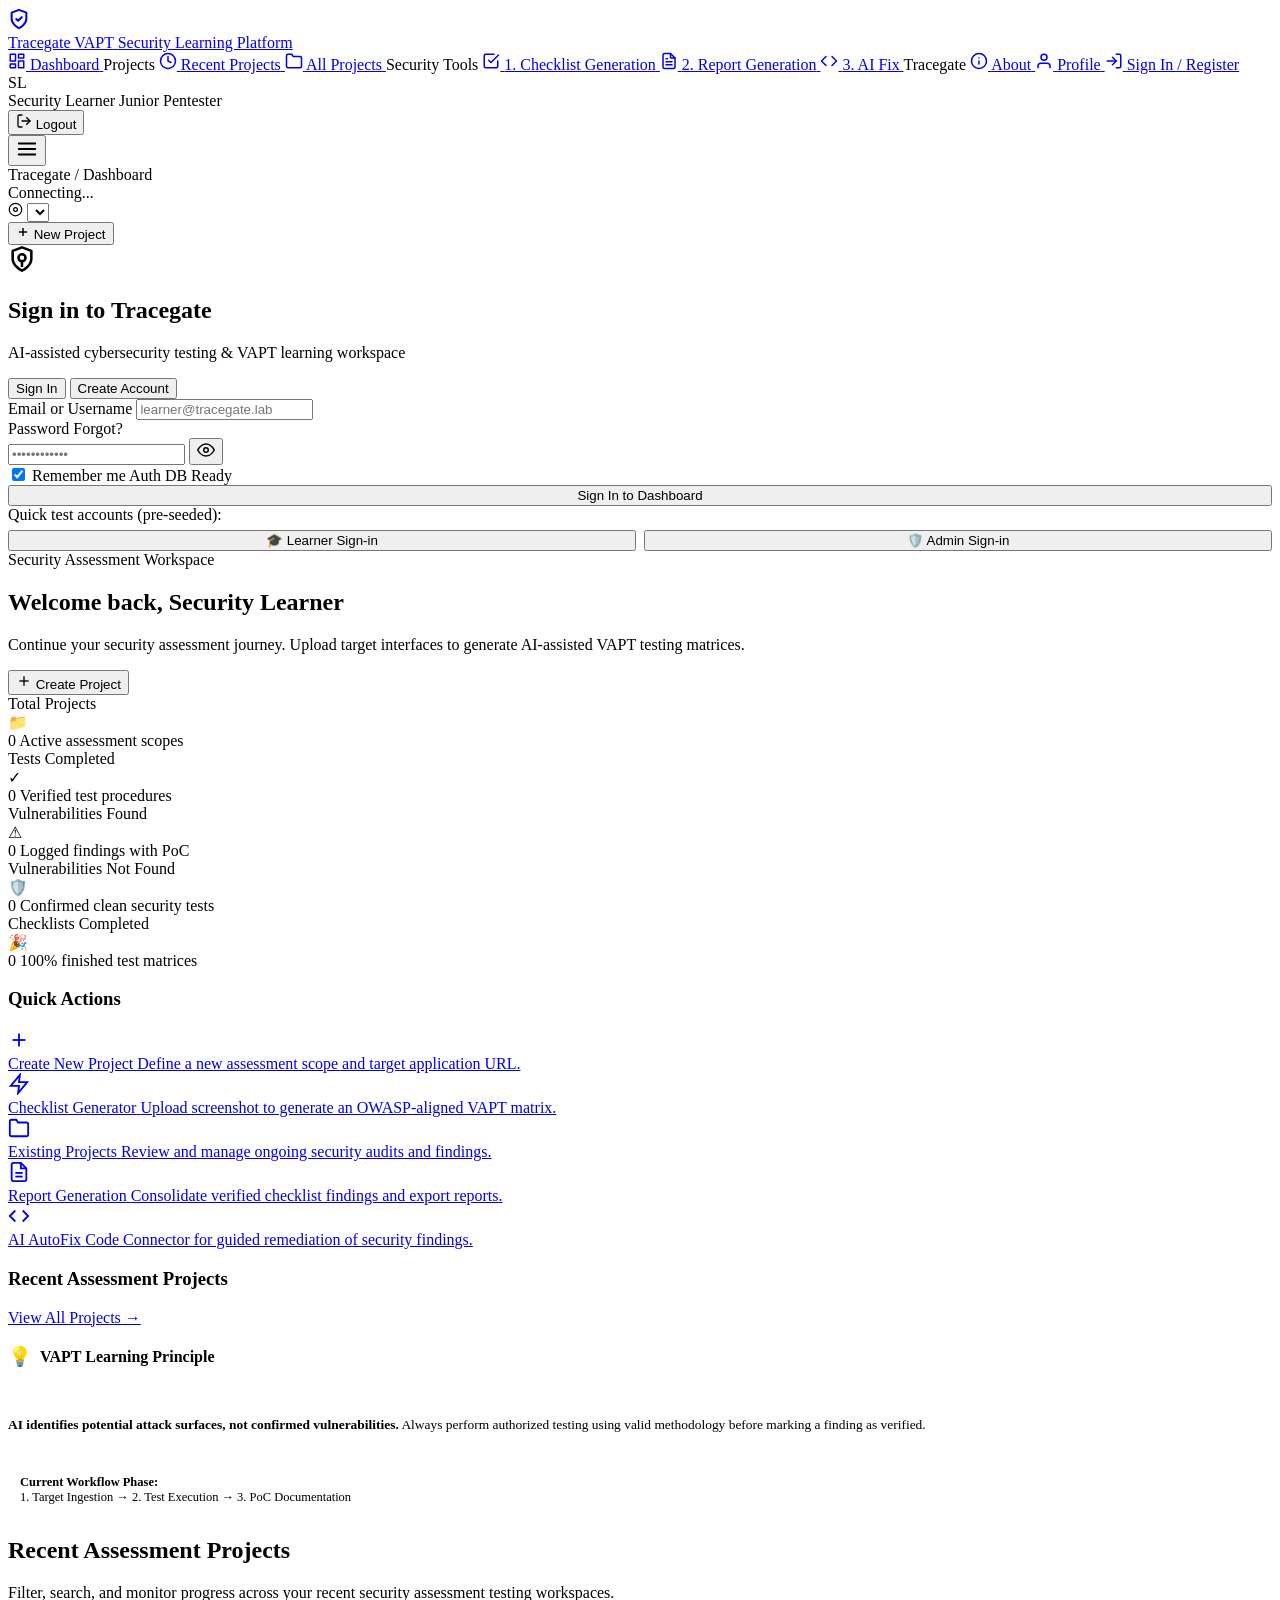
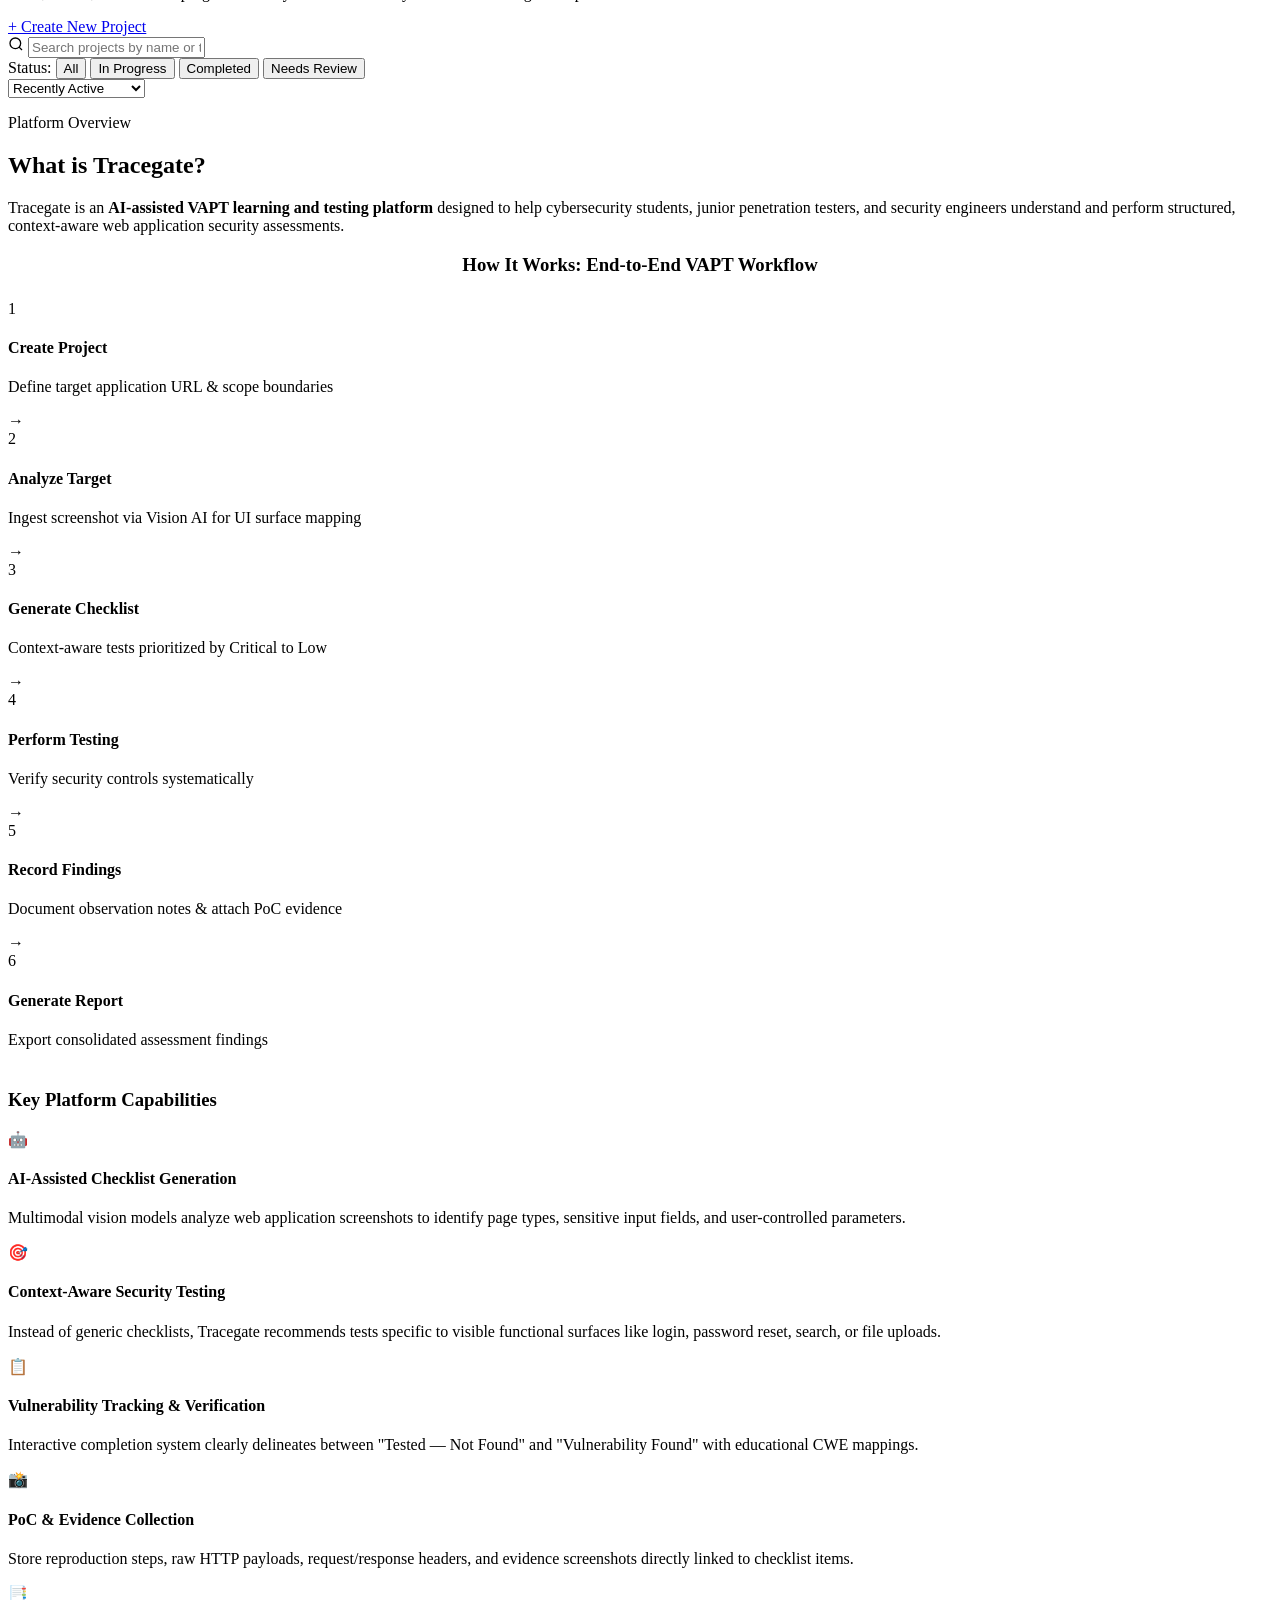
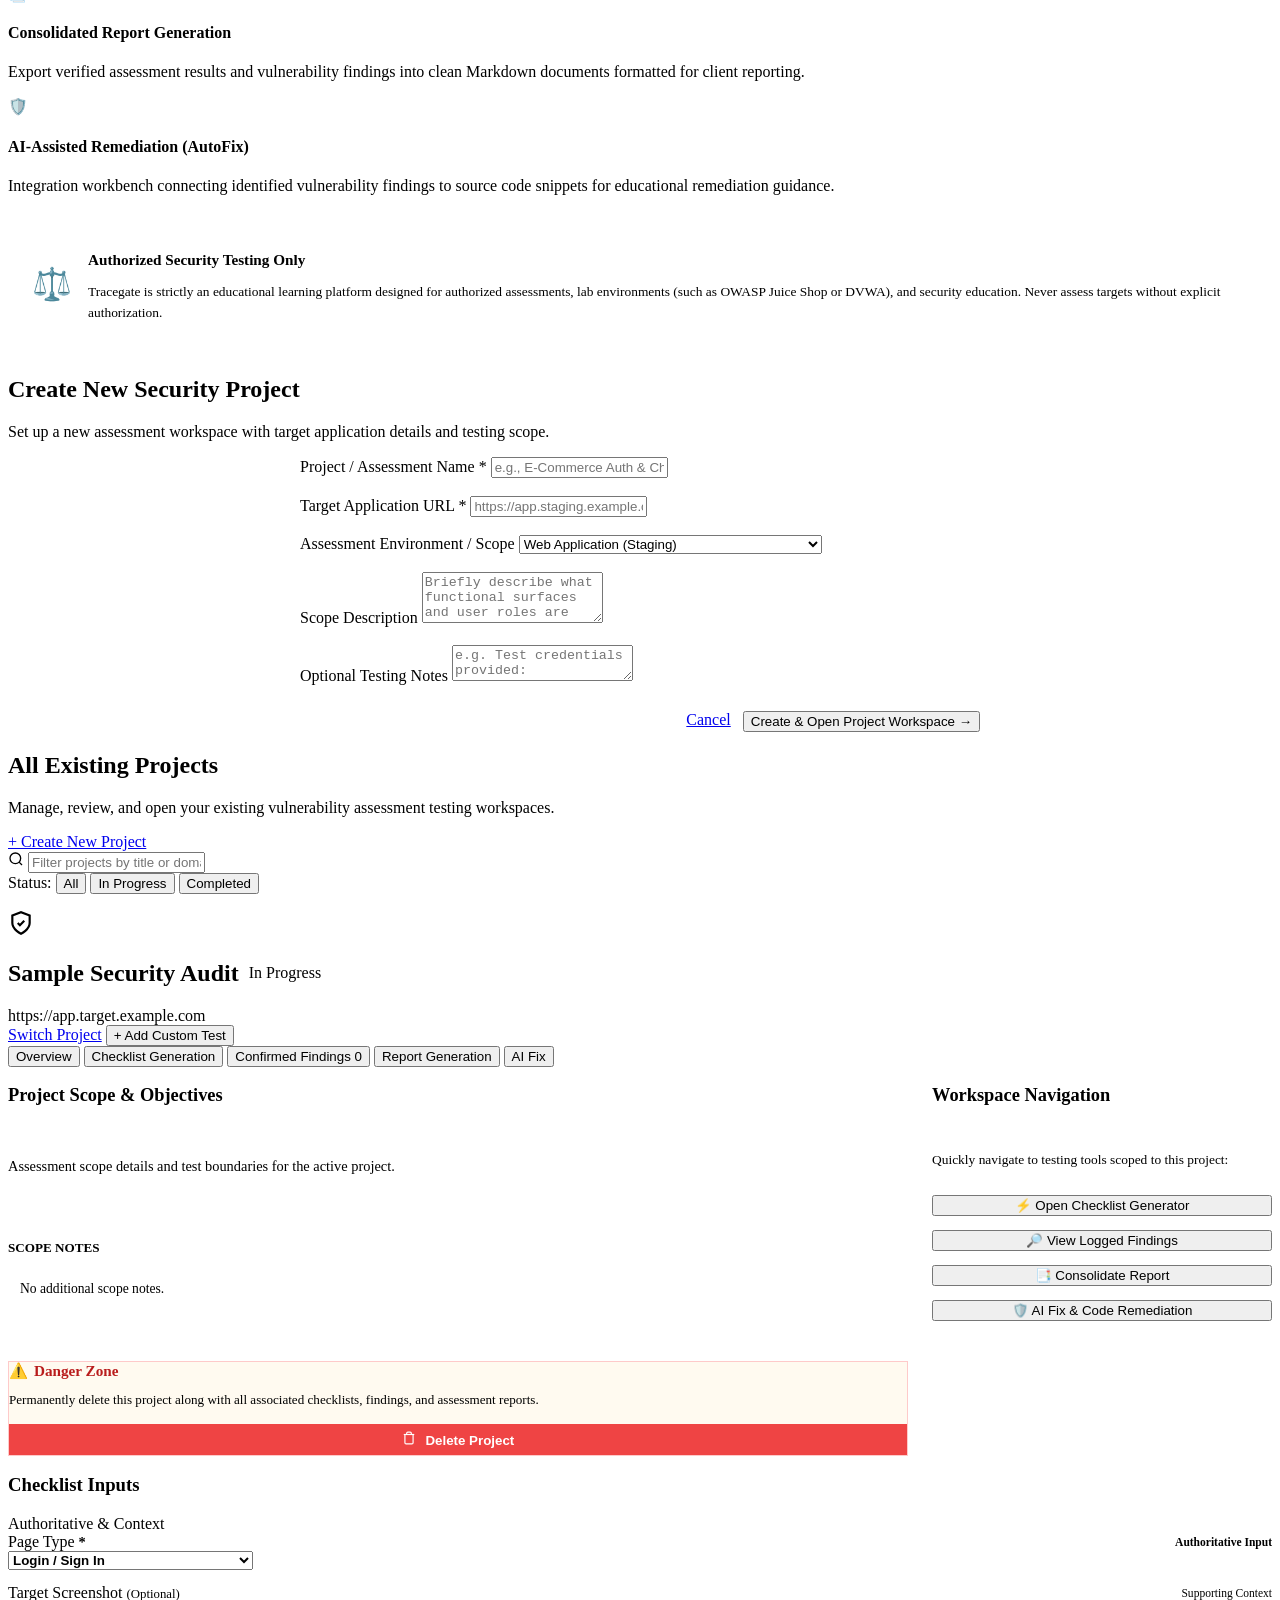
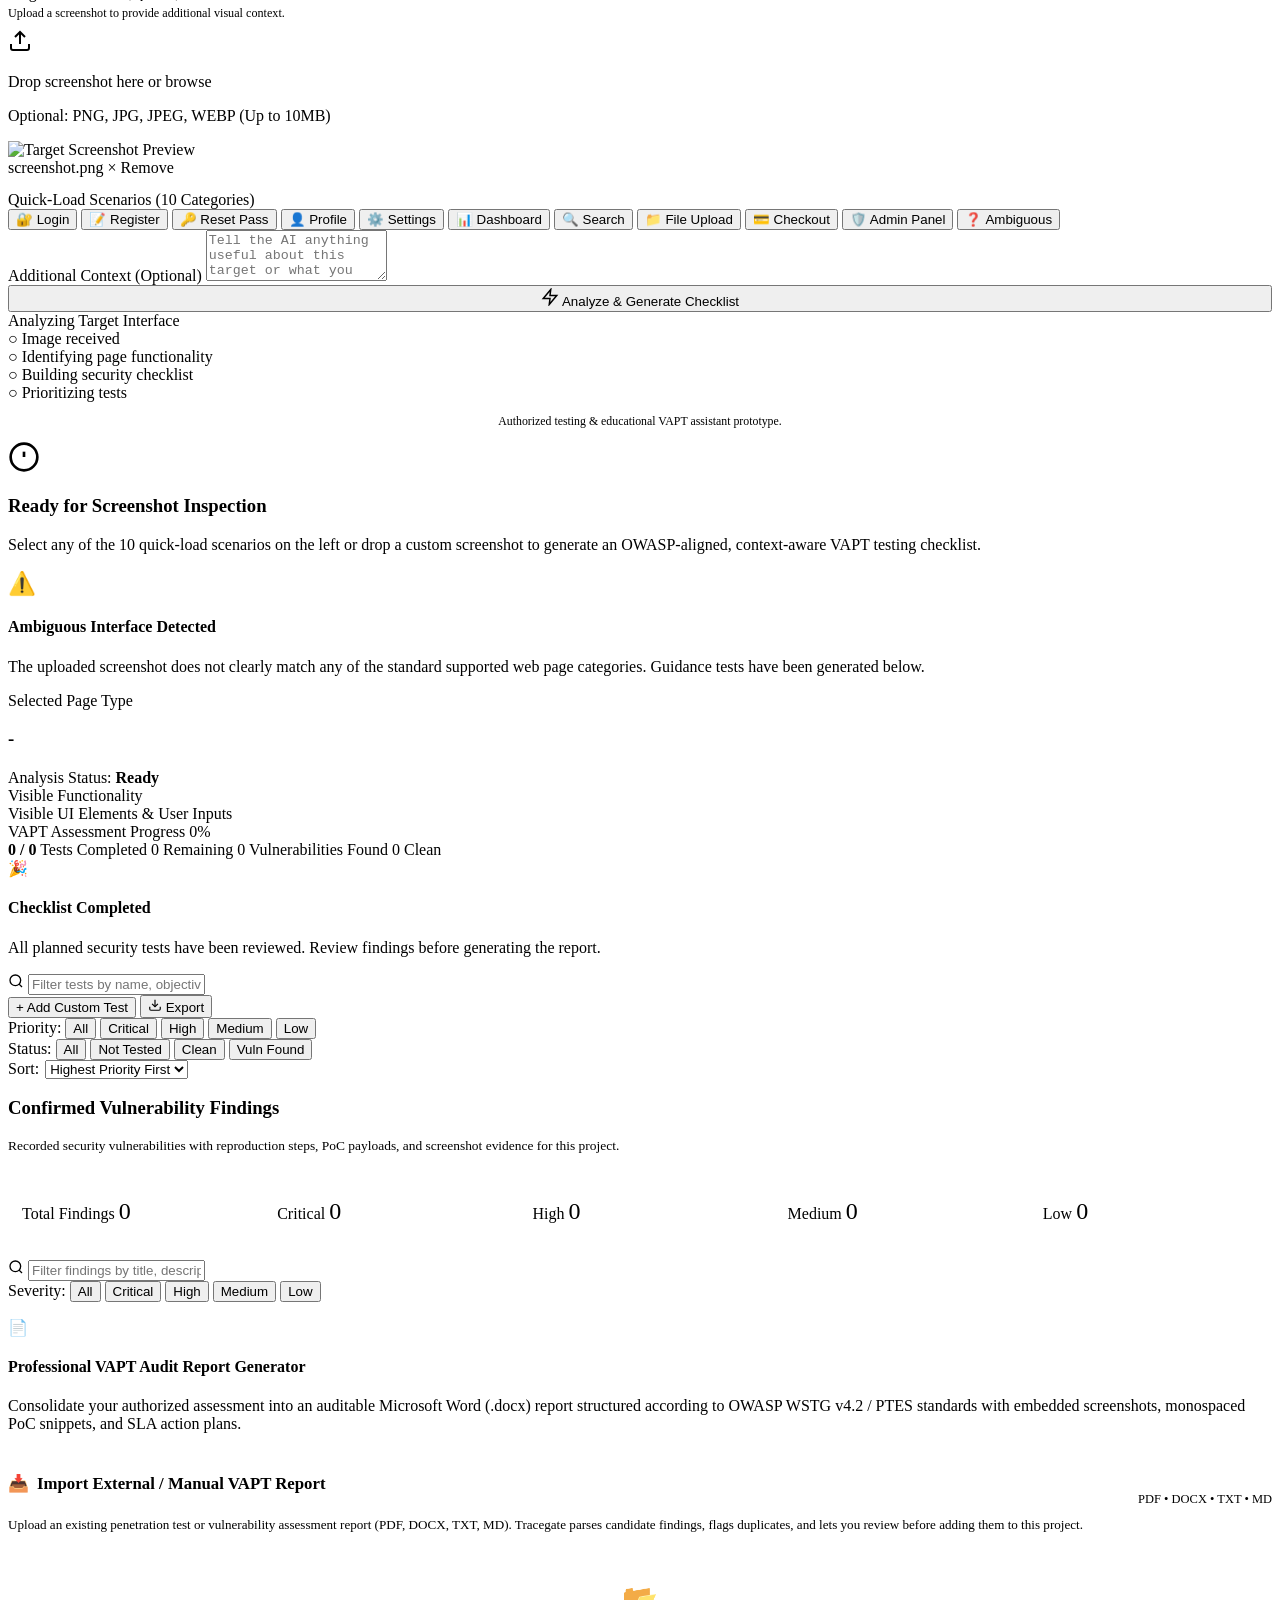
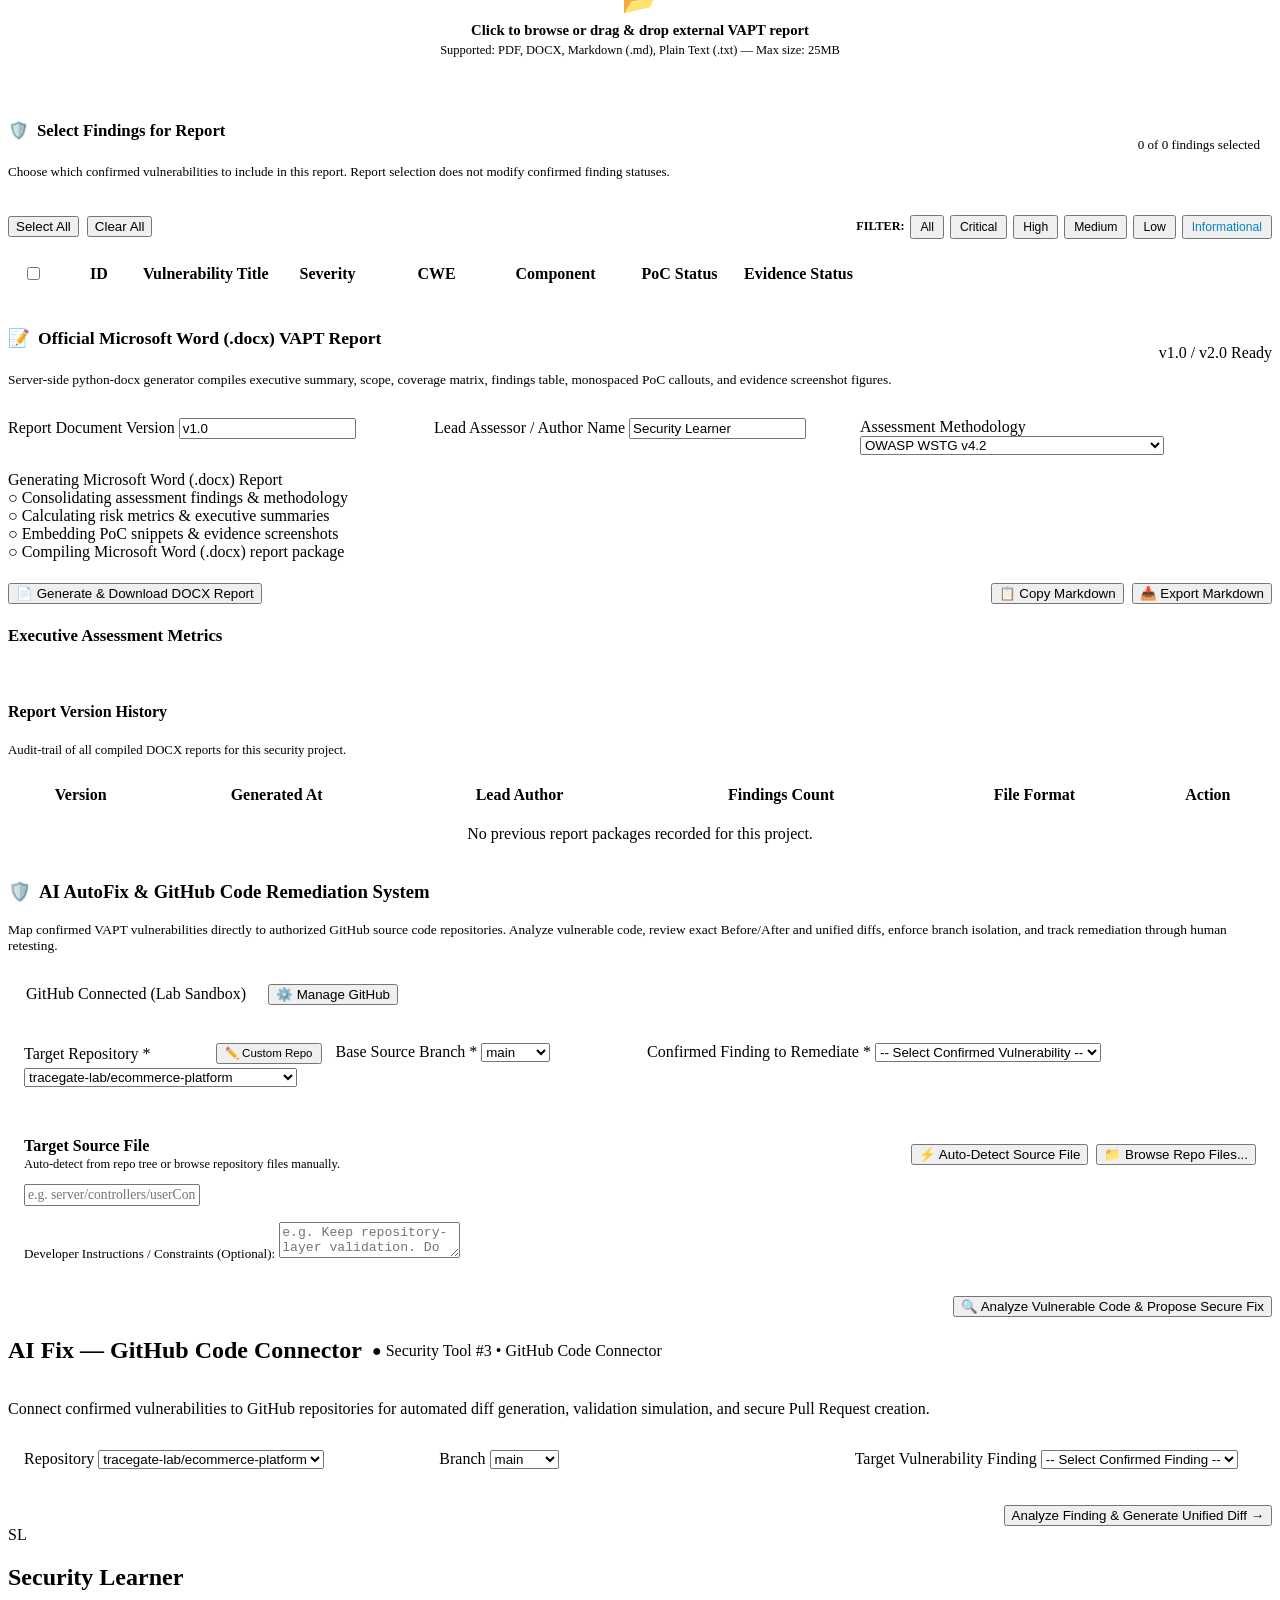
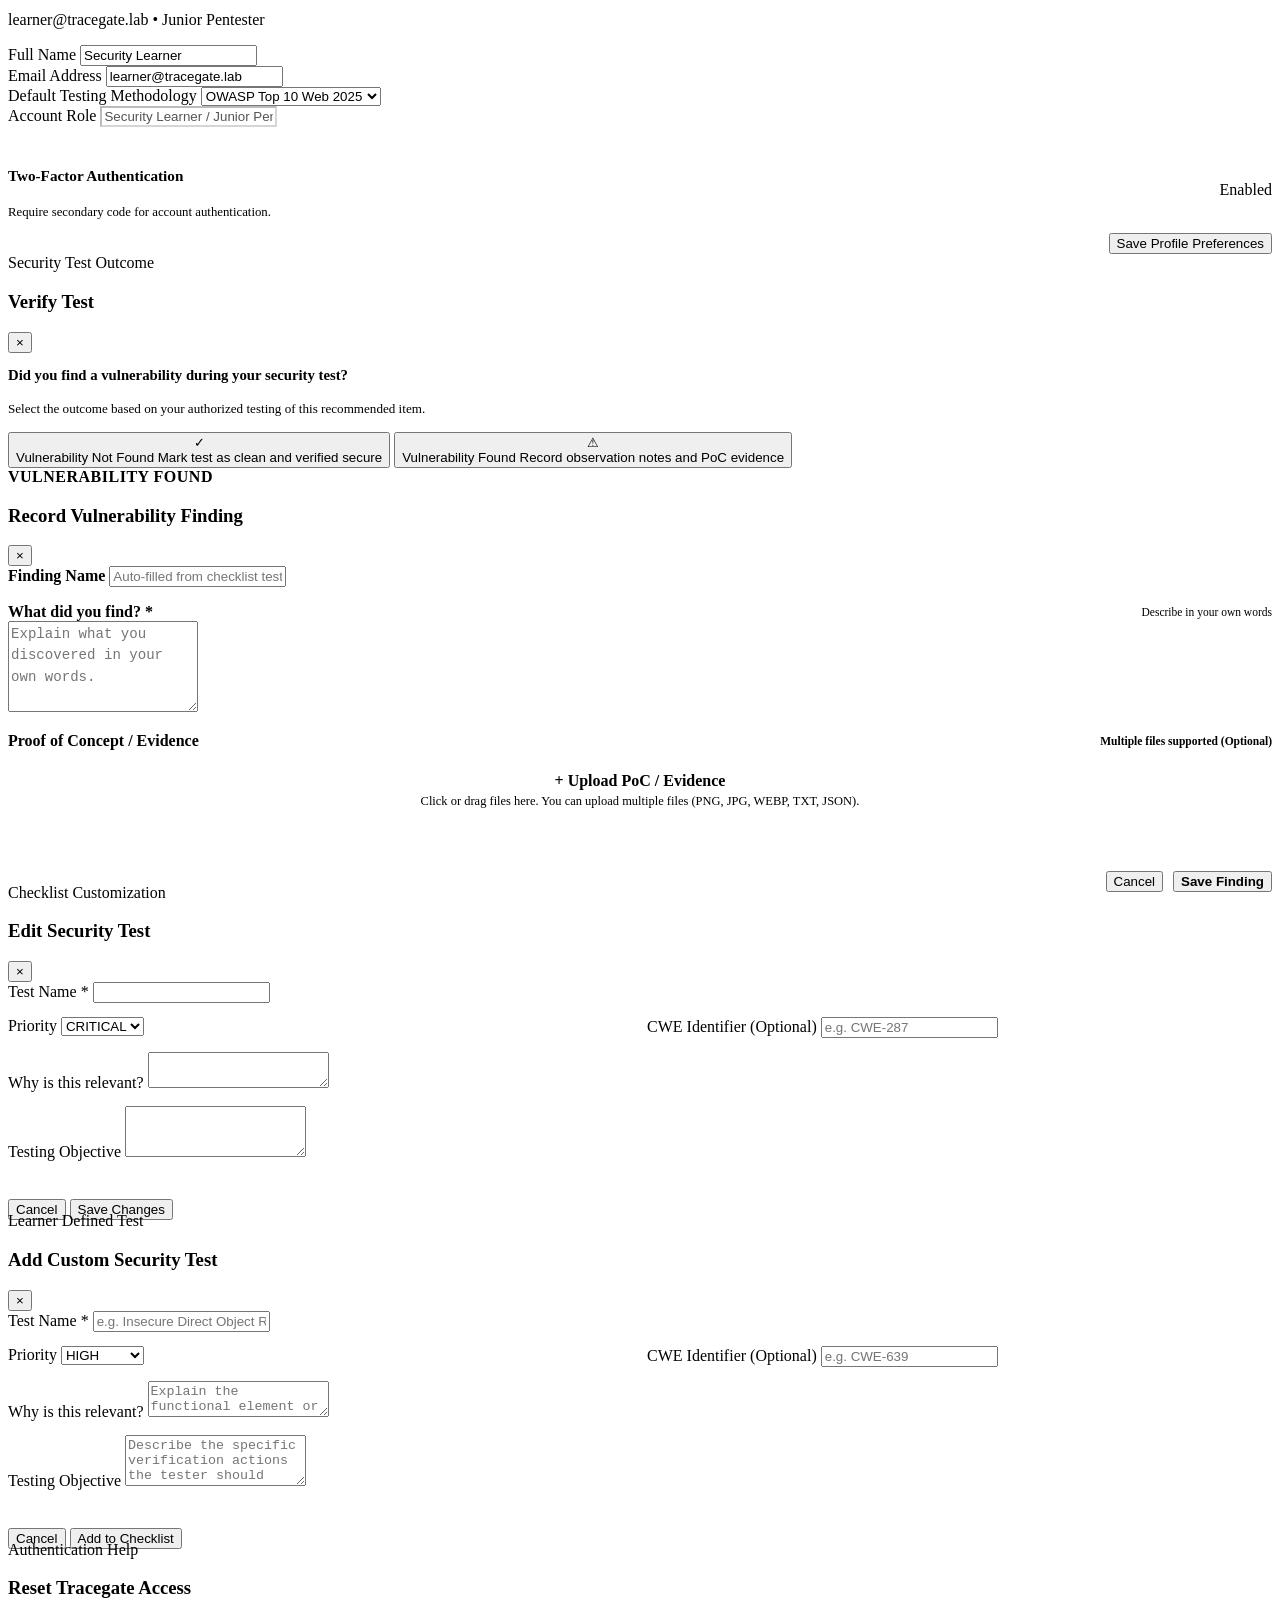
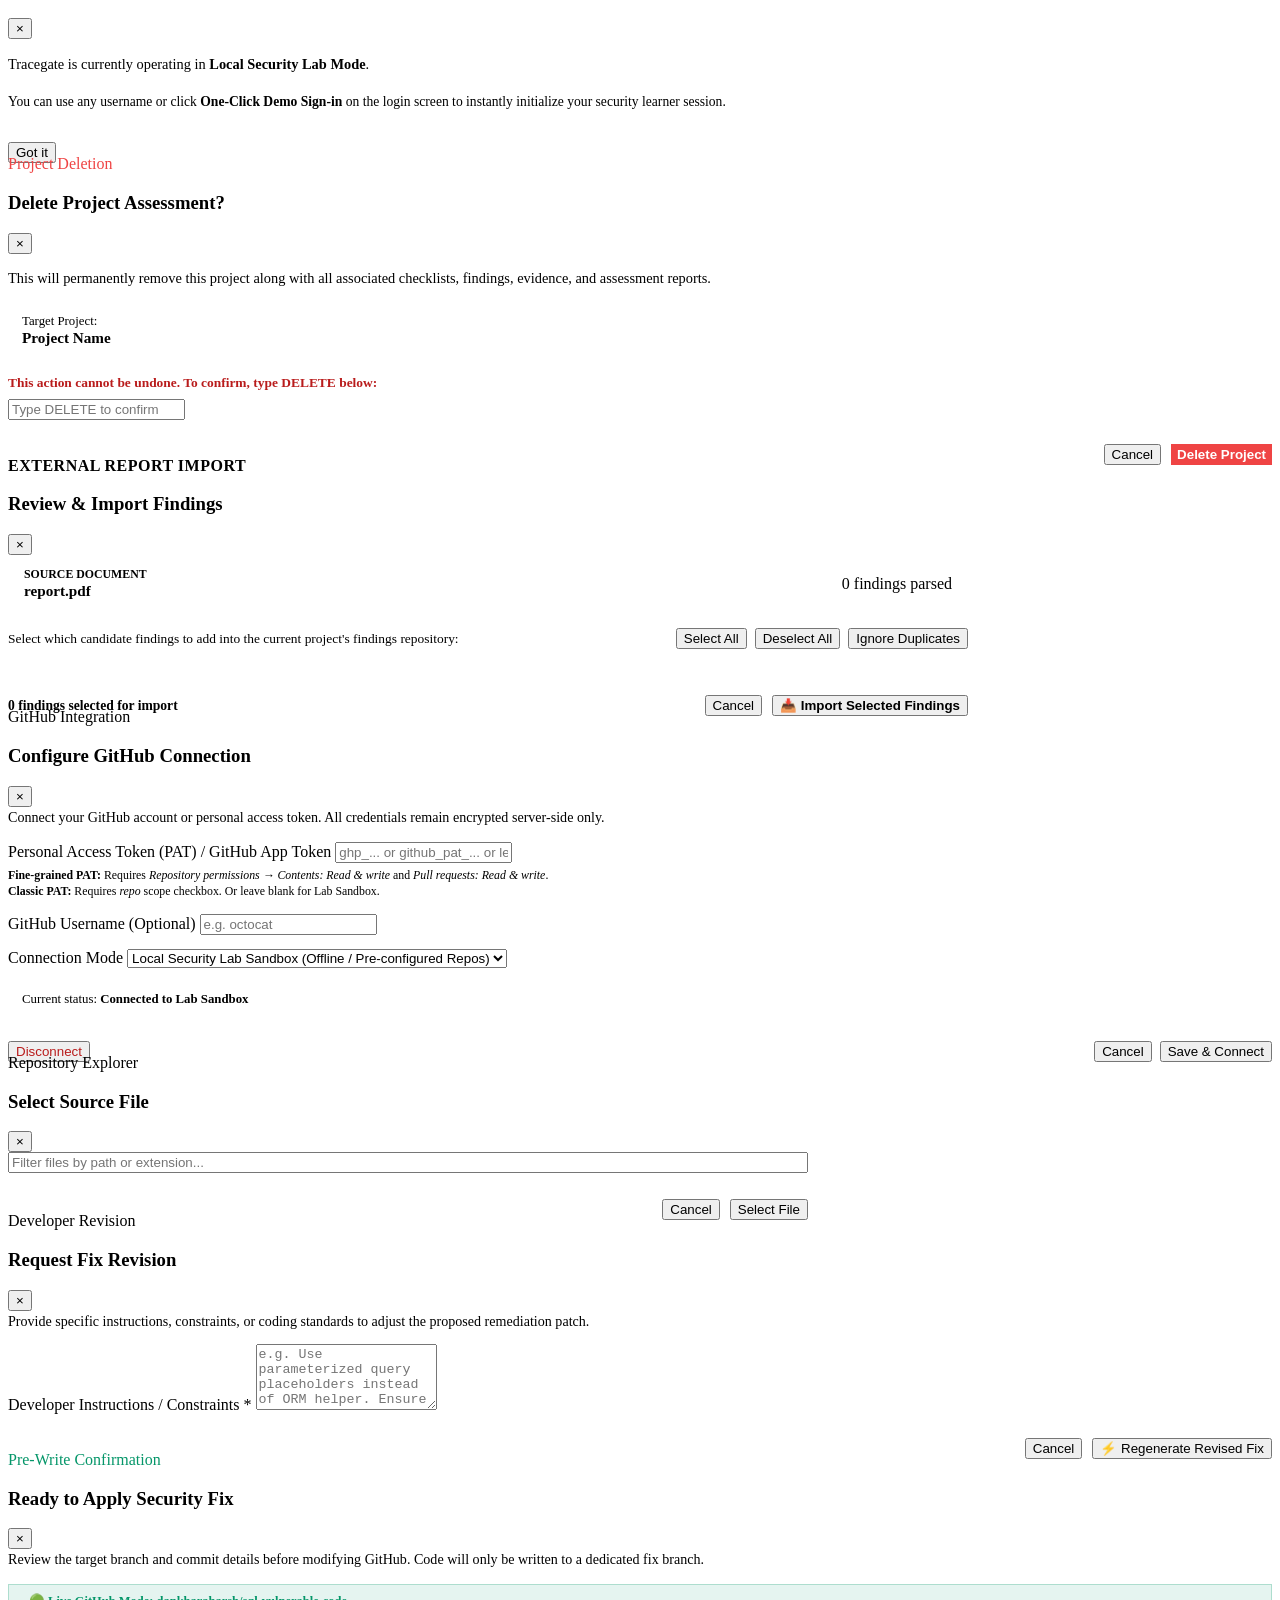
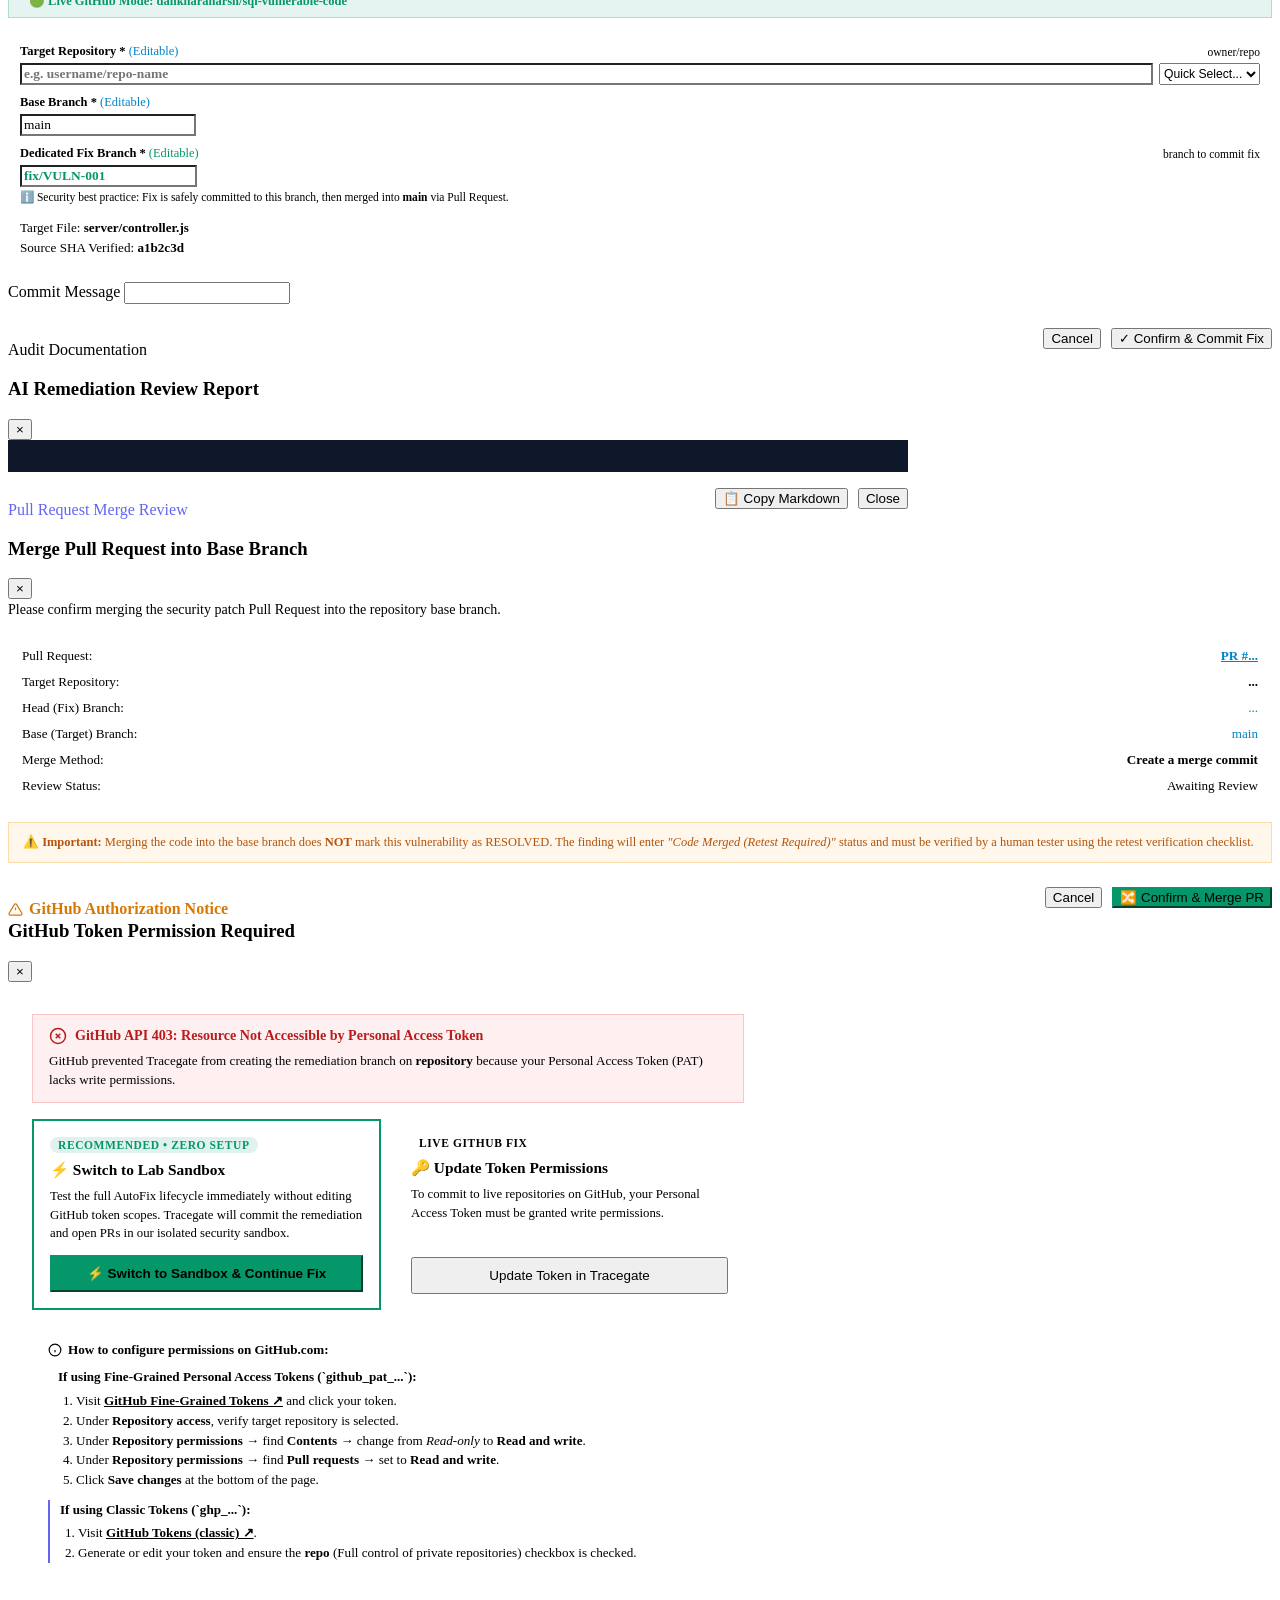
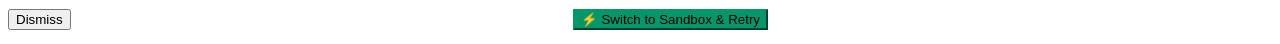
==== commit 32c1cbbf: "Add files via upload" ====
--- a/tracegate/frontend/index.html
+++ b/tracegate/frontend/index.html
@@ -1198,6 +1198,39 @@
                                     <p>Consolidate your authorized assessment into an auditable Microsoft Word (.docx) report structured according to OWASP WSTG v4.2 / PTES standards with embedded screenshots, monospaced PoC snippets, and SLA action plans.</p>
                                 </div>
                             </div>
+                            <!-- 0. External VAPT Report Import -->
+                            <div class="card" style="margin-top: 18px; border: 1px dashed var(--primary-300); background: var(--bg-surface);" id="reportImportCard">
+                                <div class="card-body" style="display: flex; flex-direction: column; gap: 14px;">
+                                    <div style="display: flex; align-items: center; justify-content: space-between; flex-wrap: wrap; gap: 10px;">
+                                        <div>
+                                            <h4 style="font-size: 1.05rem; font-weight: 700; color: var(--text-primary); display: flex; align-items: center; gap: 8px;">
+                                                <span>📥</span> Import External / Manual VAPT Report
+                                            </h4>
+                                            <p style="font-size: 0.82rem; color: var(--text-muted); margin-top: 2px;">
+                                                Upload an existing penetration test or vulnerability assessment report (PDF, DOCX, TXT, MD). Tracegate parses candidate findings, flags duplicates, and lets you review before adding them to this project.
+                                            </p>
+                                        </div>
+                                        <div>
+                                            <span class="badge badge-pending" style="font-size: 0.78rem;">PDF • DOCX • TXT • MD</span>
+                                        </div>
+                                    </div>
+
+                                    <div id="reportImportDropzone" class="report-import-dropzone" style="border: 2px dashed var(--border-default); border-radius: var(--radius-md); padding: 22px; text-align: center; cursor: pointer; transition: all 0.2s; background: var(--bg-subtle);">
+                                        <input type="file" id="reportImportFileInput" accept=".pdf,.docx,.txt,.md" style="display: none;" />
+                                        <div style="font-size: 1.8rem; margin-bottom: 6px;">📂</div>
+                                        <div style="font-weight: 600; font-size: 0.92rem; color: var(--text-primary);">
+                                            Click to browse or drag & drop external VAPT report
+                                        </div>
+                                        <div style="font-size: 0.78rem; color: var(--text-muted); margin-top: 4px;">
+                                            Supported: PDF, DOCX, Markdown (.md), Plain Text (.txt) — Max size: 25MB
+                                        </div>
+                                        <div id="reportImportSpinner" style="display: none; margin-top: 12px; align-items: center; justify-content: center; gap: 8px; color: var(--primary-600); font-weight: 600; font-size: 0.85rem;">
+                                            <div class="spinner" style="width: 18px; height: 18px; border-width: 2px;"></div>
+                                            <span>Parsing report & detecting duplicate findings...</span>
+                                        </div>
+                                    </div>
+                                </div>
+                            </div>
 
                             <!-- 1. Select Findings for Report (Per-Finding Selection & Summary) -->
                             <div class="card" style="margin-top: 18px;" id="reportFindingsSelectionCard">
@@ -1300,8 +1333,11 @@
                                         <div class="form-group">
                                             <label for="docxMethodologySelect" class="form-label">Assessment Methodology</label>
                                             <select id="docxMethodologySelect" class="form-input">
-                                                <option value="owasp_wstg" selected>OWASP WSTG v4.2 & PTES</option>
-                                                <option value="owasp_top10">OWASP Top 10 Web (2025)</option>
+                                                <option value="owasp_wstg" selected>OWASP WSTG v4.2</option>
+                                                <option value="ptes">PTES (Penetration Testing Execution Standard)</option>
+                                                <option value="nist_sp800_115">NIST SP 800-115</option>
+                                                <option value="sans_top25">SANS / CWE Top 25</option>
+                                                <option value="owasp_top10">OWASP Top 10 Web</option>
                                                 <option value="asvs_l2">OWASP ASVS Level 2</option>
                                             </select>
                                         </div>
@@ -1379,54 +1415,102 @@
                     <div class="ws-tab-pane" id="pane-ws-autofix">
                         <div class="card">
                             <div class="card-body" style="display: flex; flex-direction: column; gap: 18px;">
+                                <!-- Header & Connection Status -->
                                 <div class="section-title-row" style="display: flex; justify-content: space-between; align-items: center; flex-wrap: wrap; gap: 12px;">
                                     <div>
                                         <h3 class="section-title" style="display: flex; align-items: center; gap: 8px;">
-                                            <span>🛡️</span> AI AutoFix & GitHub Code Connector
+                                            <span>🛡️</span> AI AutoFix & GitHub Code Remediation System
                                         </h3>
                                         <p style="font-size: 0.84rem; color: var(--text-muted);">
-                                            Map confirmed VAPT vulnerabilities directly to source code repositories. Preview unified diffs, review exact changes, run validation, and commit fixes to dedicated branches.
+                                            Map confirmed VAPT vulnerabilities directly to authorized GitHub source code repositories. Analyze vulnerable code, review exact Before/After and unified diffs, enforce branch isolation, and track remediation through human retesting.
                                         </p>
                                     </div>
-                                    <div id="githubConnectionPill" class="badge badge-in-progress" style="display: flex; align-items: center; gap: 6px; padding: 6px 12px;">
-                                        <span class="status-indicator-dot online-sim"></span>
-                                        <span id="githubStatusLabel">GitHub Connected (tracegate-lab)</span>
+                                    <div style="display: flex; align-items: center; gap: 10px;">
+                                        <div id="githubConnectionPill" class="badge badge-in-progress" style="display: flex; align-items: center; gap: 6px; padding: 6px 12px;">
+                                            <span class="status-indicator-dot online-sim"></span>
+                                            <span id="githubStatusLabel">GitHub Connected (Lab Sandbox)</span>
+                                        </div>
+                                        <button type="button" class="btn btn-outline-primary btn-sm" id="btnOpenGitHubModal">
+                                            ⚙️ Manage GitHub
+                                        </button>
                                     </div>
                                 </div>
 
                                 <!-- Repository, Branch, Finding & Source File Controls -->
                                 <div style="display: grid; grid-template-columns: repeat(auto-fit, minmax(220px, 1fr)); gap: 14px; background: var(--bg-subtle); padding: 16px; border-radius: var(--radius-md);">
                                     <div class="form-group">
-                                        <label for="wsAutofixRepoSelect" class="form-label">Repository *</label>
+                                        <div style="display: flex; justify-content: space-between; align-items: center; margin-bottom: 4px;">
+                                            <label for="wsAutofixRepoSelect" class="form-label" style="margin: 0;">Target Repository *</label>
+                                            <button type="button" class="btn btn-secondary btn-sm" id="btnToggleCustomRepo" style="padding: 1px 7px; font-size: 0.72rem; line-height: 1.3;" title="Type your own GitHub repository name">
+                                                ✏️ Custom Repo
+                                            </button>
+                                        </div>
                                         <select id="wsAutofixRepoSelect" class="form-input">
                                             <option value="tracegate-lab/ecommerce-platform">tracegate-lab/ecommerce-platform</option>
                                             <option value="tracegate-lab/identity-auth-service">tracegate-lab/identity-auth-service</option>
                                             <option value="tracegate-lab/patient-portal-api">tracegate-lab/patient-portal-api</option>
+                                            <option value="__custom__">+ Enter Custom Repository (owner/repo)...</option>
                                         </select>
+                                        <div id="wsAutofixCustomRepoWrapper" style="display: none; margin-top: 6px;">
+                                            <div style="display: flex; gap: 6px;">
+                                                <input type="text" id="wsAutofixCustomRepoInput" class="form-input" style="font-family: var(--font-mono); font-size: 0.84rem;" placeholder="e.g. username/my-vulnerable-repo" />
+                                                <button type="button" class="btn btn-secondary btn-sm" id="btnApplyCustomRepo" style="white-space: nowrap; font-size: 0.78rem;">Use Repo</button>
+                                            </div>
+                                            <span style="font-size: 0.72rem; color: var(--text-muted); margin-top: 2px; display: block;">Enter GitHub repository in <code>owner/repository</code> format</span>
+                                        </div>
                                     </div>
                                     <div class="form-group">
-                                        <label for="wsAutofixBranchSelect" class="form-label">Base Branch</label>
+                                        <label for="wsAutofixBranchSelect" class="form-label">Base Source Branch *</label>
                                         <select id="wsAutofixBranchSelect" class="form-input">
                                             <option value="main" selected>main</option>
                                             <option value="develop">develop</option>
                                             <option value="staging">staging</option>
                                         </select>
                                     </div>
-                                    <div class="form-group">
+                                    <div class="form-group" style="grid-column: span 2;">
                                         <label for="wsAutofixFindingSelect" class="form-label">Confirmed Finding to Remediate *</label>
                                         <select id="wsAutofixFindingSelect" class="form-input">
                                             <option value="">-- Select Confirmed Vulnerability --</option>
                                         </select>
                                     </div>
-                                    <div class="form-group">
-                                        <label for="wsAutofixFileInput" class="form-label">Affected Source File (Optional)</label>
-                                        <input type="text" id="wsAutofixFileInput" class="form-input" placeholder="e.g. server/controllers/userController.js" />
-                                    </div>
-                                </div>
-
-                                <div style="display: flex; justify-content: flex-end;">
+                                </div>
+
+                                <!-- Source File Discovery & Selection Row -->
+                                <div style="background: var(--bg-surface); border: 1px solid var(--border-subtle); padding: 16px; border-radius: var(--radius-md); display: flex; flex-direction: column; gap: 12px;">
+                                    <div style="display: flex; justify-content: space-between; align-items: center; flex-wrap: wrap; gap: 10px;">
+                                        <div>
+                                            <label for="wsAutofixFileInput" class="form-label" style="margin: 0; font-weight: 700;">Target Source File</label>
+                                            <p style="font-size: 0.78rem; color: var(--text-muted); margin: 2px 0 0;">Auto-detect from repo tree or browse repository files manually.</p>
+                                        </div>
+                                        <div style="display: flex; gap: 8px;">
+                                            <button type="button" class="btn btn-secondary btn-sm" id="btnWsAutoDetectFile">
+                                                ⚡ Auto-Detect Source File
+                                            </button>
+                                            <button type="button" class="btn btn-secondary btn-sm" id="btnWsBrowseRepoTree">
+                                                📁 Browse Repo Files...
+                                            </button>
+                                        </div>
+                                    </div>
+
+                                    <div style="display: flex; gap: 10px; align-items: center;">
+                                        <input type="text" id="wsAutofixFileInput" class="form-input" style="font-family: var(--font-mono); font-size: 0.85rem;" placeholder="e.g. server/controllers/userController.js" />
+                                        <span id="wsFileDetectionBadge" style="display: none; white-space: nowrap; font-size: 0.76rem; padding: 4px 8px; border-radius: var(--radius-sm); background: #dbeafe; color: #1e40af; font-weight: 600;">
+                                            Auto-matched (95%)
+                                        </span>
+                                    </div>
+                                    <div id="wsFileDetectionReason" style="display: none; font-size: 0.8rem; color: var(--text-secondary); font-style: italic;"></div>
+
+                                    <!-- Optional Developer Instructions / Constraints -->
+                                    <div class="form-group" style="margin-top: 4px;">
+                                        <label for="wsAutofixDeveloperConstraints" class="form-label" style="font-size: 0.82rem; color: var(--text-muted);">Developer Instructions / Constraints (Optional):</label>
+                                        <textarea id="wsAutofixDeveloperConstraints" class="form-input" rows="2" style="font-size: 0.82rem; resize: vertical;" placeholder="e.g. Keep repository-layer validation. Do not add a new dependency. Preserve the existing response object."></textarea>
+                                    </div>
+                                </div>
+
+                                <!-- Action Buttons Row -->
+                                <div style="display: flex; justify-content: flex-end; gap: 10px;">
                                     <button type="button" class="btn btn-primary" id="btnWsAnalyzeCodeFix">
-                                        🔍 Analyze Vulnerable Code & Generate Diff
+                                        🔍 Analyze Vulnerable Code & Propose Secure Fix
                                     </button>
                                 </div>
 
@@ -1441,35 +1525,73 @@
                                     </div>
                                 </div>
 
-                                <!-- Code Diff & Proposed Patch View -->
-                                <div id="wsDiffViewerWrapper" style="display: none; flex-direction: column; gap: 14px;">
-                                    <div style="background: #0f172a; border-radius: var(--radius-md); overflow: hidden; border: 1px solid #334155;">
-                                        <div style="background: #1e293b; padding: 10px 16px; display: flex; justify-content: space-between; align-items: center; border-bottom: 1px solid #334155; flex-wrap: wrap; gap: 8px;">
-                                            <div style="display: flex; align-items: center; gap: 8px;">
-                                                <span style="font-family: var(--font-mono); font-size: 0.85rem; color: #38bdf8;" id="wsDiffFilePath">server/controllers/userController.js</span>
-                                                <span id="wsDiffFileShaBadge" style="font-family: var(--font-mono); font-size: 0.72rem; color: #94a3b8; background: #334155; padding: 2px 6px; border-radius: 4px;">SHA: a1b2c3d</span>
+                                <!-- Pre-Commit Safety Warning Box (Dependencies or Workflows) -->
+                                <div id="wsAutofixSafetyAlert" style="display: none; background: #fffbeb; border: 1px solid #fde68a; border-radius: var(--radius-md); padding: 14px 18px;">
+                                    <div style="display: flex; align-items: flex-start; gap: 10px;">
+                                        <span style="font-size: 1.2rem;">⚠️</span>
+                                        <div>
+                                            <h5 style="margin: 0; color: #92400e; font-weight: 700; font-size: 0.92rem;">Pre-Commit Safety Warning</h5>
+                                            <p id="wsAutofixSafetyMsg" style="margin: 4px 0 0; font-size: 0.84rem; color: #b45309; line-height: 1.5;"></p>
+                                        </div>
+                                    </div>
+                                </div>
+
+                                <!-- Code Review Panel (Diff & Before/After) -->
+                                <div id="wsDiffViewerWrapper" style="display: none; flex-direction: column; gap: 16px;">
+                                    <!-- View Controls Bar -->
+                                    <div style="display: flex; justify-content: space-between; align-items: center; flex-wrap: wrap; gap: 10px; background: var(--bg-subtle); padding: 10px 16px; border-radius: var(--radius-md); border: 1px solid var(--border-subtle);">
+                                        <div style="display: flex; align-items: center; gap: 10px;">
+                                            <span style="font-weight: 700; font-size: 0.88rem; color: var(--text-primary);" id="wsDiffFilePath">server/controllers/userController.js</span>
+                                            <span id="wsDiffFileShaBadge" style="font-family: var(--font-mono); font-size: 0.72rem; color: #94a3b8; background: #334155; padding: 2px 8px; border-radius: 4px;">SHA: a1b2c3d</span>
+                                            <span class="badge badge-warning" id="wsDiffVulnBadge">VULN-001 Remediation</span>
+                                        </div>
+                                        <div style="display: flex; gap: 6px;">
+                                            <button type="button" class="btn btn-sm btn-primary" id="btnToggleDiffView">📄 Exact Diff</button>
+                                            <button type="button" class="btn btn-sm btn-secondary" id="btnToggleBeforeAfterView">🔄 Before / After</button>
+                                        </div>
+                                    </div>
+
+                                    <!-- Unified Diff View -->
+                                    <div id="wsUnifiedDiffBox" style="background: #0f172a; border-radius: var(--radius-md); overflow: hidden; border: 1px solid #334155;">
+                                        <div style="background: #1e293b; padding: 8px 16px; border-bottom: 1px solid #334155; font-size: 0.76rem; color: #94a3b8; font-family: var(--font-mono); display: flex; justify-content: space-between;">
+                                            <span>Unified Git Patch View</span>
+                                            <span>Target: Dedicated Fix Branch</span>
+                                        </div>
+                                        <div id="wsDiffContainer" style="padding: 14px; font-family: var(--font-mono); font-size: 0.82rem; line-height: 1.6; max-height: 380px; overflow-y: auto; color: #f8fafc; white-space: pre-wrap;"></div>
+                                    </div>
+
+                                    <!-- Before / After Split View -->
+                                    <div id="wsBeforeAfterBox" style="display: none; grid-template-columns: 1fr 1fr; gap: 12px;">
+                                        <div style="background: #0f172a; border-radius: var(--radius-md); overflow: hidden; border: 1px solid #475569;">
+                                            <div style="background: #1e293b; padding: 8px 14px; border-bottom: 1px solid #334155; font-size: 0.76rem; color: #ef4444; font-weight: 700; text-transform: uppercase;">
+                                                BEFORE (Original Vulnerable Source)
                                             </div>
-                                            <span class="badge badge-warning" id="wsDiffVulnBadge">VULN-001 Remediation</span>
-                                        </div>
-
-                                        <!-- Unified Diff View -->
-                                        <div id="wsDiffContainer" style="padding: 14px; font-family: var(--font-mono); font-size: 0.82rem; line-height: 1.6; max-height: 360px; overflow-y: auto; color: #f8fafc; white-space: pre-wrap;">
-                                            <!-- Injected diff lines -->
-                                        </div>
-                                    </div>
-
-                                    <!-- Exact Changes Explanation List -->
-                                    <div style="background: var(--bg-surface); border: 1px solid var(--border-subtle); padding: 14px 18px; border-radius: var(--radius-md); display: flex; flex-direction: column; gap: 8px;">
-                                        <h5 style="font-size: 0.9rem; font-weight: 700; color: var(--primary-700); margin: 0;">Discrete Remediation Changes Applied</h5>
-                                        <ul id="wsDiffChangesList" style="margin: 0 0 0 16px; font-size: 0.84rem; color: var(--text-secondary); line-height: 1.6;">
-                                            <!-- Injected change bullets -->
-                                        </ul>
+                                            <pre id="wsBeforeCodeContainer" style="padding: 14px; font-family: var(--font-mono); font-size: 0.8rem; line-height: 1.5; color: #fca5a5; max-height: 380px; overflow-y: auto; margin: 0; white-space: pre-wrap;"></pre>
+                                        </div>
+                                        <div style="background: #0f172a; border-radius: var(--radius-md); overflow: hidden; border: 1px solid #475569;">
+                                            <div style="background: #1e293b; padding: 8px 14px; border-bottom: 1px solid #334155; font-size: 0.76rem; color: #22c55e; font-weight: 700; text-transform: uppercase;">
+                                                AFTER (Proposed Secure Remediation)
+                                            </div>
+                                            <pre id="wsAfterCodeContainer" style="padding: 14px; font-family: var(--font-mono); font-size: 0.8rem; line-height: 1.5; color: #86efac; max-height: 380px; overflow-y: auto; margin: 0; white-space: pre-wrap;"></pre>
+                                        </div>
+                                    </div>
+
+                                    <!-- Discrete Changes Applied List -->
+                                    <div style="background: var(--bg-surface); border: 1px solid var(--border-subtle); padding: 14px 18px; border-radius: var(--radius-md); display: flex; flex-direction: column; gap: 6px;">
+                                        <h5 style="font-size: 0.88rem; font-weight: 700; color: var(--primary-700); margin: 0;">Discrete Remediation Changes Applied</h5>
+                                        <ul id="wsDiffChangesList" style="margin: 4px 0 0 16px; font-size: 0.84rem; color: var(--text-secondary); line-height: 1.6;"></ul>
+                                    </div>
+
+                                    <!-- Preserved Application Logic List -->
+                                    <div style="background: var(--bg-surface); border: 1px solid var(--border-subtle); padding: 14px 18px; border-radius: var(--radius-md); display: flex; flex-direction: column; gap: 6px;">
+                                        <h5 style="font-size: 0.88rem; font-weight: 700; color: #047857; margin: 0;">Existing Application Logic Preserved</h5>
+                                        <ul id="wsDiffPreservedList" style="margin: 4px 0 0 16px; font-size: 0.84rem; color: var(--text-secondary); line-height: 1.6;"></ul>
                                     </div>
 
                                     <!-- Security Impact & Testing Recommendation -->
                                     <div style="display: grid; grid-template-columns: 1fr 1fr; gap: 14px;">
                                         <div style="background: var(--bg-surface); border: 1px solid var(--border-subtle); padding: 12px 16px; border-radius: var(--radius-md);">
-                                            <h6 style="font-size: 0.82rem; font-weight: 700; color: #047857; margin: 0 0 4px;">🛡️ Security Impact</h6>
+                                            <h6 style="font-size: 0.82rem; font-weight: 700; color: #047857; margin: 0 0 4px;">🛡️ Security Impact & Root Cause</h6>
                                             <p id="wsDiffSecurityImpact" style="font-size: 0.82rem; color: var(--text-secondary); margin: 0; line-height: 1.5;"></p>
                                         </div>
                                         <div style="background: var(--bg-surface); border: 1px solid var(--border-subtle); padding: 12px 16px; border-radius: var(--radius-md);">
@@ -1485,14 +1607,21 @@
                                     </div>
 
                                     <!-- Strict Approval Guard: Decision Actions -->
-                                    <div style="display: flex; justify-content: flex-end; gap: 12px; align-items: center; border-top: 1px solid var(--border-subtle); padding-top: 12px;">
-                                        <span style="font-size: 0.8rem; color: var(--text-muted);">Strict Approval Guard: Code will only be committed to dedicated branch upon your explicit approval.</span>
-                                        <button type="button" class="btn btn-secondary" id="btnWsRejectFix">
-                                            ✕ Reject Fix
-                                        </button>
-                                        <button type="button" class="btn btn-primary" id="btnWsApplyFix">
-                                            ✓ Fix Code in GitHub
-                                        </button>
+                                    <div style="display: flex; justify-content: space-between; align-items: center; border-top: 1px solid var(--border-subtle); padding-top: 14px; flex-wrap: wrap; gap: 10px;">
+                                        <span style="font-size: 0.8rem; color: var(--text-muted);">
+                                            🔒 Strict Approval Guard: Fix will only be committed to a dedicated branch upon your explicit approval.
+                                        </span>
+                                        <div style="display: flex; gap: 10px;">
+                                            <button type="button" class="btn btn-secondary" id="btnWsRejectFix">
+                                                ✕ Reject Fix
+                                            </button>
+                                            <button type="button" class="btn btn-outline-primary" id="btnWsRequestRevision">
+                                                ✎ Request Revision...
+                                            </button>
+                                            <button type="button" class="btn btn-primary" id="btnWsOpenConfirmApply">
+                                                ✓ Approve & Apply Fix
+                                            </button>
+                                        </div>
                                     </div>
                                 </div>
 
@@ -1502,13 +1631,18 @@
                                         <div style="display: flex; align-items: center; gap: 10px;">
                                             <span style="font-size: 1.5rem;">🎉</span>
                                             <div>
-                                                <h4 style="margin: 0; color: #065f46; font-size: 1rem; font-weight: 700;">Security Fix Successfully Applied</h4>
+                                                <h4 style="margin: 0; color: #065f46; font-size: 1rem; font-weight: 700;">Security Fix Successfully Committed</h4>
                                                 <p style="margin: 2px 0 0; color: #047857; font-size: 0.82rem;">Dedicated branch created: <strong id="wsFixBranchName" style="font-family: var(--font-mono);">tracegate/fix/VULN-001</strong> | Commit SHA: <strong id="wsFixCommitSha" style="font-family: var(--font-mono);">a1b2c3d</strong></p>
                                             </div>
                                         </div>
-                                        <button type="button" class="btn btn-primary btn-sm" id="btnWsCreatePR">
-                                            🚀 Create GitHub Pull Request
-                                        </button>
+                                        <div style="display: flex; gap: 8px;">
+                                            <button type="button" class="btn btn-outline-primary btn-sm" id="btnWsViewRemediationReport">
+                                                📥 View Remediation Report
+                                            </button>
+                                            <button type="button" class="btn btn-primary btn-sm" id="btnWsCreatePR">
+                                                🚀 Create GitHub Pull Request
+                                            </button>
+                                        </div>
                                     </div>
 
                                     <div style="background: #ffffff; border: 1px solid #d1fae5; border-radius: var(--radius-sm); padding: 12px;">
@@ -1517,24 +1651,64 @@
                                             <li>1. Static AST Syntax & Lint Check: <strong>PASSED</strong></li>
                                             <li>2. Regression Test Suite: <strong>PASSED</strong></li>
                                             <li>3. Security Boundary Verification: <strong>VERIFIED</strong></li>
+                                            <li>4. Secret & Credential Scanner: <strong>PASSED</strong></li>
                                         </ul>
                                     </div>
 
-                                    <div id="wsPRResultRow" style="display: none; align-items: center; justify-content: space-between; background: #f0fdf4; border: 1px solid #86efac; padding: 10px 14px; border-radius: var(--radius-sm);">
-                                        <span style="font-size: 0.85rem; color: #166534; font-weight: 600;">Pull Request opened successfully!</span>
-                                        <a href="#" target="_blank" id="wsPRLink" class="btn btn-outline-primary btn-sm">View PR on GitHub &rarr;</a>
+                                    <!-- PR Created Banner -->
+                                    <div id="wsPRResultRow" style="display: none; align-items: center; justify-content: space-between; background: #f0fdf4; border: 1px solid #86efac; padding: 12px 16px; border-radius: var(--radius-sm); flex-wrap: wrap; gap: 10px;">
+                                        <div style="display: flex; align-items: center; gap: 10px;">
+                                            <span style="font-size: 1.2rem;">🐙</span>
+                                            <div>
+                                                <div style="font-size: 0.88rem; color: #166534; font-weight: 700;" id="wsPRBannerTitle">GitHub Pull Request Opened</div>
+                                                <div style="font-size: 0.78rem; color: #15803d; display: flex; align-items: center; gap: 6px; flex-wrap: wrap; margin-top: 2px;">
+                                                    <span>Status:</span>
+                                                    <span id="wsPRStatusPill" class="badge badge-in-progress">Open</span>
+                                                    <span style="color: #86efac;">•</span>
+                                                    <span>Review:</span>
+                                                    <span id="wsPRReviewStatusPill" class="badge badge-secondary">Pending</span>
+                                                    <span style="color: var(--text-muted); font-size: 0.74rem;">(Code merged does NOT equal resolved finding)</span>
+                                                </div>
+                                            </div>
+                                        </div>
+                                        <div style="display: flex; gap: 8px; align-items: center;">
+                                            <button type="button" class="btn btn-outline-secondary btn-sm" id="btnWsCheckPRStatus" title="Check live PR status and reviews from GitHub">🔄 Check Status</button>
+                                            <a href="#" target="_blank" id="wsPRLink" class="btn btn-outline-primary btn-sm">View PR on GitHub &rarr;</a>
+                                            <button type="button" class="btn btn-primary btn-sm" id="btnWsMergePR">🔀 Merge PR into Base</button>
+                                        </div>
                                     </div>
 
                                     <!-- Retesting & Verification Checklist Card -->
-                                    <div style="background: #ffffff; border: 1px solid #a7f3d0; border-radius: var(--radius-sm); padding: 14px;">
-                                        <span style="font-size: 0.82rem; font-weight: 700; color: #065f46; text-transform: uppercase; letter-spacing: 0.05em;">Interactive Retesting Checklist:</span>
-                                        <div style="display: flex; align-items: center; gap: 10px; margin-top: 8px;">
-                                            <input type="checkbox" id="chkRetestFinding" style="width: 18px; height: 18px; cursor: pointer;" />
-                                            <label for="chkRetestFinding" style="font-size: 0.88rem; font-weight: 600; color: var(--text-main); cursor: pointer;">
-                                                Retest verified: Vulnerability exploit payload is successfully blocked by applied fix
-                                            </label>
-                                        </div>
-                                        <div id="retestSuccessBadge" style="display: none; margin-top: 8px; font-size: 0.84rem; color: #15803d; font-weight: 600;">
+                                    <div style="background: #ffffff; border: 1px solid #a7f3d0; border-radius: var(--radius-sm); padding: 16px; display: flex; flex-direction: column; gap: 12px;">
+                                        <div style="display: flex; justify-content: space-between; align-items: center;">
+                                            <div>
+                                                <span style="font-size: 0.85rem; font-weight: 700; color: #065f46; text-transform: uppercase; letter-spacing: 0.05em;">Human Retest Verification Checklist</span>
+                                                <p style="margin: 2px 0 0; font-size: 0.78rem; color: var(--text-muted);">Execute each verification test before confirming resolution.</p>
+                                            </div>
+                                            <span id="retestLifecyclePill" class="badge badge-warning">Retest Pending</span>
+                                        </div>
+
+                                        <div id="wsRetestChecklistItems" style="display: flex; flex-direction: column; gap: 8px; margin-top: 4px;">
+                                            <!-- Dynamically populated retest checklist items with individual checkboxes -->
+                                        </div>
+
+                                        <div class="form-group" style="margin-top: 4px;">
+                                            <label for="txtRetestNotes" class="form-label" style="font-size: 0.8rem; color: var(--text-secondary);">Tester Retest Notes / Observations:</label>
+                                            <input type="text" id="txtRetestNotes" class="form-input" placeholder="e.g. Verified with SQL injection payload; returned HTTP 403. Normal search works." />
+                                        </div>
+
+                                        <!-- Retest Pass / Fail Action Buttons -->
+                                        <div style="display: flex; justify-content: flex-end; gap: 10px; border-top: 1px solid #e2e8f0; padding-top: 10px; margin-top: 4px;">
+                                            <button type="button" class="btn btn-sm" id="btnWsFailRetest" style="background: #fee2e2; color: #b91c1c; border: 1px solid #fecdd3; font-weight: 600;">
+                                                ✗ Fail Retest -> Reopen Finding
+                                            </button>
+                                            <button type="button" class="btn btn-sm" id="btnWsPassRetest" style="background: #dcfce7; color: #15803d; border: 1px solid #bbf7d0; font-weight: 600;">
+                                                ✓ Pass Retest -> Mark Resolved
+                                            </button>
+                                        </div>
+
+                                        <input type="checkbox" id="chkRetestFinding" style="display: none;" />
+                                        <div id="retestSuccessBadge" style="display: none; margin-top: 4px; font-size: 0.84rem; color: #15803d; font-weight: 600;">
                                             ✓ Finding lifecycle transitioned: <strong>Fix Applied &rarr; Retested &rarr; Resolved</strong>
                                         </div>
                                     </div>
@@ -1713,110 +1887,80 @@
         </div>
     </div>
 
-    <!-- 2. Record Vulnerability Finding Modal -->
+    <!-- 2. Record Vulnerability Finding Modal (Simplified Flow) -->
     <div class="modal-overlay" id="modalFinding">
         <div class="modal-card modal-lg">
             <div class="modal-header-bar">
                 <div class="modal-title-group">
-                    <span class="modal-title-eyebrow" style="color: var(--crit-color);">Vulnerability Documentation & Verification</span>
-                    <h3>Record Structured Vulnerability Finding</h3>
-                </div>
-                <div style="display: flex; align-items: center; gap: 10px;">
-                    <button type="button" class="btn btn-outline-primary btn-sm" id="btnAiAutoStructure" title="Auto-populate observation, CWE, CVSS, PoC, remediation, and mitigation from controlled knowledge base">
-                        ✨ AI Auto-Structure
-                    </button>
-                    <button type="button" class="modal-close-icon" id="btnCloseFindingModal">&times;</button>
-                </div>
+                    <span class="modal-title-eyebrow" style="color: var(--crit-color); text-transform: uppercase; font-weight: 700; letter-spacing: 0.5px;">Vulnerability Found</span>
+                    <h3 id="findingModalHeading">Record Vulnerability Finding</h3>
+                </div>
+                <button type="button" class="modal-close-icon" id="btnCloseFindingModal">&times;</button>
             </div>
             <div class="modal-body-content">
-                <form id="findingForm" onsubmit="return false;" style="display: flex; flex-direction: column; gap: 14px;">
+                <form id="findingForm" onsubmit="return false;" style="display: flex; flex-direction: column; gap: 16px;">
+                    <!-- Finding Name (Auto-filled from checklist item, editable) -->
                     <div class="form-group">
-                        <label for="findingNameInput" class="form-label">Finding Title *</label>
-                        <input type="text" id="findingNameInput" class="form-input" placeholder="e.g. SQL Injection in Search Parameter" required />
-                    </div>
-
-                    <div style="display: grid; grid-template-columns: repeat(auto-fit, minmax(140px, 1fr)); gap: 12px;">
-                        <div class="form-group">
-                            <label for="findingSeverityInput" class="form-label">Severity *</label>
-                            <select id="findingSeverityInput" class="form-input" style="font-weight: 700;">
-                                <option value="CRITICAL">CRITICAL</option>
-                                <option value="HIGH" selected>HIGH</option>
-                                <option value="MEDIUM">MEDIUM</option>
-                                <option value="LOW">LOW</option>
-                            </select>
-                        </div>
-
-                        <div class="form-group">
-                            <label for="findingCweInput" class="form-label">CWE Identifier</label>
-                            <input type="text" id="findingCweInput" class="form-input" placeholder="e.g. CWE-89" />
-                        </div>
-
-                        <div class="form-group">
-                            <label for="findingCvssInput" class="form-label">CVSS v3.1 Score</label>
-                            <input type="number" step="0.1" min="0" max="10" id="findingCvssInput" class="form-input" placeholder="e.g. 8.8" />
-                        </div>
-
-                        <div class="form-group">
-                            <label for="findingStatusInput" class="form-label">Finding Status</label>
-                            <select id="findingStatusInput" class="form-input">
-                                <option value="Open" selected>Open</option>
-                                <option value="In Remediation">In Remediation</option>
-                                <option value="Remediated">Remediated</option>
-                                <option value="Accepted Risk">Accepted Risk</option>
-                            </select>
-                        </div>
-                    </div>
-
+                        <label for="findingNameInput" class="form-label" style="font-weight: 600;">Finding Name</label>
+                        <input type="text" id="findingNameInput" class="form-input" placeholder="Auto-filled from checklist test" required />
+                    </div>
+
+                    <!-- What did you find? (Main required natural language field) -->
                     <div class="form-group">
-                        <label for="findingDescInput" class="form-label">Technical Observation *</label>
-                        <textarea id="findingDescInput" class="form-input" rows="3" placeholder="Describe the technical vulnerability observation, mechanism, and root cause..." required></textarea>
-                    </div>
-
+                        <label for="findingObservationInput" class="form-label" style="font-weight: 600; display: flex; justify-content: space-between; align-items: center;">
+                            <span>What did you find? <strong style="color: var(--crit-color);">*</strong></span>
+                            <span style="font-size: 0.72rem; color: var(--text-muted); font-weight: normal;">Describe in your own words</span>
+                        </label>
+                        <textarea id="findingObservationInput" class="form-input" rows="4" style="resize: vertical; font-size: 0.88rem; line-height: 1.5;" placeholder="Explain what you discovered in your own words.&#10;&#10;Example: I changed the user ID from 102 to 103 in the request and was able to view another user's profile." required></textarea>
+                    </div>
+
+                    <!-- Proof of Concept / Evidence (Multi-File Uploader) -->
                     <div class="form-group">
-                        <label for="findingImpactInput" class="form-label">Technical & Business Impact</label>
-                        <textarea id="findingImpactInput" class="form-input" rows="2" placeholder="Explain the potential confidentiality, integrity, availability, or business impact..."></textarea>
-                    </div>
-
-                    <div class="form-group">
-                        <label for="findingNotesInput" class="form-label">Step-by-Step Reproduction Steps *</label>
-                        <textarea id="findingNotesInput" class="form-input" rows="3" placeholder="1. Intercept HTTP POST /api/v1/auth&#10;2. Inject payload into username parameter&#10;3. Observe response and bypass verification" required></textarea>
-                    </div>
-
-                    <div class="form-group">
-                        <label for="findingPocInput" class="form-label">Monospaced Proof of Concept (PoC) / Payload Snippet *</label>
-                        <textarea id="findingPocInput" class="form-input" rows="3" style="font-family: var(--font-mono); font-size: 0.8rem;" placeholder="POST /api/v1/search HTTP/1.1&#10;Host: target.app&#10;Payload: ' UNION SELECT null, username, password FROM users--" required></textarea>
-                    </div>
-
-                    <div style="display: grid; grid-template-columns: 1fr 1fr; gap: 14px;">
-                        <div class="form-group">
-                            <label for="findingRemediationInput" class="form-label">Tailored Remediation Guidance</label>
-                            <textarea id="findingRemediationInput" class="form-input" rows="2" placeholder="e.g. Use parameterized queries / prepared statements (CWE-89)"></textarea>
-                        </div>
-                        <div class="form-group">
-                            <label for="findingMitigationInput" class="form-label">Defense-in-Depth Mitigation</label>
-                            <textarea id="findingMitigationInput" class="form-input" rows="2" placeholder="e.g. Restrict database user privileges, deploy WAF rules"></textarea>
-                        </div>
-                    </div>
-
-                    <div class="form-group">
-                        <label class="form-label">PoC Screenshot Evidence (Optional)</label>
-                        <div class="evidence-dropzone" id="evidenceDropzone">
-                            <input type="file" id="evidenceFileInput" accept="image/png,image/jpeg,image/webp" hidden />
-                            <span id="evidenceEmptyLabel" style="font-size: 0.82rem; color: var(--text-muted);">
-                                📁 Click to attach PoC evidence screenshot
-                            </span>
-                            <div class="evidence-preview-wrap" id="evidencePreviewWrap">
-                                <img id="evidencePreviewImg" class="evidence-img-thumb" alt="Evidence" />
-                                <span id="evidenceFileName" style="font-size: 0.78rem; font-weight: 600;">evidence.png</span>
-                                <button type="button" id="btnClearEvidence" style="color: var(--crit-color); font-weight: 600; font-size: 0.78rem;">Remove</button>
-                            </div>
-                        </div>
-                    </div>
-
-                    <div class="modal-footer-bar" style="margin: 8px -24px -24px; padding: 16px 24px;">
+                        <label class="form-label" style="font-weight: 600; display: flex; justify-content: space-between; align-items: center;">
+                            <span>Proof of Concept / Evidence</span>
+                            <span style="font-size: 0.72rem; color: var(--text-muted);">Multiple files supported (Optional)</span>
+                        </label>
+                        <input type="file" id="evidenceFileInput" accept=".png,.jpg,.jpeg,.webp,.txt,.json,image/png,image/jpeg,image/webp,text/plain,application/json" multiple style="display: none;" />
+                        <div class="evidence-multi-dropzone" id="evidenceMultiDropzone" style="padding: 22px 16px; border: 2px dashed var(--border-subtle); border-radius: var(--radius-md); text-align: center; cursor: pointer; background: var(--bg-surface-2); transition: all 0.2s ease;">
+                            <div style="font-size: 1rem; font-weight: 700; color: var(--accent-primary); margin-bottom: 4px;">
+                                + Upload PoC / Evidence
+                            </div>
+                            <p style="font-size: 0.78rem; color: var(--text-muted); margin: 0;">
+                                Click or drag files here. You can upload multiple files (PNG, JPG, WEBP, TXT, JSON).
+                            </p>
+                        </div>
+
+                        <!-- Dynamic Uploaded Evidence List -->
+                        <div id="uploadedEvidenceContainer" style="display: none; margin-top: 12px;">
+                            <div style="font-size: 0.74rem; font-weight: 700; text-transform: uppercase; letter-spacing: 0.5px; color: var(--text-muted); margin-bottom: 6px;">
+                                Uploaded Evidence
+                            </div>
+                            <div id="uploadedEvidenceList" style="display: flex; flex-direction: column; gap: 6px;">
+                                <!-- Evidence file items rendered here -->
+                            </div>
+                        </div>
+                    </div>
+
+                    <!-- Hidden legacy inputs to maintain 100% backward compatibility with existing tests & scripts -->
+                    <div style="display: none;" aria-hidden="true">
+                        <input type="text" id="findingDescInput" />
+                        <select id="findingSeverityInput"><option value="CRITICAL">CRITICAL</option><option value="HIGH" selected>HIGH</option><option value="MEDIUM">MEDIUM</option><option value="LOW">LOW</option></select>
+                        <input type="text" id="findingCweInput" />
+                        <input type="number" id="findingCvssInput" />
+                        <select id="findingStatusInput"><option value="Open" selected>Open</option></select>
+                        <textarea id="findingImpactInput"></textarea>
+                        <textarea id="findingNotesInput"></textarea>
+                        <textarea id="findingPocInput"></textarea>
+                        <textarea id="findingRemediationInput"></textarea>
+                        <textarea id="findingMitigationInput"></textarea>
+                        <button type="button" id="btnAiAutoStructure"></button>
+                        <div id="evidenceDropzone"><span id="evidenceEmptyLabel"></span><div id="evidencePreviewWrap"><img id="evidencePreviewImg" /><span id="evidenceFileName"></span><button type="button" id="btnClearEvidence"></button></div></div>
+                    </div>
+
+                    <div class="modal-footer-bar" style="margin: 8px -24px -24px; padding: 16px 24px; display: flex; justify-content: flex-end; gap: 10px;">
                         <button type="button" class="btn btn-secondary" id="btnCancelFinding">Cancel</button>
-                        <button type="button" class="btn btn-danger" id="btnSaveFinding">
-                            Save Finding &rarr;
+                        <button type="button" class="btn btn-danger" id="btnSaveFinding" style="font-weight: 600;">
+                            Save Finding
                         </button>
                     </div>
                 </form>
@@ -1986,10 +2130,388 @@
         </div>
     </div>
 
+    <!-- 7. Review & Import External Report Findings Modal -->
+    <div class="modal-overlay" id="modalImportReportReview">
+        <div class="modal-card modal-lg" style="max-width: 960px; max-height: 90vh; display: flex; flex-direction: column;">
+            <div class="modal-header-bar">
+                <div class="modal-title-group">
+                    <span class="modal-title-eyebrow" style="color: var(--primary-600); text-transform: uppercase; font-weight: 700; letter-spacing: 0.5px;">External Report Import</span>
+                    <h3 id="importModalHeading">Review & Import Findings</h3>
+                </div>
+                <button type="button" class="modal-close-icon" id="btnCloseImportModal">&times;</button>
+            </div>
+            <div class="modal-body-content" style="flex: 1; overflow-y: auto; padding-bottom: 16px;">
+                <!-- Source Doc Info Banner -->
+                <div style="background: var(--bg-subtle); border-radius: var(--radius-md); padding: 12px 16px; border: 1px solid var(--border-subtle); display: flex; justify-content: space-between; align-items: center; flex-wrap: wrap; gap: 10px; margin-bottom: 16px;">
+                    <div>
+                        <div style="font-size: 0.74rem; color: var(--text-muted); text-transform: uppercase; font-weight: 600;">Source Document</div>
+                        <div id="importDocNameSpan" style="font-weight: 700; font-size: 0.95rem; color: var(--text-primary);">report.pdf</div>
+                    </div>
+                    <div style="display: flex; gap: 8px; align-items: center;">
+                        <span class="badge badge-completed" id="importCandidatesCountBadge">0 findings parsed</span>
+                        <span class="badge" id="importDuplicatesCountBadge" style="display: none; background: #fef3c7; color: #92400e; border: 1px solid #fcd34d;">0 duplicates</span>
+                    </div>
+                </div>
+
+                <!-- Guidance & Filters -->
+                <div style="display: flex; justify-content: space-between; align-items: center; flex-wrap: wrap; gap: 10px; margin-bottom: 14px;">
+                    <div style="font-size: 0.84rem; color: var(--text-secondary);">
+                        Select which candidate findings to add into the current project's findings repository:
+                    </div>
+                    <div style="display: flex; gap: 8px; flex-wrap: wrap;">
+                        <button type="button" class="btn btn-outline-primary btn-sm" id="btnImportSelectAll">Select All</button>
+                        <button type="button" class="btn btn-secondary btn-sm" id="btnImportDeselectAll">Deselect All</button>
+                        <button type="button" class="btn btn-secondary btn-sm" id="btnImportDeselectDuplicates">Ignore Duplicates</button>
+                    </div>
+                </div>
+
+                <!-- Candidate Findings List Container -->
+                <div id="importCandidatesListContainer" style="display: flex; flex-direction: column; gap: 12px;">
+                    <!-- Dynamically populated candidate items -->
+                </div>
+            </div>
+            <div class="modal-footer-bar" style="margin: 0 -24px -24px; padding: 16px 24px; display: flex; justify-content: space-between; align-items: center; background: var(--bg-surface); border-top: 1px solid var(--border-subtle);">
+                <div style="font-size: 0.85rem; font-weight: 600; color: var(--text-secondary);" id="importSelectedCountSpan">
+                    0 findings selected for import
+                </div>
+                <div style="display: flex; gap: 10px;">
+                    <button type="button" class="btn btn-secondary" id="btnCancelImportModal">Cancel</button>
+                    <button type="button" class="btn btn-primary" id="btnConfirmImportFindings" style="font-weight: 600;">
+                        <span>📥 Import Selected Findings</span>
+                    </button>
+                </div>
+            </div>
+        </div>
+    </div>
+
+        <!-- 8. GitHub Connection Settings Modal -->
+    <div class="modal-overlay" id="modalConnectGitHub">
+        <div class="modal-card modal-md">
+            <div class="modal-header-bar">
+                <div class="modal-title-group">
+                    <span class="modal-title-eyebrow" style="color: var(--primary-600);">GitHub Integration</span>
+                    <h3 class="modal-title">Configure GitHub Connection</h3>
+                </div>
+                <button type="button" class="modal-close-icon" id="btnCloseGitHubModal">&times;</button>
+            </div>
+            <div class="modal-body-content" style="display: flex; flex-direction: column; gap: 14px;">
+                <p style="font-size: 0.88rem; color: var(--text-secondary); line-height: 1.5; margin: 0;">
+                    Connect your GitHub account or personal access token. All credentials remain encrypted server-side only.
+                </p>
+                <div class="form-group">
+                    <label for="ghModalTokenInput" class="form-label">Personal Access Token (PAT) / GitHub App Token</label>
+                    <input type="password" id="ghModalTokenInput" class="form-input" placeholder="ghp_... or github_pat_... or leave blank for educational sandbox" />
+                    <span style="font-size: 0.74rem; color: var(--text-muted); margin-top: 4px; line-height: 1.4; display: block;">
+                        <strong>Fine-grained PAT:</strong> Requires <em>Repository permissions &rarr; Contents: Read & write</em> and <em>Pull requests: Read & write</em>.<br>
+                        <strong>Classic PAT:</strong> Requires <em>repo</em> scope checkbox. Or leave blank for Lab Sandbox.
+                    </span>
+                </div>
+                <div class="form-group">
+                    <label for="ghModalUsernameInput" class="form-label">GitHub Username (Optional)</label>
+                    <input type="text" id="ghModalUsernameInput" class="form-input" placeholder="e.g. octocat" />
+                </div>
+                <div class="form-group">
+                    <label class="form-label">Connection Mode</label>
+                    <select id="ghModalModeSelect" class="form-input">
+                        <option value="mock">Local Security Lab Sandbox (Offline / Pre-configured Repos)</option>
+                        <option value="live">Live GitHub REST API (Using Personal Access Token)</option>
+                    </select>
+                </div>
+                <div id="ghModalStatusInfo" style="background: var(--bg-subtle); padding: 10px 14px; border-radius: var(--radius-sm); border: 1px solid var(--border-subtle); font-size: 0.8rem; color: var(--text-secondary);">
+                    Current status: <strong id="ghModalCurrentStatus">Connected to Lab Sandbox</strong>
+                </div>
+            </div>
+            <div class="modal-footer-bar" style="margin: 8px -24px -24px; padding: 16px 24px; display: flex; justify-content: space-between; align-items: center;">
+                <button type="button" class="btn btn-secondary btn-sm" id="btnDisconnectGitHub" style="color: #b91c1c;">Disconnect</button>
+                <div style="display: flex; gap: 8px;">
+                    <button type="button" class="btn btn-secondary" id="btnCancelGitHubModal">Cancel</button>
+                    <button type="button" class="btn btn-primary" id="btnSaveGitHubModal">Save & Connect</button>
+                </div>
+            </div>
+        </div>
+    </div>
+
+    <!-- 9. Browse Repository Files Modal -->
+    <div class="modal-overlay" id="modalBrowseRepoFiles">
+        <div class="modal-card modal-lg" style="max-width: 800px; max-height: 85vh; display: flex; flex-direction: column;">
+            <div class="modal-header-bar">
+                <div class="modal-title-group">
+                    <span class="modal-title-eyebrow" style="color: var(--primary-600);">Repository Explorer</span>
+                    <h3 class="modal-title">Select Source File</h3>
+                </div>
+                <button type="button" class="modal-close-icon" id="btnCloseBrowseRepoModal">&times;</button>
+            </div>
+            <div class="modal-body-content" style="flex: 1; overflow-y: auto; display: flex; flex-direction: column; gap: 10px;">
+                <input type="text" id="txtFilterRepoTree" class="form-input" placeholder="Filter files by path or extension..." />
+                <div id="repoTreeListContainer" style="border: 1px solid var(--border-subtle); border-radius: var(--radius-sm); max-height: 420px; overflow-y: auto; font-family: var(--font-mono); font-size: 0.82rem;">
+                    <!-- Tree items injected dynamically -->
+                </div>
+            </div>
+            <div class="modal-footer-bar" style="margin: 0 -24px -24px; padding: 16px 24px; display: flex; justify-content: flex-end; gap: 10px;">
+                <button type="button" class="btn btn-secondary" id="btnCancelBrowseRepoModal">Cancel</button>
+                <button type="button" class="btn btn-primary" id="btnSelectRepoFileFromTree">Select File</button>
+            </div>
+        </div>
+    </div>
+
+    <!-- 10. AI Fix Revision Request Modal -->
+    <div class="modal-overlay" id="modalAIFixRevision">
+        <div class="modal-card modal-md">
+            <div class="modal-header-bar">
+                <div class="modal-title-group">
+                    <span class="modal-title-eyebrow" style="color: var(--primary-600);">Developer Revision</span>
+                    <h3 class="modal-title">Request Fix Revision</h3>
+                </div>
+                <button type="button" class="modal-close-icon" id="btnCloseRevisionModal">&times;</button>
+            </div>
+            <div class="modal-body-content" style="display: flex; flex-direction: column; gap: 12px;">
+                <p style="font-size: 0.88rem; color: var(--text-secondary); line-height: 1.5; margin: 0;">
+                    Provide specific instructions, constraints, or coding standards to adjust the proposed remediation patch.
+                </p>
+                <div class="form-group">
+                    <label for="txtRevisionInstructions" class="form-label">Developer Instructions / Constraints *</label>
+                    <textarea id="txtRevisionInstructions" class="form-input" rows="4" placeholder="e.g. Use parameterized query placeholders instead of ORM helper. Ensure backward compatibility with session tokens."></textarea>
+                </div>
+            </div>
+            <div class="modal-footer-bar" style="margin: 8px -24px -24px; padding: 16px 24px; display: flex; justify-content: flex-end; gap: 10px;">
+                <button type="button" class="btn btn-secondary" id="btnCancelRevisionModal">Cancel</button>
+                <button type="button" class="btn btn-primary" id="btnSubmitRevisionRequest">⚡ Regenerate Revised Fix</button>
+            </div>
+        </div>
+    </div>
+
+    <!-- 11. Pre-Write Confirmation Modal -->
+    <div class="modal-overlay" id="modalAIFixConfirmApply">
+        <div class="modal-card modal-md">
+            <div class="modal-header-bar">
+                <div class="modal-title-group">
+                    <span class="modal-title-eyebrow" style="color: #059669;">Pre-Write Confirmation</span>
+                    <h3 class="modal-title">Ready to Apply Security Fix</h3>
+                </div>
+                <button type="button" class="modal-close-icon" id="btnCloseConfirmApplyModal">&times;</button>
+            </div>
+            <div class="modal-body-content" style="display: flex; flex-direction: column; gap: 14px;">
+                <p style="font-size: 0.88rem; color: var(--text-secondary); line-height: 1.5; margin: 0;">
+                    Review the target branch and commit details before modifying GitHub. Code will only be written to a dedicated fix branch.
+                </p>
+                <div id="confirmApplyModeBanner" style="padding: 8px 12px; border-radius: var(--radius-sm); font-size: 0.78rem; display: flex; align-items: center; gap: 8px; font-weight: 600; background: rgba(5, 150, 105, 0.1); color: #059669; border: 1px solid rgba(5, 150, 105, 0.25);">
+                    <span class="status-indicator-dot online-sim"></span>
+                    <span id="confirmApplyModeBannerText">🟢 Live GitHub Mode: dankharaharsh/sql-vulnerable-code</span>
+                </div>
+                <div style="background: var(--bg-subtle); border-radius: var(--radius-sm); border: 1px solid var(--border-subtle); padding: 12px; font-size: 0.82rem; display: flex; flex-direction: column; gap: 10px;">
+                    <div>
+                        <div style="display: flex; justify-content: space-between; align-items: center; margin-bottom: 4px;">
+                            <label for="confirmApplyRepoInput" style="font-weight: 700; color: var(--text-secondary); font-size: 0.78rem;">Target Repository * <span style="color: #0284c7; font-weight: 500;">(Editable)</span></label>
+                            <span style="font-size: 0.72rem; color: var(--text-muted);">owner/repo</span>
+                        </div>
+                        <div style="display: flex; gap: 6px;">
+                            <input type="text" id="confirmApplyRepoInput" class="form-input" style="font-family: var(--font-mono); font-size: 0.84rem; font-weight: 600; color: #0284c7; background: var(--bg-surface); flex: 1;" placeholder="e.g. username/repo-name" />
+                            <select id="confirmApplyRepoQuickSelect" class="form-input" style="max-width: 170px; font-size: 0.76rem;">
+                                <option value="">Quick Select...</option>
+                            </select>
+                        </div>
+                        <span id="confirmApplyRepo" style="display: none;"></span>
+                    </div>
+                    <div>
+                        <label for="confirmApplyBaseBranchInput" style="display: block; font-weight: 700; color: var(--text-secondary); font-size: 0.78rem; margin-bottom: 4px;">Base Branch * <span style="color: #0284c7; font-weight: 500;">(Editable)</span></label>
+                        <input type="text" id="confirmApplyBaseBranchInput" class="form-input" style="font-family: var(--font-mono); font-size: 0.84rem; background: var(--bg-surface);" placeholder="main" value="main" />
+                        <span id="confirmApplyBaseBranch" style="display: none;"></span>
+                    </div>
+                    <div>
+                        <div style="display: flex; justify-content: space-between; align-items: center; margin-bottom: 4px;">
+                            <label for="confirmApplyFixBranchInput" style="font-weight: 700; color: var(--text-secondary); font-size: 0.78rem;">Dedicated Fix Branch * <span style="color: #059669; font-weight: 500;">(Editable)</span></label>
+                            <span style="font-size: 0.72rem; color: var(--text-muted);">branch to commit fix</span>
+                        </div>
+                        <input type="text" id="confirmApplyFixBranchInput" class="form-input" style="font-family: var(--font-mono); font-size: 0.84rem; font-weight: 600; color: #059669; background: var(--bg-surface);" placeholder="fix/VULN-001" value="fix/VULN-001" />
+                        <span id="confirmApplyFixBranch" style="display: none;"></span>
+                        <div style="font-size: 0.72rem; color: var(--text-muted); margin-top: 3px;">
+                            ℹ️ Security best practice: Fix is safely committed to this branch, then merged into <strong>main</strong> via Pull Request.
+                        </div>
+                    </div>
+                    <div style="display: flex; flex-direction: column; gap: 4px; padding-top: 6px; border-top: 1px dashed var(--border-subtle);">
+                        <div><span style="color: var(--text-muted);">Target File:</span> <strong id="confirmApplyFile" style="font-family: var(--font-mono);">server/controller.js</strong></div>
+                        <div><span style="color: var(--text-muted);">Source SHA Verified:</span> <strong id="confirmApplySha" style="font-family: var(--font-mono);">a1b2c3d</strong></div>
+                    </div>
+                </div>
+                <div class="form-group">
+                    <label for="txtConfirmCommitMsg" class="form-label">Commit Message</label>
+                    <input type="text" id="txtConfirmCommitMsg" class="form-input" style="font-family: var(--font-mono); font-size: 0.82rem;" />
+                </div>
+            </div>
+            <div class="modal-footer-bar" style="margin: 8px -24px -24px; padding: 16px 24px; display: flex; justify-content: flex-end; gap: 10px;">
+                <button type="button" class="btn btn-secondary" id="btnCancelConfirmApply">Cancel</button>
+                <button type="button" class="btn btn-primary" id="btnExecuteConfirmApply">✓ Confirm & Commit Fix</button>
+            </div>
+        </div>
+    </div>
+
+    <!-- 12. Remediation Review Report Modal -->
+    <div class="modal-overlay" id="modalRemediationReport">
+        <div class="modal-card modal-lg" style="max-width: 900px; max-height: 85vh; display: flex; flex-direction: column;">
+            <div class="modal-header-bar">
+                <div class="modal-title-group">
+                    <span class="modal-title-eyebrow" style="color: var(--primary-600);">Audit Documentation</span>
+                    <h3 class="modal-title">AI Remediation Review Report</h3>
+                </div>
+                <button type="button" class="modal-close-icon" id="btnCloseRemediationReportModal">&times;</button>
+            </div>
+            <div class="modal-body-content" style="flex: 1; overflow-y: auto;">
+                <pre id="remediationReportMarkdownContainer" style="background: #0f172a; color: #f8fafc; padding: 16px; border-radius: var(--radius-sm); font-family: var(--font-mono); font-size: 0.82rem; line-height: 1.6; white-space: pre-wrap; margin: 0;"></pre>
+            </div>
+            <div class="modal-footer-bar" style="margin: 0 -24px -24px; padding: 16px 24px; display: flex; justify-content: flex-end; gap: 10px;">
+                <button type="button" class="btn btn-secondary" id="btnCopyRemediationReport">📋 Copy Markdown</button>
+                <button type="button" class="btn btn-primary" id="btnCloseRemediationReportBtn">Close</button>
+            </div>
+        </div>
+    </div>
+
+    <!-- 12b. Confirm Merge PR Modal -->
+    <div class="modal-overlay" id="modalConfirmMergePR">
+        <div class="modal-card modal-md">
+            <div class="modal-header-bar">
+                <div class="modal-title-group">
+                    <span class="modal-title-eyebrow" style="color: #6366f1;">Pull Request Merge Review</span>
+                    <h3 class="modal-title">Merge Pull Request into Base Branch</h3>
+                </div>
+                <button type="button" class="modal-close-icon" id="btnCloseConfirmMergePRModal">&times;</button>
+            </div>
+            <div class="modal-body-content" style="display: flex; flex-direction: column; gap: 14px;">
+                <p style="font-size: 0.88rem; color: var(--text-secondary); line-height: 1.5; margin: 0;">
+                    Please confirm merging the security patch Pull Request into the repository base branch.
+                </p>
+                <div style="background: var(--bg-subtle); border-radius: var(--radius-sm); border: 1px solid var(--border-subtle); padding: 14px; font-size: 0.82rem; display: flex; flex-direction: column; gap: 10px;">
+                    <div style="display: flex; justify-content: space-between; align-items: center;">
+                        <span style="color: var(--text-muted);">Pull Request:</span>
+                        <a id="mergeModalPRLink" href="#" target="_blank" style="font-family: var(--font-mono); font-weight: 700; color: #0284c7; text-decoration: underline;">PR #...</a>
+                    </div>
+                    <div style="display: flex; justify-content: space-between; align-items: center;">
+                        <span style="color: var(--text-muted);">Target Repository:</span>
+                        <strong id="mergeModalRepo" style="font-family: var(--font-mono); color: var(--text-primary);">...</strong>
+                    </div>
+                    <div style="display: flex; justify-content: space-between; align-items: center;">
+                        <span style="color: var(--text-muted);">Head (Fix) Branch:</span>
+                        <span id="mergeModalFixBranch" class="badge badge-outline" style="font-family: var(--font-mono); color: #059669;">...</span>
+                    </div>
+                    <div style="display: flex; justify-content: space-between; align-items: center;">
+                        <span style="color: var(--text-muted);">Base (Target) Branch:</span>
+                        <span id="mergeModalBaseBranch" class="badge badge-outline" style="font-family: var(--font-mono); color: #0284c7;">main</span>
+                    </div>
+                    <div style="display: flex; justify-content: space-between; align-items: center;">
+                        <span style="color: var(--text-muted);">Merge Method:</span>
+                        <strong style="color: var(--text-secondary);">Create a merge commit</strong>
+                    </div>
+                    <div id="mergeModalReviewStatusRow" style="display: flex; justify-content: space-between; align-items: center;">
+                        <span style="color: var(--text-muted);">Review Status:</span>
+                        <span id="mergeModalReviewStatus" class="badge badge-secondary">Awaiting Review</span>
+                    </div>
+                </div>
+                <div style="background: rgba(245, 158, 11, 0.08); border: 1px solid rgba(245, 158, 11, 0.3); border-radius: var(--radius-sm); padding: 10px 14px; font-size: 0.78rem; color: #b45309; line-height: 1.5;">
+                    ⚠️ <strong>Important:</strong> Merging the code into the base branch does <strong>NOT</strong> mark this vulnerability as RESOLVED. The finding will enter <em>"Code Merged (Retest Required)"</em> status and must be verified by a human tester using the retest verification checklist.
+                </div>
+            </div>
+            <div class="modal-footer-bar" style="margin: 8px -24px -24px; padding: 16px 24px; display: flex; justify-content: flex-end; gap: 10px;">
+                <button type="button" class="btn btn-secondary" id="btnCancelConfirmMergePR">Cancel</button>
+                <button type="button" class="btn btn-primary" id="btnExecuteConfirmMergePR" style="background: #059669; border-color: #059669;">🔀 Confirm & Merge PR</button>
+            </div>
+        </div>
+    </div>
+
+    <!-- 13. GitHub Token Permission Help & Sandbox Fallback Modal -->
+    <div class="modal-overlay" id="modalGitHubPermissionHelp">
+        <div class="modal-card modal-lg" style="max-width: 760px; max-height: 90vh; display: flex; flex-direction: column;">
+            <div class="modal-header-bar" style="border-bottom: 1px solid var(--border-subtle); padding-bottom: 14px;">
+                <div class="modal-title-group">
+                    <span class="modal-title-eyebrow" style="color: #d97706; display: flex; align-items: center; gap: 6px; font-weight: 600;">
+                        <svg width="15" height="15" viewBox="0 0 24 24" fill="none" stroke="currentColor" stroke-width="2"><path d="M10.29 3.86L1.82 18a2 2 0 0 0 1.71 3h16.94a2 2 0 0 0 1.71-3L13.71 3.86a2 2 0 0 0-3.42 0z"></path><line x1="12" y1="9" x2="12" y2="13"></line><line x1="12" y1="17" x2="12.01" y2="17"></line></svg>
+                        GitHub Authorization Notice
+                    </span>
+                    <h3 class="modal-title" style="margin-top: 2px;">GitHub Token Permission Required</h3>
+                </div>
+                <button type="button" class="modal-close-icon" id="btnCloseGitHubPermissionHelpModal">&times;</button>
+            </div>
+            <div class="modal-body-content" style="flex: 1; overflow-y: auto; display: flex; flex-direction: column; gap: 16px; padding: 18px 24px;">
+                <!-- Error Diagnostic Banner -->
+                <div style="background: rgba(239, 68, 68, 0.08); border: 1px solid rgba(239, 68, 68, 0.25); border-radius: var(--radius-sm); padding: 12px 16px; display: flex; flex-direction: column; gap: 6px;">
+                    <div style="display: flex; align-items: center; gap: 8px; color: #b91c1c; font-weight: 600; font-size: 0.88rem;">
+                        <svg width="18" height="18" viewBox="0 0 24 24" fill="none" stroke="currentColor" stroke-width="2"><circle cx="12" cy="12" r="10"></circle><line x1="15" y1="9" x2="9" y2="15"></line><line x1="9" y1="9" x2="15" y2="15"></line></svg>
+                        GitHub API 403: Resource Not Accessible by Personal Access Token
+                    </div>
+                    <div id="ghPermHelpSummary" style="font-size: 0.82rem; color: var(--text-secondary); line-height: 1.5;">
+                        GitHub prevented Tracegate from creating the remediation branch on <strong id="ghPermHelpRepoName" style="font-family: var(--font-mono); color: var(--text-primary);">repository</strong> because your Personal Access Token (PAT) lacks write permissions.
+                    </div>
+                </div>
+
+                <!-- Two Ways Forward -->
+                <div style="display: grid; grid-template-columns: 1fr 1fr; gap: 14px;">
+                    <!-- Option A: Sandbox (Recommended) -->
+                    <div style="background: var(--bg-subtle); border: 2px solid #059669; border-radius: var(--radius-md); padding: 16px; display: flex; flex-direction: column; justify-content: space-between; gap: 12px;">
+                        <div style="display: flex; flex-direction: column; gap: 8px;">
+                            <div style="display: flex; align-items: center; justify-content: space-between;">
+                                <span style="font-size: 0.72rem; text-transform: uppercase; letter-spacing: 0.05em; font-weight: 700; color: #059669; background: rgba(5, 150, 105, 0.12); padding: 2px 8px; border-radius: 9999px;">Recommended • Zero Setup</span>
+                            </div>
+                            <h4 style="margin: 0; font-size: 0.96rem; font-weight: 600; color: var(--text-primary);">⚡ Switch to Lab Sandbox</h4>
+                            <p style="margin: 0; font-size: 0.8rem; color: var(--text-secondary); line-height: 1.45;">
+                                Test the full AutoFix lifecycle immediately without editing GitHub token scopes. Tracegate will commit the remediation and open PRs in our isolated security sandbox.
+                            </p>
+                        </div>
+                        <button type="button" class="btn btn-primary" id="btnSwitchSandboxFromHelp" style="background: #059669; border-color: #059669; width: 100%; font-size: 0.84rem; padding: 9px 14px; font-weight: 600;">
+                            ⚡ Switch to Sandbox & Continue Fix
+                        </button>
+                    </div>
+
+                    <!-- Option B: Fix GitHub Token -->
+                    <div style="background: var(--bg-subtle); border: 1px solid var(--border-subtle); border-radius: var(--radius-md); padding: 16px; display: flex; flex-direction: column; justify-content: space-between; gap: 12px;">
+                        <div style="display: flex; flex-direction: column; gap: 8px;">
+                            <span style="font-size: 0.72rem; text-transform: uppercase; letter-spacing: 0.05em; font-weight: 700; color: var(--text-muted); background: var(--bg-surface); padding: 2px 8px; border-radius: 9999px; align-self: flex-start;">Live GitHub Fix</span>
+                            <h4 style="margin: 0; font-size: 0.96rem; font-weight: 600; color: var(--text-primary);">🔑 Update Token Permissions</h4>
+                            <p style="margin: 0; font-size: 0.8rem; color: var(--text-secondary); line-height: 1.45;">
+                                To commit to live repositories on GitHub, your Personal Access Token must be granted write permissions.
+                            </p>
+                        </div>
+                        <button type="button" class="btn btn-secondary" id="btnUpdateTokenFromHelp" style="width: 100%; font-size: 0.84rem; padding: 9px 14px;">
+                            Update Token in Tracegate
+                        </button>
+                    </div>
+                </div>
+
+                <!-- Step-by-Step Instructions -->
+                <div style="background: var(--bg-surface); border: 1px solid var(--border-subtle); border-radius: var(--radius-sm); padding: 14px 16px; font-size: 0.82rem; line-height: 1.5; color: var(--text-secondary);">
+                    <div style="font-weight: 600; color: var(--text-primary); margin-bottom: 8px; display: flex; align-items: center; gap: 6px;">
+                        <svg width="14" height="14" viewBox="0 0 24 24" fill="none" stroke="currentColor" stroke-width="2"><circle cx="12" cy="12" r="10"></circle><path d="M12 16v-4"></path><path d="M12 8h.01"></path></svg>
+                        How to configure permissions on GitHub.com:
+                    </div>
+                    <div style="display: flex; flex-direction: column; gap: 10px;">
+                        <div style="padding-left: 10px; border-left: 2px solid var(--primary-500);">
+                            <strong style="color: var(--text-primary);">If using Fine-Grained Personal Access Tokens (`github_pat_...`):</strong>
+                            <ol style="margin: 4px 0 0; padding-left: 18px;">
+                                <li>Visit <a href="https://github.com/settings/tokens?type=beta" target="_blank" rel="noopener noreferrer" style="color: var(--primary-600); font-weight: 600; text-decoration: underline;">GitHub Fine-Grained Tokens ↗</a> and click your token.</li>
+                                <li>Under <strong>Repository access</strong>, verify target repository is selected.</li>
+                                <li>Under <strong>Repository permissions</strong> &rarr; find <strong>Contents</strong> &rarr; change from <em>Read-only</em> to <strong>Read and write</strong>.</li>
+                                <li>Under <strong>Repository permissions</strong> &rarr; find <strong>Pull requests</strong> &rarr; set to <strong>Read and write</strong>.</li>
+                                <li>Click <strong>Save changes</strong> at the bottom of the page.</li>
+                            </ol>
+                        </div>
+                        <div style="padding-left: 10px; border-left: 2px solid #6366f1;">
+                            <strong style="color: var(--text-primary);">If using Classic Tokens (`ghp_...`):</strong>
+                            <ol style="margin: 4px 0 0; padding-left: 18px;">
+                                <li>Visit <a href="https://github.com/settings/tokens" target="_blank" rel="noopener noreferrer" style="color: var(--primary-600); font-weight: 600; text-decoration: underline;">GitHub Tokens (classic) ↗</a>.</li>
+                                <li>Generate or edit your token and ensure the <strong>repo</strong> (Full control of private repositories) checkbox is checked.</li>
+                            </ol>
+                        </div>
+                    </div>
+                </div>
+            </div>
+            <div class="modal-footer-bar" style="margin: 0 -24px -24px; padding: 14px 24px; display: flex; justify-content: space-between; align-items: center; border-top: 1px solid var(--border-subtle);">
+                <button type="button" class="btn btn-secondary" id="btnClosePermHelpModalSecondary">Dismiss</button>
+                <button type="button" class="btn btn-primary" id="btnSwitchSandboxFromHelpFooter" style="background: #059669; border-color: #059669;">⚡ Switch to Sandbox & Retry</button>
+            </div>
+        </div>
+    </div>
+
     <!-- Toast Container -->
     <div class="toast-container" id="toastContainer"></div>
 
     <!-- Main JavaScript Application Bundle -->
-    <script src="/static/js/app.js"></script>
+    <script src="/static/js/app.js?v=2.8.0"></script>
 </body>
 </html>
